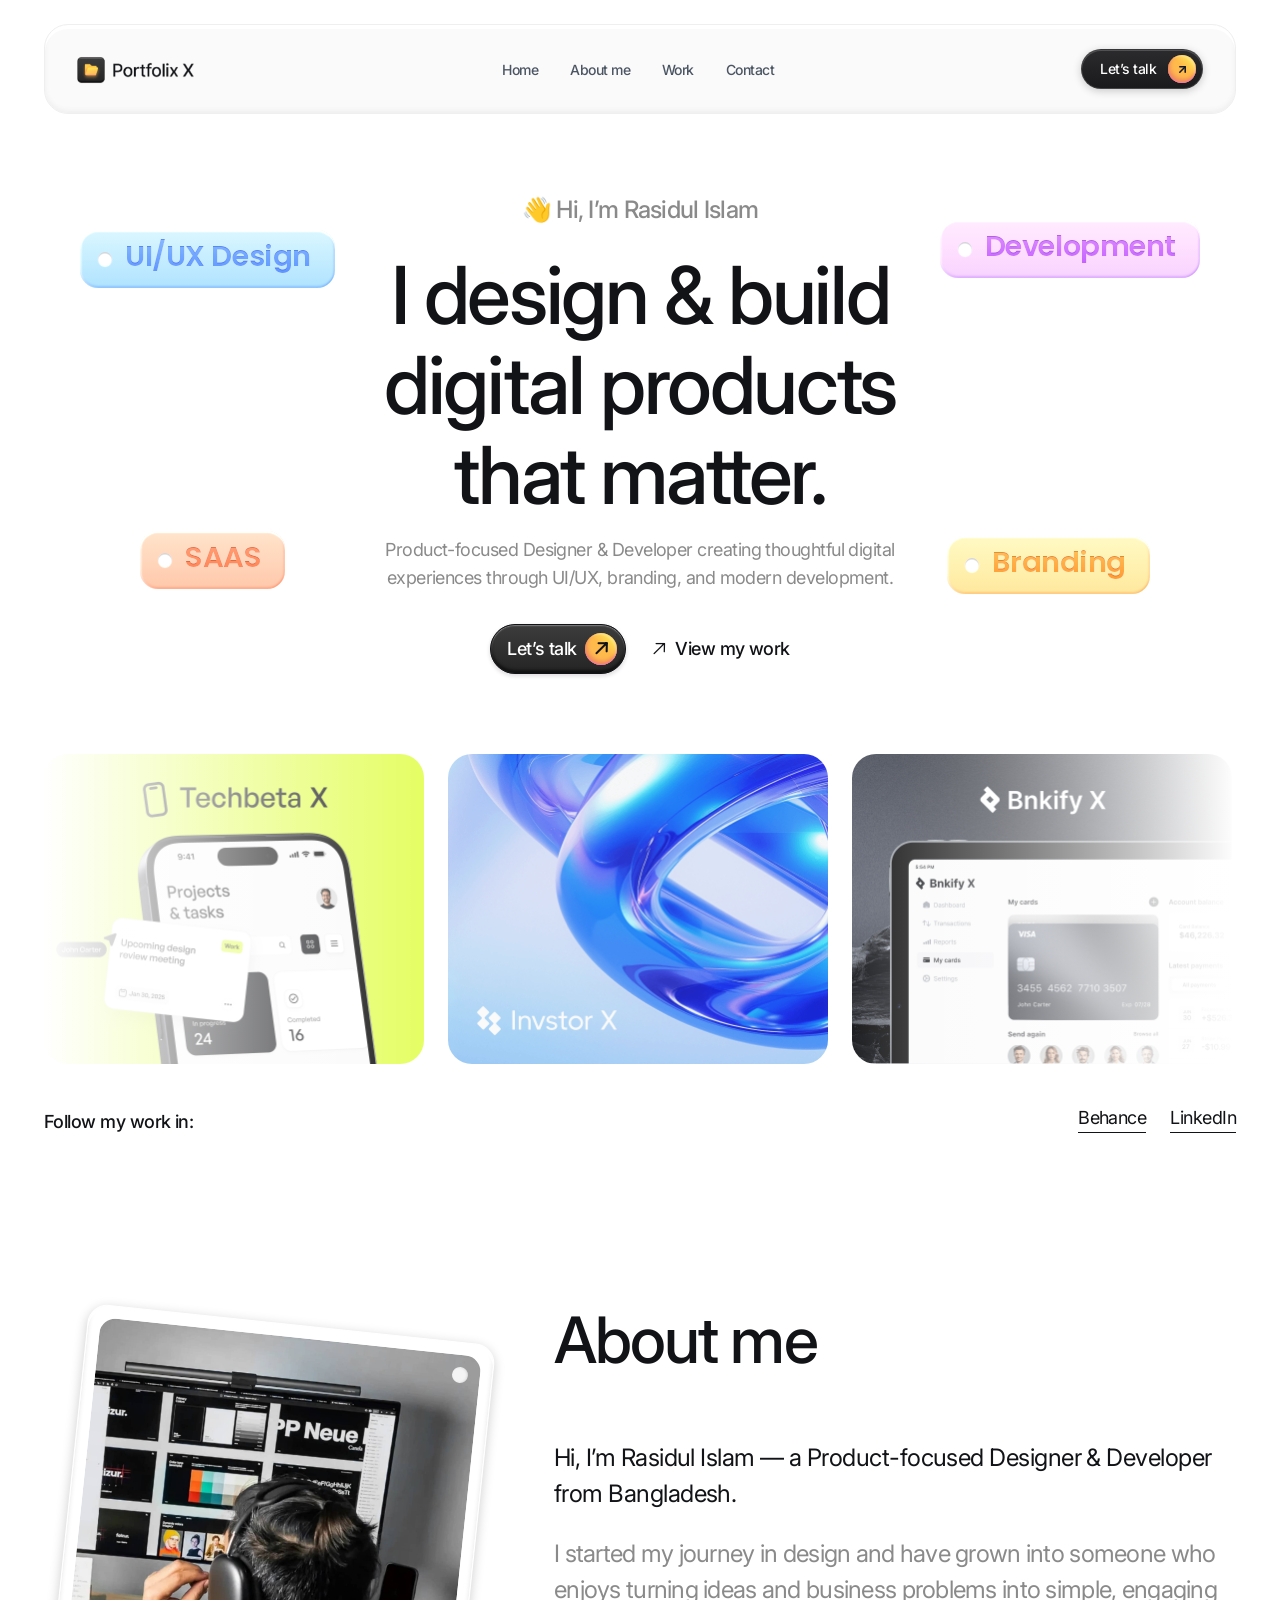
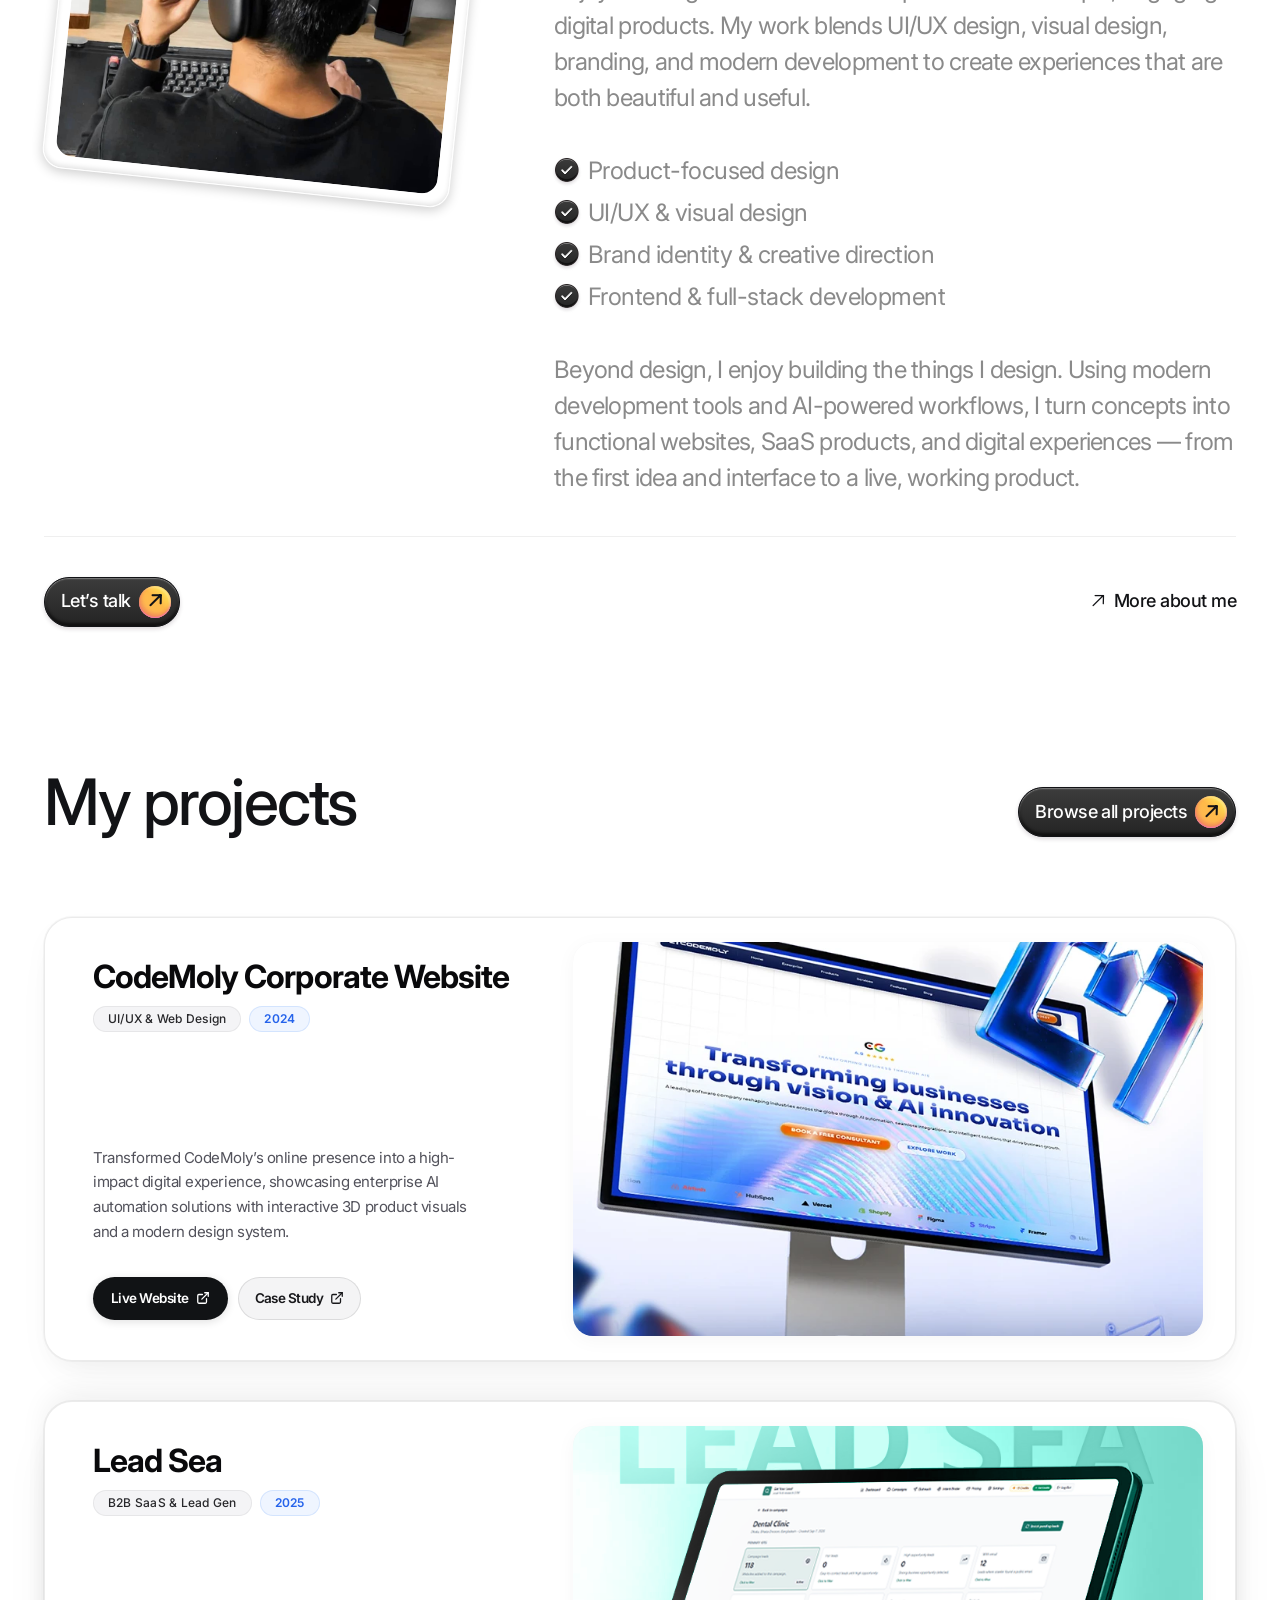
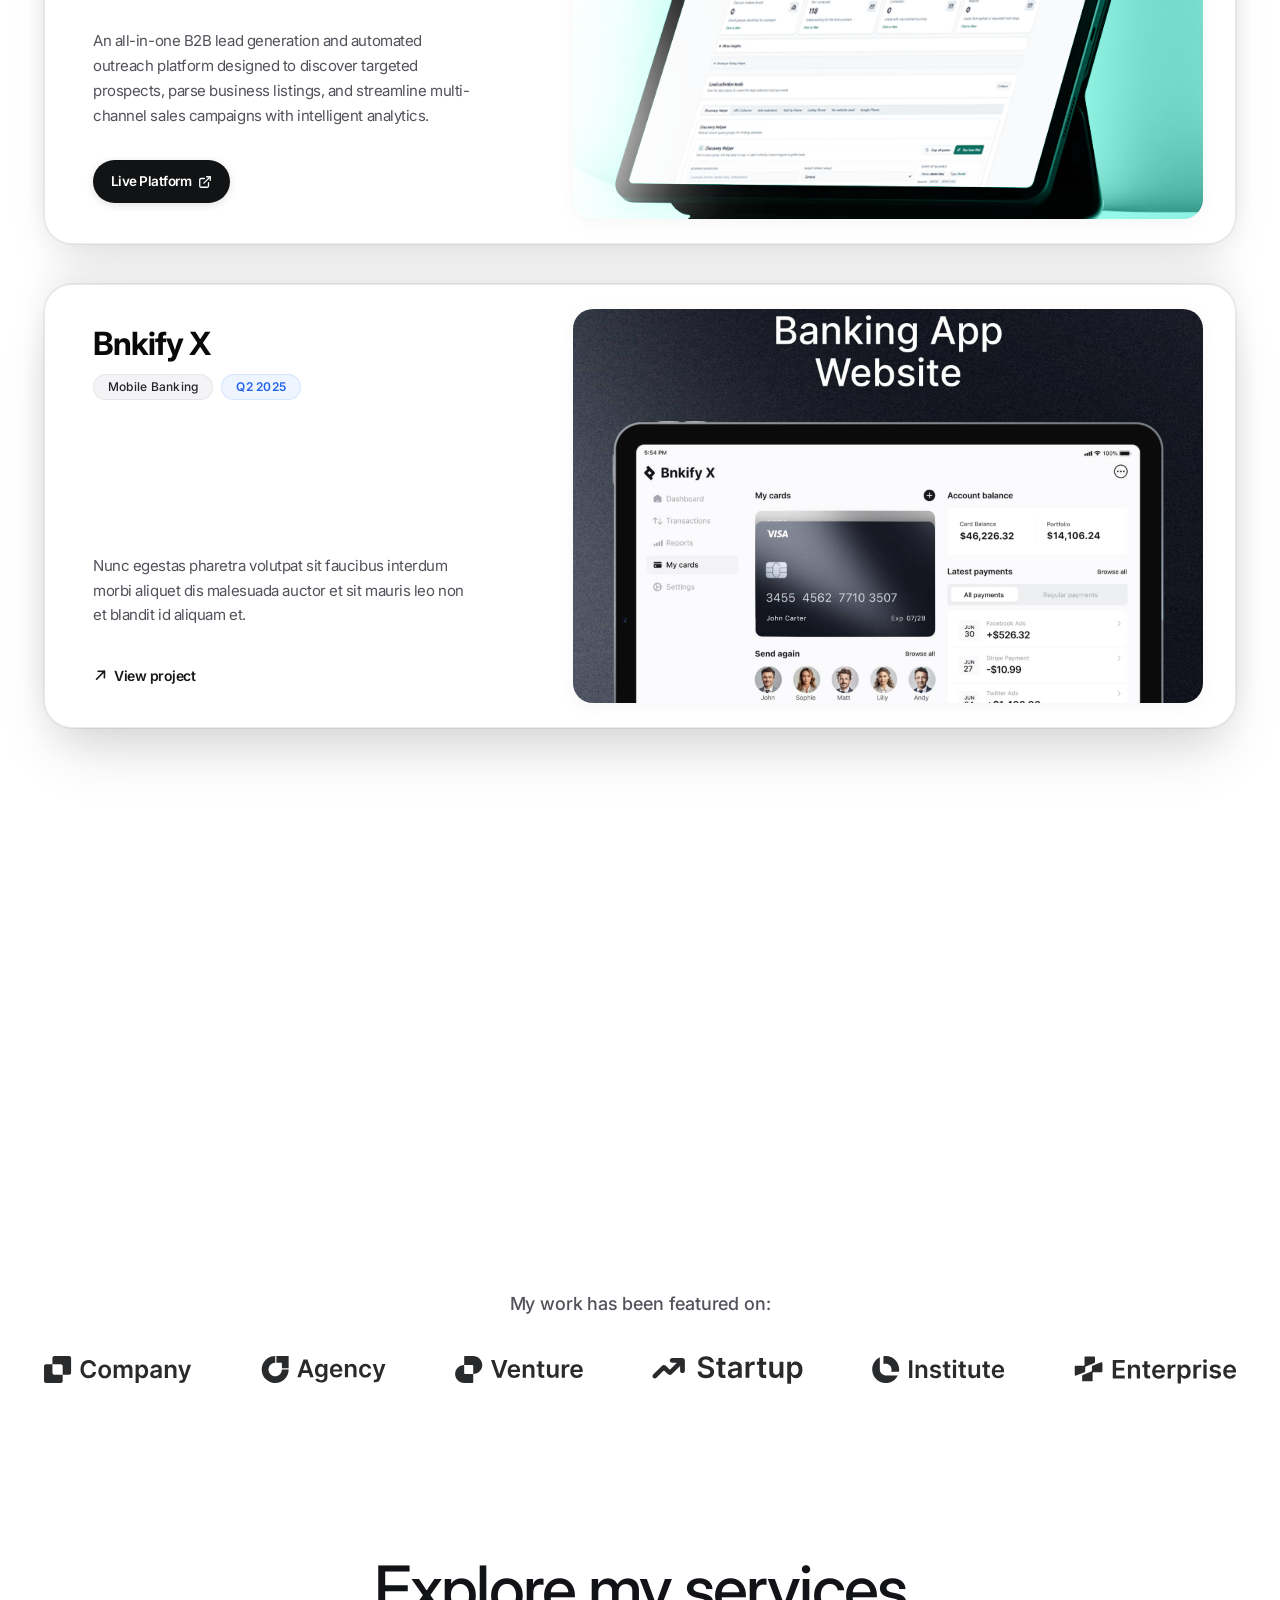
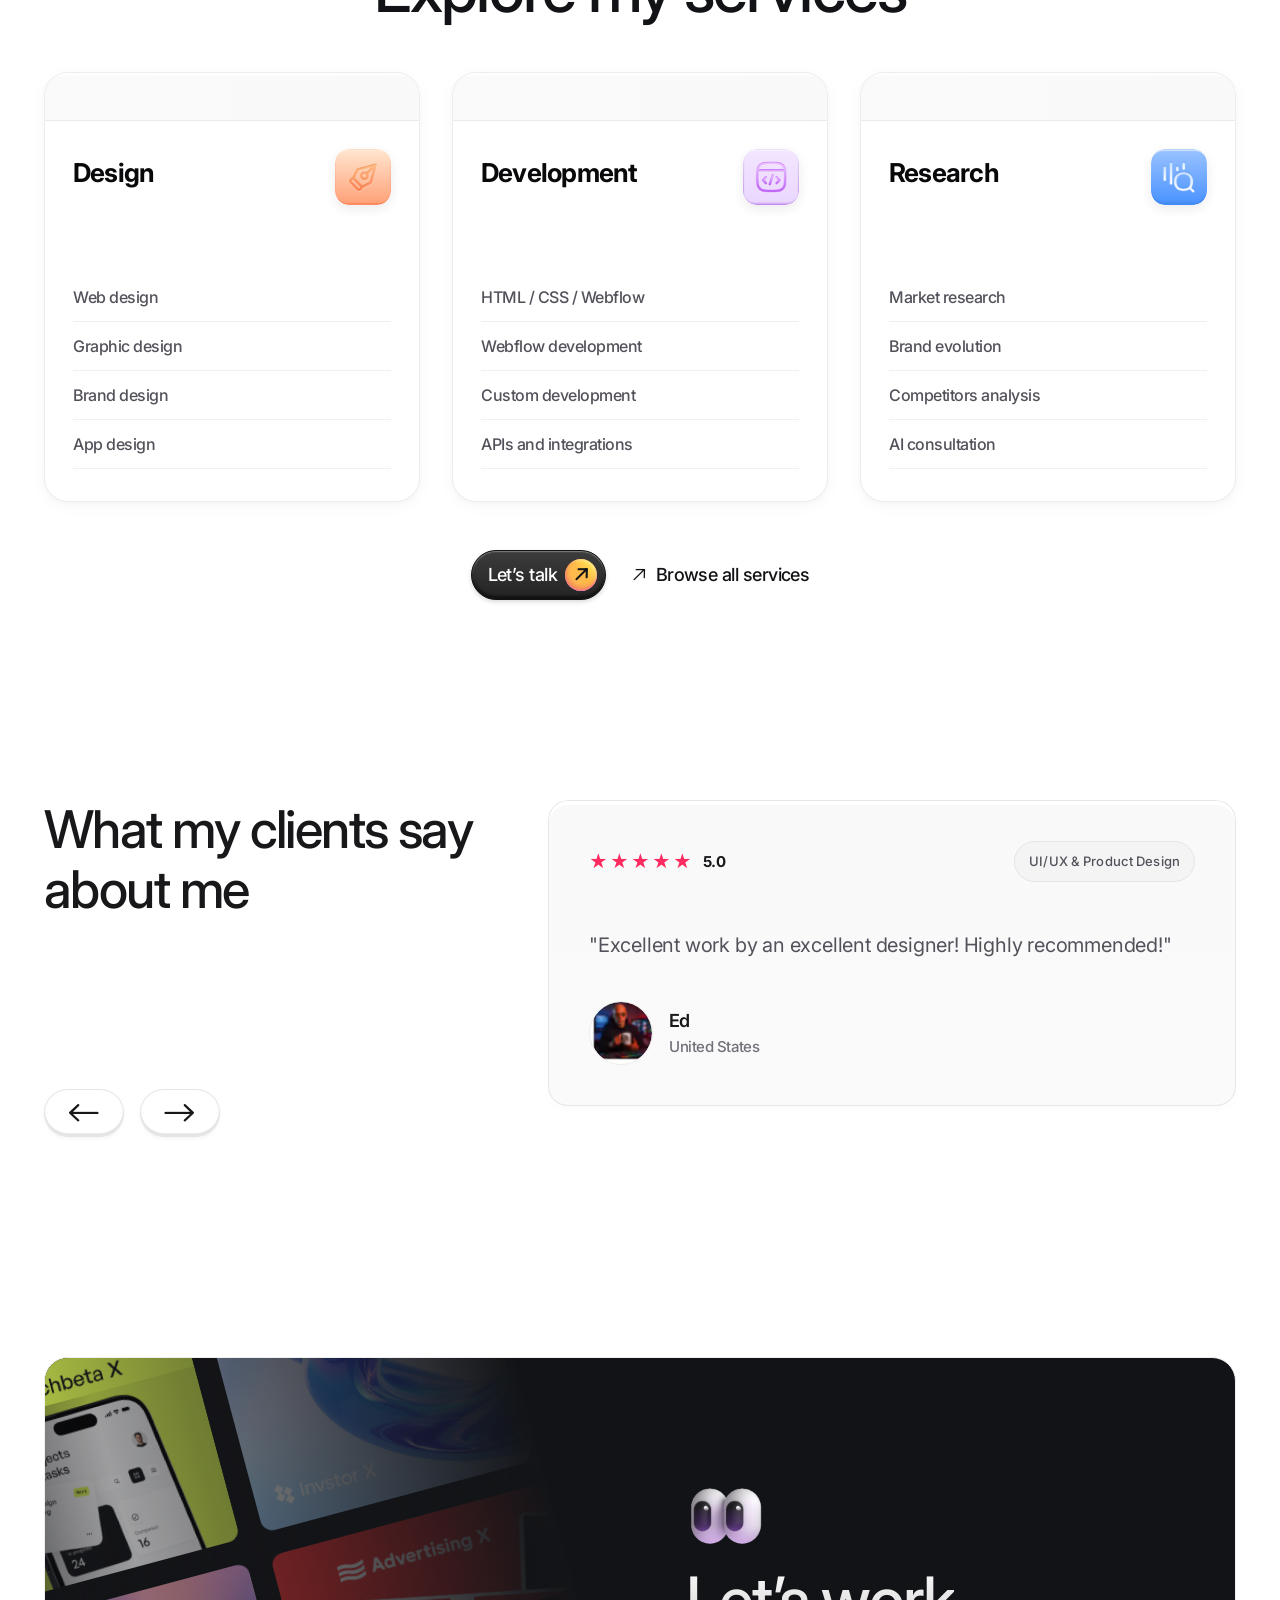
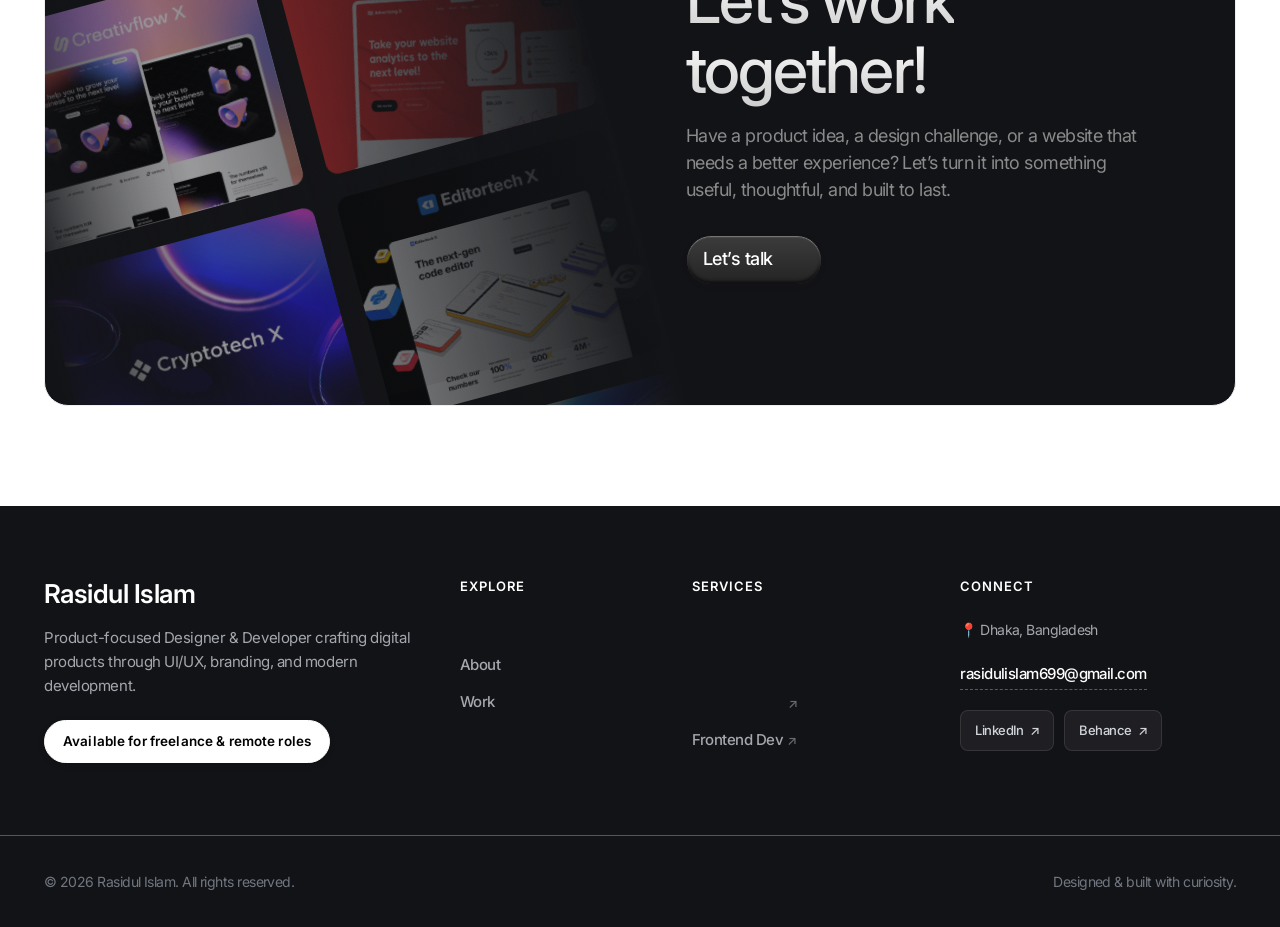
==== index.html @ 04a797d9 "Initial commit: Personal Portfolio - Rasidul Islam" ====
<!DOCTYPE html>
<html data-wf-domain="portfolixtemplate.webflow.io" data-wf-page="667c754c9d223413082639e3" data-wf-site="667c1fe7c451b2511da725f9" lang="en">

<head>
    <meta charset="utf-8" />
    <title>Portfolix X - Personal Portfolio Hero Section</title>
    <meta content="Let your creativity shine with Portfolix X, our perfect Personal Portfolio Webflow Template for personal branding and career growth." name="description" />
    <meta content="width=device-width, initial-scale=1" name="viewport" />
    
    <!-- Favicon -->
    <link href="assets/images/favicon.png" rel="shortcut icon" type="image/x-icon" />
    
    <!-- Google Fonts: Inter & Poppins -->
    <link rel="preconnect" href="https://fonts.googleapis.com" />
    <link rel="preconnect" href="https://fonts.gstatic.com" crossorigin />
    <link href="https://fonts.googleapis.com/css2?family=Inter:ital,opsz,wght@0,14..32,100..900;1,14..32,100..900&family=Poppins:wght@500;600&display=swap" rel="stylesheet" />

    <!-- Core & Custom Stylesheets -->
    <link href="assets/css/webflow.css" rel="stylesheet" type="text/css" />
    <link href="assets/css/design-system.css" rel="stylesheet" type="text/css" />
    <link href="assets/css/custom.css" rel="stylesheet" type="text/css" />

    <style>
        @media (min-width:992px) {
            html.w-mod-js:not(.w-mod-ix) [data-w-id="29074854-978f-c34d-8237-c5d2eea3e86b"],
            html.w-mod-js:not(.w-mod-ix) [data-w-id="39bc9b1b-9a89-58a8-e82b-32c3be05fd6d"],
            html.w-mod-js:not(.w-mod-ix) [data-w-id="5b90c8d5-7e19-72c4-c4d0-e778cbc68cc7"] {
                transform: translate3d(0, 0%, 0) scale3d(1, 1, 1);
            }
            html.w-mod-js:not(.w-mod-ix) [data-w-id="938a98c5-999f-b338-faf5-f097dc2e637a"],
            html.w-mod-js:not(.w-mod-ix) [data-w-id="77bf7648-a12b-e82e-3822-506a83a52ac7"],
            html.w-mod-js:not(.w-mod-ix) [data-w-id="9f350410-e99e-a7a5-a771-35c15f27e5c2"] {
                transform: translate3d(0, -100%, 0) scale3d(1, 1, 1);
            }
        }
    </style>
    <script type="text/javascript">
        !function(o, c) {
            var n = c.documentElement, t = " w-mod-";
            n.className += t + "js";
            ("ontouchstart" in o || o.DocumentTouch && c instanceof DocumentTouch) && (n.className += t + "touch");
        }(window, document);
    </script>
</head>

<body>
    <div class="page-wrapper">
        <!-- Floating Header & Navigation -->
        <header class="header-container sticky-alt">
            <div class="w-layout-blockcontainer container-default w-container">
                <div data-animation="default" class="header-wrapper v1 w-nav" data-collapse="all" role="banner">
                    <div class="header-wrapper header-floating">
                        <div class="header-container-wrapper">
                            <!-- Logo -->
                            <div class="nav-menu-left-side">
                                <div class="v1-logo-wrapper">
                                    <a href="#" class="logo-link w-inline-block" title="Portfolix X">
                                        <img src="assets/images/logo.png" loading="eager" alt="Portfolix X Logo" />
                                    </a>
                                </div>
                            </div>
                            
                            <!-- Middle Navigation Links (Desktop) -->
                            <nav class="nav-menu-center-links" role="navigation">
                                <a href="#" class="nav-center-link">Home</a>
                                <a href="about.html" class="nav-center-link">About me</a>
                                <a href="work.html" class="nav-center-link">Work</a>
                                <a href="contact.html" class="nav-center-link">Contact</a>
                            </nav>

                            <!-- Right Side: Let’s talk Button & Hamburger Menu Button -->
                            <div class="nav-menu-right-side">
                                <a href="contact.html" class="primary-button small header-shop-btn header-cta-btn w-inline-block" title="Let’s talk">
                                    <div>Let’s talk</div>
                                    <div class="button-icon-right small">
                                        <svg width="13" height="13" viewBox="0 0 24 24" fill="none" stroke="#111827" stroke-width="2.8" stroke-linecap="round" stroke-linejoin="round">
                                            <line x1="7" y1="17" x2="17" y2="7"></line>
                                            <polyline points="7 7 17 7 17 17"></polyline>
                                        </svg>
                                    </div>
                                </a>
                                <div class="hamburger-menu v2 w-nav-button" id="hamburgerBtn" aria-label="Open menu" role="button" tabindex="0">
                                    <div class="hamburger-menu-flex v2">
                                        <div class="hamburger-menu-line top"></div>
                                        <div class="hamburger-menu-line bottom"></div>
                                    </div>
                                </div>
                            </div>
                        </div>
                    </div>
                </div>
            </div>
        </header>

        <!-- Full-Page Menu Drawer Modal -->
        <div class="nav-menu-wrapper full-page-menu v1" id="menuDrawer">
            <div class="full-page-menu---bg v1" id="menuBackdrop"></div>
            <div class="list-nav-menu header-v1">
                <div class="w-layout-blockcontainer container-default width-100 w-container">
                    <div class="card-menu-wrapper">
                        <div class="card-menu">
                            <div class="card-menu---top-content">
                                <div class="availability-wrapper">
                                    <div class="availability-icon"></div>
                                    <div class="text-light">
                                        <div class="display-1 mid v2-alt" style="color: #fff; font-size: 16px; font-weight: 500;">Available for <span class="text-no-wrap">new projects</span></div>
                                    </div>
                                </div>
                                <div class="card-menu---close-button" id="menuCloseBtn" title="Close menu">
                                    <div>&#x2715;</div>
                                </div>
                            </div>
                            <div class="mg-top-default mg-top-24px---mbl">
                                <div class="card-menu---links-wrapper">
                                    <a href="contact.html" class="card-menu---link w-inline-block">
                                        <div class="left-icon"><div class="icon-font-rounded">&#xe810;</div></div>
                                        <div>Contact</div>
                                    </a>
                                    <a href="#services" class="card-menu---link w-inline-block">
                                        <div class="left-icon"><div class="icon-font-rounded">&#xe810;</div></div>
                                        <div>Services</div>
                                    </a>
                                </div>
                            </div>
                            <div class="mg-top-default mg-top-24px---mbl">
                                <div class="w-layout-grid card-menu---pages-grid">
                                    <a href="#" class="card-menu---link v2 w-inline-block w--current"><div>Home</div></a>
                                    <a href="about.html" class="card-menu---link v2 w-inline-block"><div>About me</div></a>
                                    <a href="work.html" class="card-menu---link v2 w-inline-block"><div>Work</div></a>
                                    <a href="#shop" class="card-menu---link v2 w-inline-block"><div>Shop</div></a>
                                    <a href="#blog" class="card-menu---link v2 w-inline-block"><div>Blog</div></a>
                                </div>
                            </div>
                            <div class="divider tertiary mg-default"></div>
                            <div>
                                <div class="display-3" style="color: rgba(255,255,255,0.7); font-size: 14px;">Follow me:</div>
                                <div class="mg-top-extra-small">
                                    <div class="social-media-grid small">
                                        <a href="https://www.behance.net/rasidulislamsajib1" target="_blank" rel="noopener noreferrer" class="text-link light">Behance</a>
                                        <a href="https://www.linkedin.com/in/rasidulislamsajib1/" target="_blank" rel="noopener noreferrer" class="text-link light">LinkedIn</a>
                                    </div>
                                </div>
                            </div>
                        </div>
                    </div>
                </div>
            </div>
        </div>

        <!-- HERO SECTION (CENTERED LAYOUT LIKE REFERENCE IMAGE) -->
        <section class="section hero-section---v2">
            <!-- SVG Filters for Badge Text Inner Shadow -->
            <svg width="0" height="0" style="position: absolute; pointer-events: none;" aria-hidden="true">
                <defs>
                    <!-- Yellow Inner Shadow (Branding) -->
                    <filter id="badge-text-inner-shadow-yellow" x="-20%" y="-20%" width="140%" height="140%">
                        <feOffset dx="0" dy="1.2" result="offset" />
                        <feGaussianBlur stdDeviation="0.4" result="blur" />
                        <feComposite operator="out" in="SourceGraphic" in2="blur" result="inverse" />
                        <feFlood flood-color="#a44e05" flood-opacity="0.55" result="color" />
                        <feComposite operator="in" in="color" in2="inverse" result="shadow" />
                        <feComposite operator="over" in="shadow" in2="SourceGraphic" />
                    </filter>

                    <!-- Blue Inner Shadow (UI/UX Design) -->
                    <filter id="badge-text-inner-shadow-blue" x="-20%" y="-20%" width="140%" height="140%">
                        <feOffset dx="0" dy="1.2" result="offset" />
                        <feGaussianBlur stdDeviation="0.4" result="blur" />
                        <feComposite operator="out" in="SourceGraphic" in2="blur" result="inverse" />
                        <feFlood flood-color="#1d4ebd" flood-opacity="0.55" result="color" />
                        <feComposite operator="in" in="color" in2="inverse" result="shadow" />
                        <feComposite operator="over" in="shadow" in2="SourceGraphic" />
                    </filter>

                    <!-- Orange Inner Shadow (SAAS) -->
                    <filter id="badge-text-inner-shadow-orange" x="-20%" y="-20%" width="140%" height="140%">
                        <feOffset dx="0" dy="1.2" result="offset" />
                        <feGaussianBlur stdDeviation="0.4" result="blur" />
                        <feComposite operator="out" in="SourceGraphic" in2="blur" result="inverse" />
                        <feFlood flood-color="#a83606" flood-opacity="0.55" result="color" />
                        <feComposite operator="in" in="color" in2="inverse" result="shadow" />
                        <feComposite operator="over" in="shadow" in2="SourceGraphic" />
                    </filter>

                    <!-- Purple Inner Shadow (Development) -->
                    <filter id="badge-text-inner-shadow-purple" x="-20%" y="-20%" width="140%" height="140%">
                        <feOffset dx="0" dy="1.2" result="offset" />
                        <feGaussianBlur stdDeviation="0.4" result="blur" />
                        <feComposite operator="out" in="SourceGraphic" in2="blur" result="inverse" />
                        <feFlood flood-color="#7a1fa6" flood-opacity="0.55" result="color" />
                        <feComposite operator="in" in="color" in2="inverse" result="shadow" />
                        <feComposite operator="over" in="shadow" in2="SourceGraphic" />
                    </filter>
                </defs>
            </svg>
            <div class="w-layout-blockcontainer container-default w-container">
                <div class="hero-v2-wrapper">
                    <!-- 4 Floating Claymorphic Badges (Equal Height & Text Size) -->
                    <!-- Top-Left: UI/UX Design -->
                    <div class="hero-v2-badge hero-v2-badge-top-left">
                        <div class="badge-pill badge-blue">
                            <div class="badge-hole"></div>
                            <div class="badge-text">UI/UX Design</div>
                        </div>
                    </div>

                    <!-- Top-Right: Development -->
                    <div class="hero-v2-badge hero-v2-badge-top-right">
                        <div class="badge-pill badge-purple">
                            <div class="badge-hole"></div>
                            <div class="badge-text">Development</div>
                        </div>
                    </div>

                    <!-- Bottom-Left: SAAS -->
                    <div class="hero-v2-badge hero-v2-badge-bottom-left">
                        <div class="badge-pill badge-orange">
                            <div class="badge-hole"></div>
                            <div class="badge-text">SAAS</div>
                        </div>
                    </div>

                    <!-- Bottom-Right: Branding -->
                    <div class="hero-v2-badge hero-v2-badge-bottom-right">
                        <div class="badge-pill badge-yellow">
                            <div class="badge-hole"></div>
                            <div class="badge-text">Branding</div>
                        </div>
                    </div>

                    <!-- Centered Text Content (Exact Text Retained, Face Removed) -->
                    <div class="hero-v2-content">
                        <div class="display-5 text-center">👋 Hi, I’m <span class="text-no-wrap">Rasidul Islam</span></div>
                        <div class="heading-wrapper center mg-top-small">
                            <h1 class="display-10 text-center">I design &amp; build<br />digital products<br />that matter.</h1>
                        </div>
                        <div class="mg-top-small">
                            <div class="inner-container _600px center">
                                <p class="text-center">Product-focused Designer &amp; Developer creating thoughtful digital experiences through UI/UX, branding, and modern development.</p>
                            </div>
                        </div>
                        <div class="mg-top-medium mg-top-32px---mbl">
                            <div class="buttons-row center">
                                <a href="contact.html" class="primary-button w-inline-block">
                                    <div>Let’s talk</div>
                                    <div class="button-icon-right">
                                        <div class="base-icon-font">&#xe810;</div>
                                    </div>
                                </a>
                                <a href="work.html" class="link mid w-inline-block">
                                    <div class="item-icon-left">
                                        <div class="icon-font-rounded">&#xe810;</div>
                                    </div>
                                    <div>View my work</div>
                                </a>
                            </div>
                        </div>
                    </div>
                </div>

                <!-- Bottom: Infinite Marquee Project Showcase -->
                <div class="hero-bottom-content-wrapper---v1">
                    <div class="marquee-wrapper">
                        <div class="marquee-track">
                            <div class="hero-marquee">
                                <div class="caruosel-image-wrapper"><img src="assets/images/projects/project-1.png" loading="eager" alt="Techbeta X Project" class="image cover-image grow" /></div>
                                <div class="caruosel-image-wrapper"><img src="assets/images/projects/project-2.png" loading="eager" alt="Invstor X Project" class="image cover-image grow" /></div>
                                <div class="caruosel-image-wrapper"><img src="assets/images/projects/project-3.png" loading="eager" alt="Bnkify X Project" class="image cover-image grow" /></div>
                                <div class="caruosel-image-wrapper"><img src="assets/images/projects/project-4.png" loading="eager" alt="Creativflow X Project" class="image cover-image grow" /></div>
                                <div class="caruosel-image-wrapper"><img src="assets/images/projects/project-5.png" loading="eager" alt="Advertising X Project" class="image cover-image grow" /></div>
                                <div class="caruosel-image-wrapper"><img src="assets/images/projects/project-6.png" loading="eager" alt="Cryptotech X Project" class="image cover-image grow" /></div>
                                <div class="caruosel-image-wrapper"><img src="assets/images/projects/project-7.png" loading="eager" alt="Editortech X Project" class="image cover-image grow" /></div>
                            </div>
                            <div class="hero-marquee" aria-hidden="true">
                                <div class="caruosel-image-wrapper"><img src="assets/images/projects/project-1.png" loading="eager" alt="Techbeta X Project" class="image cover-image grow" /></div>
                                <div class="caruosel-image-wrapper"><img src="assets/images/projects/project-2.png" loading="eager" alt="Invstor X Project" class="image cover-image grow" /></div>
                                <div class="caruosel-image-wrapper"><img src="assets/images/projects/project-3.png" loading="eager" alt="Bnkify X Project" class="image cover-image grow" /></div>
                                <div class="caruosel-image-wrapper"><img src="assets/images/projects/project-4.png" loading="eager" alt="Creativflow X Project" class="image cover-image grow" /></div>
                                <div class="caruosel-image-wrapper"><img src="assets/images/projects/project-5.png" loading="eager" alt="Advertising X Project" class="image cover-image grow" /></div>
                                <div class="caruosel-image-wrapper"><img src="assets/images/projects/project-6.png" loading="eager" alt="Cryptotech X Project" class="image cover-image grow" /></div>
                                <div class="caruosel-image-wrapper"><img src="assets/images/projects/project-7.png" loading="eager" alt="Editortech X Project" class="image cover-image grow" /></div>
                            </div>
                        </div>
                        <div class="hero-marquee-gradient---left"></div>
                        <div class="hero-marquee-gradient---right"></div>
                    </div>
                </div>

                <!-- Follow Me / Social Bar -->
                <div class="mg-top-large">
                    <div class="title-left---content-right">
                        <div class="display-3 mid color-neutral-700">Follow my <span class="text-no-wrap">work in:</span></div>
                        <div class="social-media-grid">
                            <a href="https://www.behance.net/rasidulislamsajib1" target="_blank" rel="noopener noreferrer" class="text-link alt-v2">Behance</a>
                            <a href="https://www.linkedin.com/in/rasidulislamsajib1/" target="_blank" rel="noopener noreferrer" class="text-link alt-v2">LinkedIn</a>
                        </div>
                    </div>
                </div>
            </div>
        </section>

        <!-- ABOUT ME SECTION -->
        <section class="section" id="about">
            <div class="w-layout-blockcontainer container-default w-container">
                <div class="w-layout-grid grid-2-columns about-grid---v1">
                    <div id="w-node-e8b55e81-cca9-fcc6-7a1e-eed80c0ccff0-082639e3" class="image-wrapper about-image---v1">
                        <div class="card-frame rotate-6deg">
                            <img src="assets/images/about-me.jpg" loading="eager" alt="About Me Image" class="card-frame-image alt---mbl" />
                            <div class="card-frame-dot"></div>
                        </div>
                    </div>
                    <div id="w-node-_00c0a0dd-0359-5990-14f5-66651571d59c-082639e3" class="inner-container _682px">
                        <div class="inner-container _600px---mbl">
                            <h2 class="display-9 mid">About me</h2>
                            <div class="mg-top-extra-large mg-top-8px---mbl">
                                <div class="about-text-wrapper">
                                    <div class="paragraph-large text-titles">Hi, I’m Rasidul Islam — a Product-focused Designer &amp; Developer from <span class="text-no-wrap">Bangladesh.</span></div>
                                </div>
                            </div>
                            <div class="mg-top-default">
                                <p class="paragraph-large">I started my journey in design and have grown into someone who enjoys turning ideas and business problems into simple, engaging digital products. My work blends UI/UX design, visual design, branding, and modern development to create experiences that are both beautiful and useful.</p>
                            </div>
                            <div class="mg-top-large">
                                <div class="w-layout-grid grid-1-column gap-row-12px">
                                    <div class="feature-wrapper">
                                        <img src="assets/images/check-icon.png" loading="eager" width="32" alt="Check Icon" class="feature-icon" />
                                        <div>Product-focused design</div>
                                    </div>
                                    <div class="feature-wrapper">
                                        <img src="assets/images/check-icon.png" loading="eager" width="32" alt="Check Icon" class="feature-icon" />
                                        <div>UI/UX &amp; visual design</div>
                                    </div>
                                    <div class="feature-wrapper">
                                        <img src="assets/images/check-icon.png" loading="eager" width="32" alt="Check Icon" class="feature-icon" />
                                        <div>Brand identity &amp; creative direction</div>
                                    </div>
                                    <div class="feature-wrapper">
                                        <img src="assets/images/check-icon.png" loading="eager" width="32" alt="Check Icon" class="feature-icon" />
                                        <div>Frontend &amp; full-stack development</div>
                                    </div>
                                </div>
                            </div>
                            <div class="mg-top-large">
                                <p class="paragraph-large">Beyond design, I enjoy building the things I design. Using modern development tools and AI-powered workflows, I turn concepts into functional websites, SaaS products, and digital experiences — from the first idea and interface to a live, working product.</p>
                            </div>
                        </div>
                    </div>
                </div>
                <div class="divider mg-large"></div>
                <div class="buttons-row between center-mbp">
                    <a href="#contact" class="primary-button w-inline-block">
                        <div>Let’s talk</div>
                        <div class="button-icon-right">
                            <div class="base-icon-font">&#xe810;</div>
                        </div>
                    </a>
                    <a href="#about" class="link mid w-inline-block">
                        <div class="item-icon-left">
                            <div class="icon-font-rounded">&#xe810;</div>
                        </div>
                        <div>More about me</div>
                    </a>
                </div>
            </div>
        </section>

        <!-- MY PROJECTS SECTION -->
        <section class="section" id="projects">
            <div class="w-layout-blockcontainer container-default w-container">
                <div class="title-left---content-right">
                    <h2 class="display-9 mid">My projects</h2>
                    <a href="work.html" class="primary-button w-inline-block">
                        <div>Browse all projects</div>
                        <div class="button-icon-right">
                            <div class="base-icon-font">&#xe810;</div>
                        </div>
                    </a>
                </div>
                <div class="mg-top-section">
                    <div class="w-dyn-list">
                        <div role="list" class="cards-container w-dyn-items">
                            <!-- Project 1: CodeMoly Corporate Website -->
                            <div role="listitem" class="card-wrapper _01 w-dyn-item">
                                <div class="card project-card-v1 w-inline-block" onclick="if(!event.target.closest('a')) window.open('https://www.behance.net/gallery/255473267/Corporate-Website-into-a-Digital-Experience', '_blank')">
                                    <div class="card-project-v1---content-wrapper">
                                        <div class="card-project-v1---left-contet">
                                            <div>
                                                <h3 class="display-7 mid">CodeMoly Corporate Website</h3>
                                                <div class="mg-top-extra-small">
                                                    <div class="project-card-badge-row">
                                                        <span class="project-card-badge tag">UI/UX &amp; Web Design</span>
                                                        <span class="project-card-badge date">2024</span>
                                                    </div>
                                                </div>
                                            </div>
                                            <div class="inner-container _380px">
                                                <p>Transformed CodeMoly’s online presence into a high-impact digital experience, showcasing enterprise AI automation solutions with interactive 3D product visuals and a modern design system.</p>
                                                <div class="project-action-buttons mg-top-medium mg-top-32px---mbl">
                                                    <a href="https://code-moly-website-3-0.vercel.app/" target="_blank" rel="noopener noreferrer" class="project-btn-primary">
                                                        <span>Live Website</span>
                                                        <svg class="project-btn-icon" viewBox="0 0 24 24" fill="none" stroke="currentColor" stroke-width="2.2" stroke-linecap="round" stroke-linejoin="round"><path d="M18 13v6a2 2 0 0 1-2 2H5a2 2 0 0 1-2-2V8a2 2 0 0 1 2-2h6"></path><polyline points="15 3 21 3 21 9"></polyline><line x1="10" y1="14" x2="21" y2="3"></line></svg>
                                                    </a>
                                                    <a href="https://www.behance.net/gallery/255473267/Corporate-Website-into-a-Digital-Experience" target="_blank" rel="noopener noreferrer" class="project-btn-secondary">
                                                        <span>Case Study</span>
                                                        <svg class="project-btn-icon" viewBox="0 0 24 24" fill="none" stroke="currentColor" stroke-width="2.2" stroke-linecap="round" stroke-linejoin="round"><path d="M18 13v6a2 2 0 0 1-2 2H5a2 2 0 0 1-2-2V8a2 2 0 0 1 2-2h6"></path><polyline points="15 3 21 3 21 9"></polyline><line x1="10" y1="14" x2="21" y2="3"></line></svg>
                                                    </a>
                                                </div>
                                            </div>
                                        </div>
                                        <div class="image-wrapper border-radius-image-default project-card-v1-image-wrapper">
                                            <img src="assets/images/projects/codemoly-website.webp" loading="eager" alt="CodeMoly Corporate Website" class="image cover-image project-card-v1-image" />
                                        </div>
                                    </div>
                                    <div class="card-project-v1---bg"></div>
                                    <div class="card-project-v1---arrow-wrapper">
                                        <a href="https://www.behance.net/gallery/255473267/Corporate-Website-into-a-Digital-Experience" target="_blank" rel="noopener noreferrer" class="card-arrow" title="View Case Study">
                                            <div class="icon-font-rounded">&#xe810;</div>
                                        </a>
                                    </div>
                                </div>
                            </div>

                            <!-- Project 2: Lead Sea -->
                            <div role="listitem" class="card-wrapper _02 w-dyn-item">
                                <div class="card project-card-v1 w-inline-block" onclick="if(!event.target.closest('a')) window.open('https://lead-sea.vercel.app/campaigns/cmtqubkpu0000l704w95kusn6', '_blank')">
                                    <div class="card-project-v1---content-wrapper">
                                        <div class="card-project-v1---left-contet">
                                            <div>
                                                <h3 class="display-7 mid">Lead Sea</h3>
                                                <div class="mg-top-extra-small">
                                                    <div class="project-card-badge-row">
                                                        <span class="project-card-badge tag">B2B SaaS &amp; Lead Gen</span>
                                                        <span class="project-card-badge date">2025</span>
                                                    </div>
                                                </div>
                                            </div>
                                            <div class="inner-container _380px">
                                                <p>An all-in-one B2B lead generation and automated outreach platform designed to discover targeted prospects, parse business listings, and streamline multi-channel sales campaigns with intelligent analytics.</p>
                                                <div class="project-action-buttons mg-top-medium mg-top-32px---mbl">
                                                    <a href="https://lead-sea.vercel.app/campaigns/cmtqubkpu0000l704w95kusn6" target="_blank" rel="noopener noreferrer" class="project-btn-primary">
                                                        <span>Live Platform</span>
                                                        <svg class="project-btn-icon" viewBox="0 0 24 24" fill="none" stroke="currentColor" stroke-width="2.2" stroke-linecap="round" stroke-linejoin="round"><path d="M18 13v6a2 2 0 0 1-2 2H5a2 2 0 0 1-2-2V8a2 2 0 0 1 2-2h6"></path><polyline points="15 3 21 3 21 9"></polyline><line x1="10" y1="14" x2="21" y2="3"></line></svg>
                                                    </a>
                                                </div>
                                            </div>
                                        </div>
                                        <div class="image-wrapper border-radius-image-default project-card-v1-image-wrapper">
                                            <img src="assets/images/projects/lead-sea.png" loading="eager" alt="Lead Sea - B2B Lead Generation Platform" class="image cover-image project-card-v1-image" />
                                        </div>
                                    </div>
                                    <div class="card-project-v1---bg"></div>
                                    <div class="card-project-v1---arrow-wrapper">
                                        <a href="https://lead-sea.vercel.app/campaigns/cmtqubkpu0000l704w95kusn6" target="_blank" rel="noopener noreferrer" class="card-arrow" title="View Live Platform">
                                            <div class="icon-font-rounded">&#xe810;</div>
                                        </a>
                                    </div>
                                </div>
                            </div>

                            <!-- Project 3: Bnkify X -->
                            <div role="listitem" class="card-wrapper _03 w-dyn-item">
                                <a href="#project-bnkify-x" class="card project-card-v1 w-inline-block">
                                    <div class="card-project-v1---content-wrapper">
                                        <div class="card-project-v1---left-contet">
                                            <div>
                                                <h3 class="display-7 mid">Bnkify X</h3>
                                                <div class="mg-top-extra-small">
                                                    <div class="project-card-badge-row">
                                                        <span class="project-card-badge tag">Mobile Banking</span>
                                                        <span class="project-card-badge date">Q2 2025</span>
                                                    </div>
                                                </div>
                                            </div>
                                            <div class="inner-container _380px">
                                                <p>Nunc egestas pharetra volutpat sit faucibus interdum morbi aliquet dis malesuada auctor et sit mauris leo non et blandit id aliquam et.</p>
                                                <div class="mg-top-medium mg-top-32px---mbl">
                                                    <div class="link hover-none mid">
                                                        <div class="item-icon-left">
                                                            <div class="icon-font-rounded">&#xe810;</div>
                                                        </div>
                                                        <div>View project</div>
                                                    </div>
                                                </div>
                                            </div>
                                        </div>
                                        <div class="image-wrapper border-radius-image-default project-card-v1-image-wrapper">
                                            <img src="assets/images/projects/bnkify-x.jpg" loading="eager" alt="Bnkify X" class="image cover-image project-card-v1-image" />
                                        </div>
                                    </div>
                                    <div class="card-project-v1---bg"></div>
                                    <div class="card-project-v1---arrow-wrapper">
                                        <div class="card-arrow">
                                            <div class="icon-font-rounded">&#xe810;</div>
                                        </div>
                                    </div>
                                </a>
                            </div>
                        </div>
                    </div>
                </div>
            </div>
        </section>

        <!-- Section 4: Featured On -->
        <section class="section featured-section">
            <div class="w-layout-blockcontainer container-default w-container">
                <div class="text-center">
                    <div class="display-3">My work has been <span class="text-no-wrap">featured on:</span></div>
                </div>
                <div class="mg-top-large">
                    <div class="logo-strip-wrapper---grid">
                        <div class="logo-stripe-wrapper">
                            <img src="assets/images/logos/company.svg" loading="eager" alt="Company Logo - Portfolix X Webflow Template" />
                        </div>
                        <div class="logo-stripe-wrapper">
                            <img src="assets/images/logos/agency.svg" loading="eager" alt="Agency Logo - Portfolix X Webflow Template" />
                        </div>
                        <div class="logo-stripe-wrapper">
                            <img src="assets/images/logos/venture.svg" loading="eager" alt="Venture Logo - Portfolix X Webflow Template" />
                        </div>
                        <div class="logo-stripe-wrapper">
                            <img src="assets/images/logos/startup.svg" loading="eager" alt="Startup Logo - Portfolix X Webflow Template" />
                        </div>
                        <div class="logo-stripe-wrapper">
                            <img src="assets/images/logos/institute.svg" loading="eager" alt="Institute Logo - Portfolix X Webflow Template" />
                        </div>
                        <div class="logo-stripe-wrapper">
                            <img src="assets/images/logos/enterprise.svg" loading="eager" alt="Enterprise Logo - Portfolix X Webflow Template" />
                        </div>
                    </div>
                </div>
            </div>
        </section>

        <!-- Section 5: Explore My Services -->
        <section id="services" class="section services-section">
            <div class="w-layout-blockcontainer container-default w-container">
                <div class="text-center">
                    <h2 class="display-9 mid">Explore <span class="text-no-wrap">my services</span></h2>
                </div>
                <div class="mg-top-48px">
                    <div class="w-layout-grid grid-3-columns services-grid">
                        <!-- Service 1: Design -->
                        <a href="#service-design" class="card service-card-v1 w-inline-block">
                            <div class="position-relative">
                                <div class="service-card-v1---top-banner-light"></div>
                                <div class="service-card-v1---top-banner-dark"></div>
                            </div>
                            <div class="service-card---content _3-posts---item">
                                <div class="service-card-v1---top-content _3-posts---item">
                                    <div class="mg-top-extra-small">
                                        <h3 class="display-6 mid title">Design</h3>
                                    </div>
                                    <div class="service-card-icon">
                                        <img src="assets/images/services/design-icon.png" loading="eager" alt="Design Icon - Portfolix X Webflow Template" />
                                    </div>
                                </div>
                                <div class="w-layout-grid service-feature-grid _3-posts---item">
                                    <div class="display-3">Web design</div>
                                    <div class="divider"></div>
                                    <div class="display-3">Graphic design</div>
                                    <div class="divider"></div>
                                    <div class="display-3">Brand design</div>
                                    <div class="divider"></div>
                                    <div class="display-3">App design</div>
                                    <div class="divider"></div>
                                </div>
                            </div>
                        </a>

                        <!-- Service 2: Development -->
                        <a href="#service-development" class="card service-card-v1 w-inline-block">
                            <div class="position-relative">
                                <div class="service-card-v1---top-banner-light"></div>
                                <div class="service-card-v1---top-banner-dark"></div>
                            </div>
                            <div class="service-card---content _3-posts---item">
                                <div class="service-card-v1---top-content _3-posts---item">
                                    <div class="wrap-anywhere-word">
                                        <div class="mg-top-extra-small">
                                            <h3 class="display-6 mid title">Development</h3>
                                        </div>
                                    </div>
                                    <div class="service-card-icon">
                                        <img src="assets/images/services/development-icon.png" loading="eager" alt="Development Icon - Portfolix X Webflow Template" />
                                    </div>
                                </div>
                                <div class="w-layout-grid service-feature-grid _3-posts---item">
                                    <div class="display-3">HTML / CSS / Webflow</div>
                                    <div class="divider"></div>
                                    <div class="display-3">Webflow development</div>
                                    <div class="divider"></div>
                                    <div class="display-3">Custom development</div>
                                    <div class="divider"></div>
                                    <div class="display-3">APIs and integrations</div>
                                    <div class="divider"></div>
                                </div>
                            </div>
                        </a>

                        <!-- Service 3: Research -->
                        <a href="#service-research" class="card service-card-v1 w-inline-block">
                            <div class="position-relative">
                                <div class="service-card-v1---top-banner-light"></div>
                                <div class="service-card-v1---top-banner-dark"></div>
                            </div>
                            <div class="service-card---content _3-posts---item">
                                <div class="service-card-v1---top-content _3-posts---item">
                                    <div class="mg-top-extra-small">
                                        <h3 class="display-6 mid title">Research</h3>
                                    </div>
                                    <div class="service-card-icon">
                                        <img src="assets/images/services/research-icon.png" loading="eager" alt="Research Icon - Portfolix X Webflow Template" />
                                    </div>
                                </div>
                                <div class="w-layout-grid service-feature-grid _3-posts---item">
                                    <div class="display-3">Market research</div>
                                    <div class="divider"></div>
                                    <div class="display-3">Brand evolution</div>
                                    <div class="divider"></div>
                                    <div class="display-3">Competitors analysis</div>
                                    <div class="divider"></div>
                                    <div class="display-3">AI consultation</div>
                                    <div class="divider"></div>
                                </div>
                            </div>
                        </a>
                    </div>
                </div>
                <div class="mg-top-48px">
                    <div class="buttons-row center-mbp">
                        <a href="#contact" class="primary-button w-inline-block">
                            <div>Let’s talk</div>
                            <div class="button-icon-right">
                                <div class="base-icon-font">&#xe810;</div>
                            </div>
                        </a>
                        <a href="#services" class="link mid w-inline-block">
                            <div class="item-icon-left">
                                <div class="icon-font-rounded">&#xe810;</div>
                            </div>
                            <div>Browse all services</div>
                        </a>
                    </div>
                </div>
            </div>
        </section>

        <!-- Section: Testimonials -->
        <section id="testimonials" class="section overflow-hidden testimonial-section">
            <div class="w-layout-blockcontainer container-default w-container">
                <div class="testimonial-grid-v1-wrapper">
                    <div class="testimonial-left-content---v1">
                        <h2 class="display-9 mid">What my clients say <span class="text-no-wrap">about me</span></h2>
                    </div>
                    <div class="slider-wrapper---testimonial-v1">
                        <div data-delay="4000" data-animation="cross" class="slider-wrapper testimonial-slider-v1 w-slider" data-autoplay="false" data-easing="ease" data-hide-arrows="false" data-disable-swipe="false" data-autoplay-limit="0" data-nav-spacing="3" data-duration="500" data-infinite="true">
                            <div class="slider-mask testimonial-slider---v1 w-slider-mask">
                                <div class="w-slide active-slide" aria-label="1 of 4" role="group">
                                    <div class="card gradient-card testimonial-v1-card">
                                        <div class="testimonial-card-header">
                                            <div class="testimonial-rating-wrap">
                                                <span class="testimonial-stars">★★★★★</span>
                                                <span class="testimonial-rating-num">5.0</span>
                                            </div>
                                            <div class="testimonial-tag-badge">UI/UX &amp; Product Design</div>
                                        </div>
                                        <div class="inner-container _600px---mbl">
                                            <p class="paragraph-large">&quot;Excellent work by an excellent designer! Highly recommended!&quot;</p>
                                        </div>
                                        <div class="testimonial-author-wrapper">
                                            <div class="testimonial-avatar">
                                                <img src="assets/images/testimonials/client-ed.png" loading="eager" alt="Ed" class="image cover-image" />
                                            </div>
                                            <div>
                                                <div class="display-3 mid text-titles">Ed</div>
                                                <div class="display-3 author-role">United States</div>
                                            </div>
                                        </div>
                                    </div>
                                </div>
                                <div class="w-slide" aria-label="2 of 4" role="group">
                                    <div class="card gradient-card testimonial-v1-card">
                                        <div class="testimonial-card-header">
                                            <div class="testimonial-rating-wrap">
                                                <span class="testimonial-stars">★★★★★</span>
                                                <span class="testimonial-rating-num">5.0</span>
                                            </div>
                                            <div class="testimonial-tag-badge">Website &amp; Visual Design</div>
                                        </div>
                                        <div class="inner-container _600px---mbl">
                                            <p class="paragraph-large">&quot;He was very friendly, listened to my requirement quick and I love his design.&quot;</p>
                                        </div>
                                        <div class="testimonial-author-wrapper">
                                            <div class="testimonial-avatar">
                                                <img src="assets/images/testimonials/client-cans84.png" loading="eager" alt="cans84" class="image cover-image" />
                                            </div>
                                            <div>
                                                <div class="display-3 mid text-titles">cans84</div>
                                                <div class="display-3 author-role">United Kingdom</div>
                                            </div>
                                        </div>
                                    </div>
                                </div>
                                <div class="w-slide" aria-label="3 of 4" role="group">
                                    <div class="card gradient-card testimonial-v1-card">
                                        <div class="testimonial-card-header">
                                            <div class="testimonial-rating-wrap">
                                                <span class="testimonial-stars">★★★★★</span>
                                                <span class="testimonial-rating-num">5.0</span>
                                            </div>
                                            <div class="testimonial-tag-badge">Logo &amp; Graphic Design</div>
                                        </div>
                                        <div class="inner-container _600px---mbl">
                                            <p class="paragraph-large">&quot;Very creative and responsive to my requests. Easy to work with.&quot;</p>
                                        </div>
                                        <div class="testimonial-author-wrapper">
                                            <div class="testimonial-avatar">
                                                <img src="assets/images/testimonials/client-paul.png" loading="eager" alt="Paul" class="image cover-image" />
                                            </div>
                                            <div>
                                                <div class="display-3 mid text-titles">Paul</div>
                                                <div class="display-3 author-role">United States</div>
                                            </div>
                                        </div>
                                    </div>
                                </div>
                                <div class="w-slide" aria-label="4 of 4" role="group">
                                    <div class="card gradient-card testimonial-v1-card">
                                        <div class="testimonial-card-header">
                                            <div class="testimonial-rating-wrap">
                                                <span class="testimonial-stars">★★★★★</span>
                                                <span class="testimonial-rating-num">4.8</span>
                                            </div>
                                            <div class="testimonial-tag-badge">Website &amp; 3D Design</div>
                                        </div>
                                        <div class="inner-container _600px---mbl">
                                            <p class="paragraph-large">&quot;Great working with you, Hope we work again on some other projects&quot;</p>
                                        </div>
                                        <div class="testimonial-author-wrapper">
                                            <div class="testimonial-avatar">
                                                <img src="assets/images/testimonials/client-naresh.png" loading="eager" alt="Naresh Garibudi" class="image cover-image" />
                                            </div>
                                            <div>
                                                <div class="display-3 mid text-titles">nareshgaribudi92</div>
                                                <div class="display-3 author-role">India</div>
                                            </div>
                                        </div>
                                    </div>
                                </div>
                            </div>
                            <div class="secondary-button slider-button testimonial-v1---left w-slider-arrow-left" role="button" tabindex="0" aria-label="previous slide">
                                <div class="slider-arrow-icon">&#xe801;</div>
                            </div>
                            <div class="secondary-button slider-button testimonial-v1---right w-slider-arrow-right" role="button" tabindex="0" aria-label="next slide">
                                <div class="slider-arrow-icon is-right">&#xe801;</div>
                            </div>
                            <div class="hidden w-slider-nav w-round w-num"></div>
                        </div>
                    </div>
                </div>
            </div>
        </section>

        <!-- Section 7: CTA ("Let's work together!") -->
        <section id="contact-cta" class="section cta-section">
            <div class="w-layout-blockcontainer container-default w-container">
                <div class="card cta-card-v1">
                    <div class="w-layout-grid grid-2-columns cta-v1-grid">
                        <div id="w-node-_778dee6d-d280-5e21-fe00-002c1c43ec69-082639e3" class="inner-container _469px">
                            <div class="z-index-1">
                                <div class="image-wrapper cta-icon-v1">
                                    <img src="assets/images/cta/cta-eye-icon.png" loading="eager" alt="Lets Work Together Icon - Portfolix X Webflow Template" class="image" />
                                </div>
                                <div class="mg-top-small">
                                    <h2 class="display-9 mid gradient-title">Let’s work together!</h2>
                                </div>
                                <div class="mg-top-small">
                                    <p>Have a product idea, a design challenge, or a website that needs a better experience? Let’s turn it into something useful, thoughtful, and built to last.</p>
                                </div>
                                <div class="mg-top-medium mg-top-32px---mbl">
                                    <div class="buttons-row left">
                                        <a id="w-node-e9da5fd6-ab44-5b2f-81ad-6e5f36bfab9c-36bfab9c" href="#contact" class="primary-button w-inline-block">
                                            <div>Let’s talk</div>
                                            <div class="button-icon-right">
                                                <div class="base-icon-font">&#xe810;</div>
                                            </div>
                                        </a>
                                    </div>
                                </div>
                            </div>
                        </div>
                        <div class="cta-v1---marquee-container">
                            <div class="cta-main---marquee-wrapper col-1">
                                <div class="marquee">
                                    <div class="cta-main---marquee">
                                        <div class="caruosel-image-wrapper small"><img src="assets/images/cta/cta-project-1.png" loading="eager" alt="Techbeta X Project - Portfolix X Webflow Template" class="image cover-image grow" /></div>
                                        <div class="caruosel-image-wrapper small"><img src="assets/images/cta/cta-project-4.png" loading="eager" alt="Creativflow X Project - Portfolix X Webflow Template" class="image cover-image grow" /></div>
                                        <div class="caruosel-image-wrapper small"><img src="assets/images/cta/cta-project-6.png" loading="eager" alt="Cryptotech X Project - Portfolix X Webflow Template" class="image cover-image grow" /></div>
                                    </div>
                                </div>
                                <div class="marquee">
                                    <div class="cta-main---marquee">
                                        <div class="caruosel-image-wrapper small"><img src="assets/images/cta/cta-project-1.png" loading="eager" alt="Techbeta X Project - Portfolix X Webflow Template" class="image cover-image grow" /></div>
                                        <div class="caruosel-image-wrapper small"><img src="assets/images/cta/cta-project-4.png" loading="eager" alt="Creativflow X Project - Portfolix X Webflow Template" class="image cover-image grow" /></div>
                                        <div class="caruosel-image-wrapper small"><img src="assets/images/cta/cta-project-6.png" loading="eager" alt="Cryptotech X Project - Portfolix X Webflow Template" class="image cover-image grow" /></div>
                                    </div>
                                </div>
                                <div class="marquee">
                                    <div class="cta-main---marquee">
                                        <div class="caruosel-image-wrapper small"><img src="assets/images/cta/cta-project-1.png" loading="eager" alt="Techbeta X Project - Portfolix X Webflow Template" class="image cover-image grow" /></div>
                                        <div class="caruosel-image-wrapper small"><img src="assets/images/cta/cta-project-4.png" loading="eager" alt="Creativflow X Project - Portfolix X Webflow Template" class="image cover-image grow" /></div>
                                        <div class="caruosel-image-wrapper small"><img src="assets/images/cta/cta-project-6.png" loading="eager" alt="Cryptotech X Project - Portfolix X Webflow Template" class="image cover-image grow" /></div>
                                    </div>
                                </div>
                            </div>
                            <div class="cta-main---marquee-wrapper col-2">
                                <div class="marquee">
                                    <div class="cta-main---marquee">
                                        <div class="caruosel-image-wrapper small"><img src="assets/images/cta/cta-project-2.png" loading="eager" alt="Invstor X Project - Portfolix X Webflow Template" class="image cover-image grow" /></div>
                                        <div class="caruosel-image-wrapper small"><img src="assets/images/cta/cta-project-5.png" loading="eager" alt="Advertising X Project - Portfolix X Webflow Template" class="image cover-image grow" /></div>
                                        <div class="caruosel-image-wrapper small"><img src="assets/images/cta/cta-project-7.png" loading="eager" alt="Editortech X Project - Portfolix X Webflow Template" class="image cover-image grow" /></div>
                                    </div>
                                </div>
                                <div class="marquee">
                                    <div class="cta-main---marquee">
                                        <div class="caruosel-image-wrapper small"><img src="assets/images/cta/cta-project-2.png" loading="eager" alt="Invstor X Project - Portfolix X Webflow Template" class="image cover-image grow" /></div>
                                        <div class="caruosel-image-wrapper small"><img src="assets/images/cta/cta-project-5.png" loading="eager" alt="Advertising X Project - Portfolix X Webflow Template" class="image cover-image grow" /></div>
                                        <div class="caruosel-image-wrapper small"><img src="assets/images/cta/cta-project-7.png" loading="eager" alt="Editortech X Project - Portfolix X Webflow Template" class="image cover-image grow" /></div>
                                    </div>
                                </div>
                                <div class="marquee">
                                    <div class="cta-main---marquee">
                                        <div class="caruosel-image-wrapper small"><img src="assets/images/cta/cta-project-2.png" loading="eager" alt="Invstor X Project - Portfolix X Webflow Template" class="image cover-image grow" /></div>
                                        <div class="caruosel-image-wrapper small"><img src="assets/images/cta/cta-project-5.png" loading="eager" alt="Advertising X Project - Portfolix X Webflow Template" class="image cover-image grow" /></div>
                                        <div class="caruosel-image-wrapper small"><img src="assets/images/cta/cta-project-7.png" loading="eager" alt="Editortech X Project - Portfolix X Webflow Template" class="image cover-image grow" /></div>
                                    </div>
                                </div>
                            </div>
                            <div class="cta-v1---gradient-right"></div>
                            <div class="cta-v1---gradient-left"></div>
                        </div>
                    </div>
                </div>
            </div>
        </section>


        <!-- FOOTER -->
        <footer class="footer-wrapper">

            <div class="footer-middle">
                <div class="w-layout-blockcontainer container-default w-container">
                    <div class="footer-modern-grid">
                        <!-- Col 1: Identity & Availability -->
                        <div class="footer-col-brand">
                            <a href="index.html" class="footer-brand-title">
                                <span class="brand-name">Rasidul Islam</span>
                            </a>
                            <p class="footer-bio-text">Product-focused Designer &amp; Developer crafting digital products through UI/UX, branding, and modern development.</p>
                            <div class="footer-availability-badge">
                                <span class="availability-badge-text">Available for freelance &amp; remote roles</span>
                            </div>
                        </div>

                        <!-- Col 2: Navigation / Explore -->
                        <div class="footer-nav-block">
                            <div class="footer-title">Explore</div>
                            <ul role="list" class="footer-column-links">
                                <li class="footer-column-item">
                                    <a href="index.html" class="footer-item-link w-inline-block w--current">
                                        <span>Home</span>
                                    </a>
                                </li>
                                <li class="footer-column-item">
                                    <a href="about.html" class="footer-item-link w-inline-block">
                                        <span>About</span>
                                    </a>
                                </li>
                                <li class="footer-column-item">
                                    <a href="work.html" class="footer-item-link w-inline-block">
                                        <span>Work</span>
                                    </a>
                                </li>
                                <li class="footer-column-item">
                                    <a href="contact.html" class="footer-item-link w-inline-block">
                                        <span>Contact</span>
                                    </a>
                                </li>
                            </ul>
                        </div>

                        <!-- Col 3: Services -->
                        <div class="footer-nav-block">
                            <div class="footer-title">Services</div>
                            <ul role="list" class="footer-column-links">
                                <li class="footer-column-item">
                                    <a href="index.html#projects" class="footer-item-link w-inline-block">
                                        <span>Product Design</span>
                                        <span class="link-arrow">↗</span>
                                    </a>
                                </li>
                                <li class="footer-column-item">
                                    <a href="index.html#projects" class="footer-item-link w-inline-block">
                                        <span>UI/UX Design</span>
                                        <span class="link-arrow">↗</span>
                                    </a>
                                </li>
                                <li class="footer-column-item">
                                    <a href="index.html#about" class="footer-item-link w-inline-block">
                                        <span>Brand Identity</span>
                                        <span class="link-arrow">↗</span>
                                    </a>
                                </li>
                                <li class="footer-column-item">
                                    <a href="index.html#projects" class="footer-item-link w-inline-block">
                                        <span>Frontend Dev</span>
                                        <span class="link-arrow">↗</span>
                                    </a>
                                </li>
                            </ul>
                        </div>

                        <!-- Col 4: Connect -->
                        <div class="footer-nav-block">
                            <div class="footer-title">Connect</div>
                            <div class="footer-connect-info">
                                <div class="footer-location-item">
                                    <span>📍 Dhaka, Bangladesh</span>
                                </div>
                                <div>
                                    <a href="mailto:rasidulislam699@gmail.com" class="footer-direct-email">rasidulislam699@gmail.com</a>
                                </div>
                                <div class="footer-social-chips">
                                    <a href="https://www.linkedin.com/in/rasidulislamsajib1/" target="_blank" rel="noopener noreferrer" class="footer-social-chip">
                                        <span>LinkedIn</span>
                                        <span>↗</span>
                                    </a>
                                    <a href="https://www.behance.net/rasidulislamsajib1" target="_blank" rel="noopener noreferrer" class="footer-social-chip">
                                        <span>Behance</span>
                                        <span>↗</span>
                                    </a>
                                </div>
                            </div>
                        </div>
                    </div>
                </div>
            </div>
            <div class="footer-bottom">
                <div class="w-layout-blockcontainer container-default w-container">
                    <div class="footer-bottom-flex">
                        <div class="footer-copyright-text">© 2026 Rasidul Islam. All rights reserved.</div>
                        <div class="footer-built-with-text">Designed &amp; built with curiosity.</div>
                    </div>
                </div>
            </div>
        </footer>
    </div>

    <!-- Scripts -->
    <script src="assets/js/jquery.min.js" type="text/javascript"></script>
    <script src="assets/js/webflow.js" type="text/javascript"></script>
    <script src="assets/js/main.js?v=2" type="text/javascript"></script>
</body>
</html>
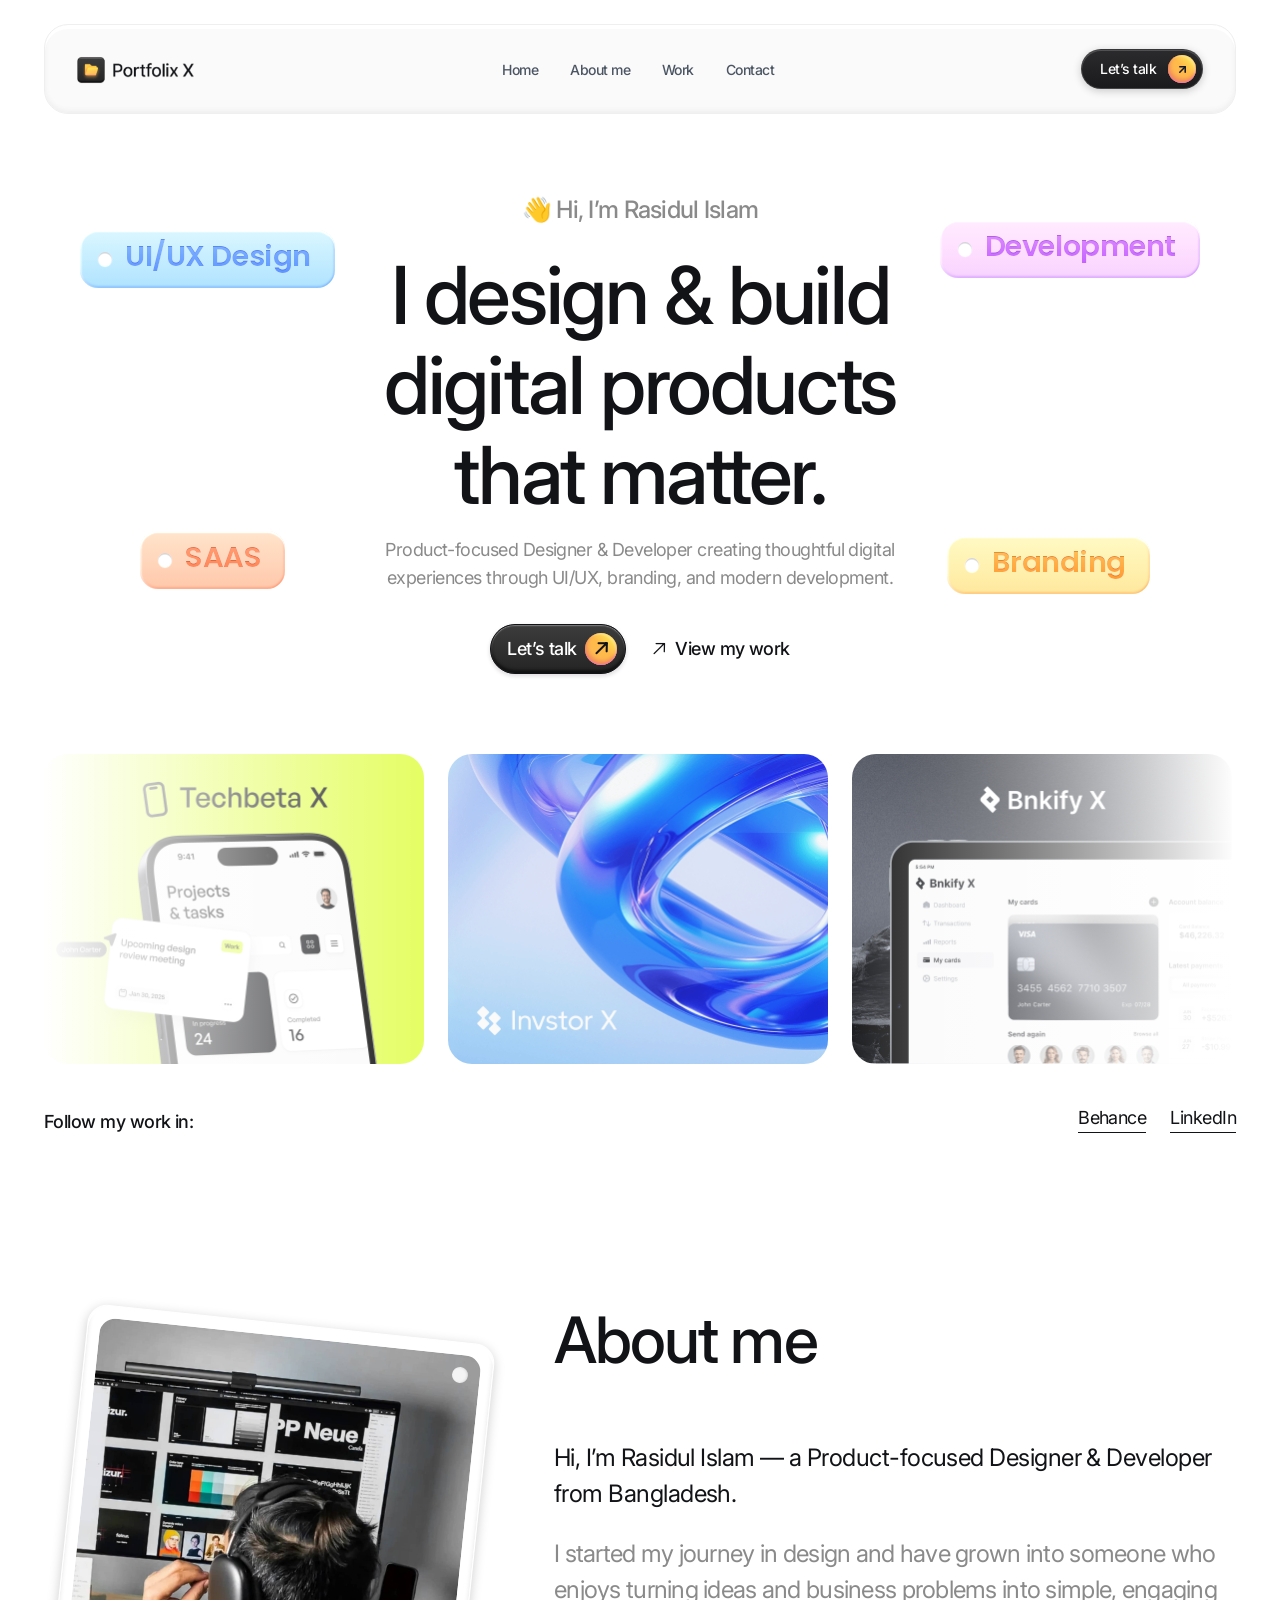
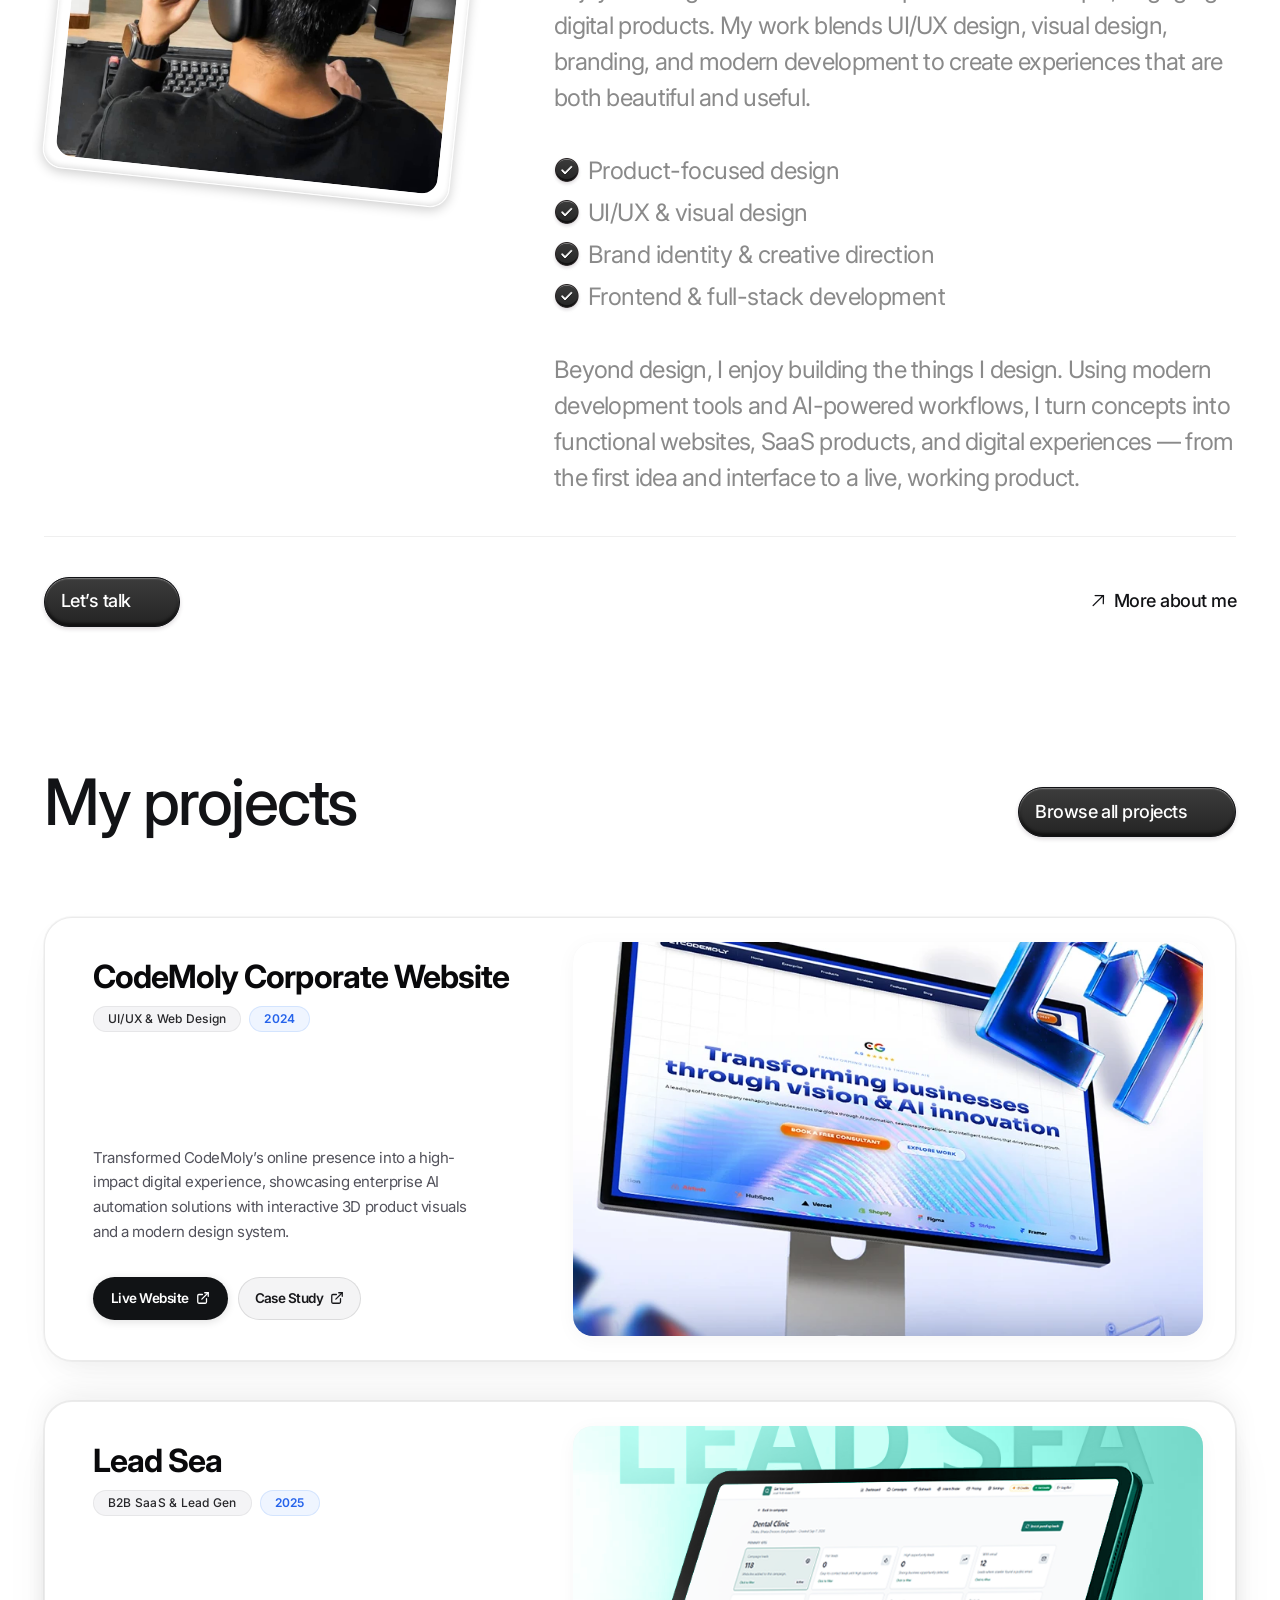
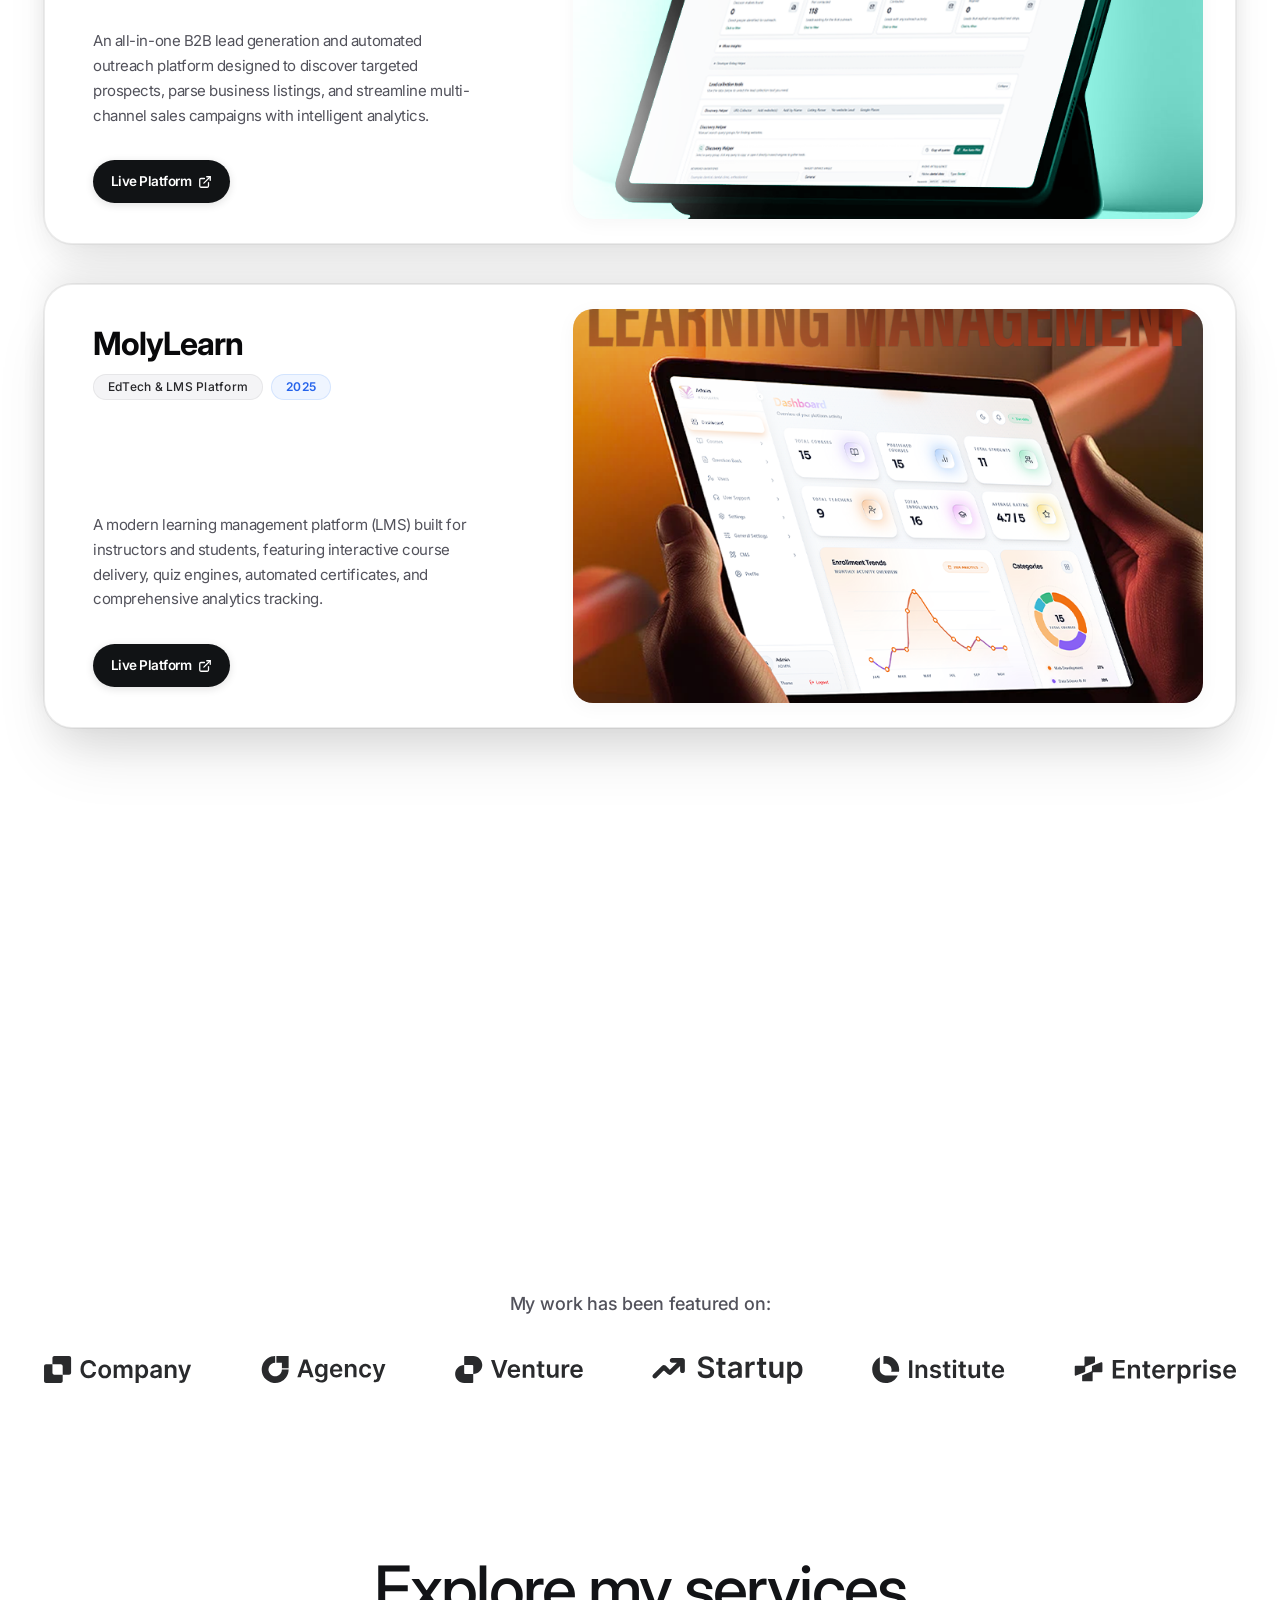
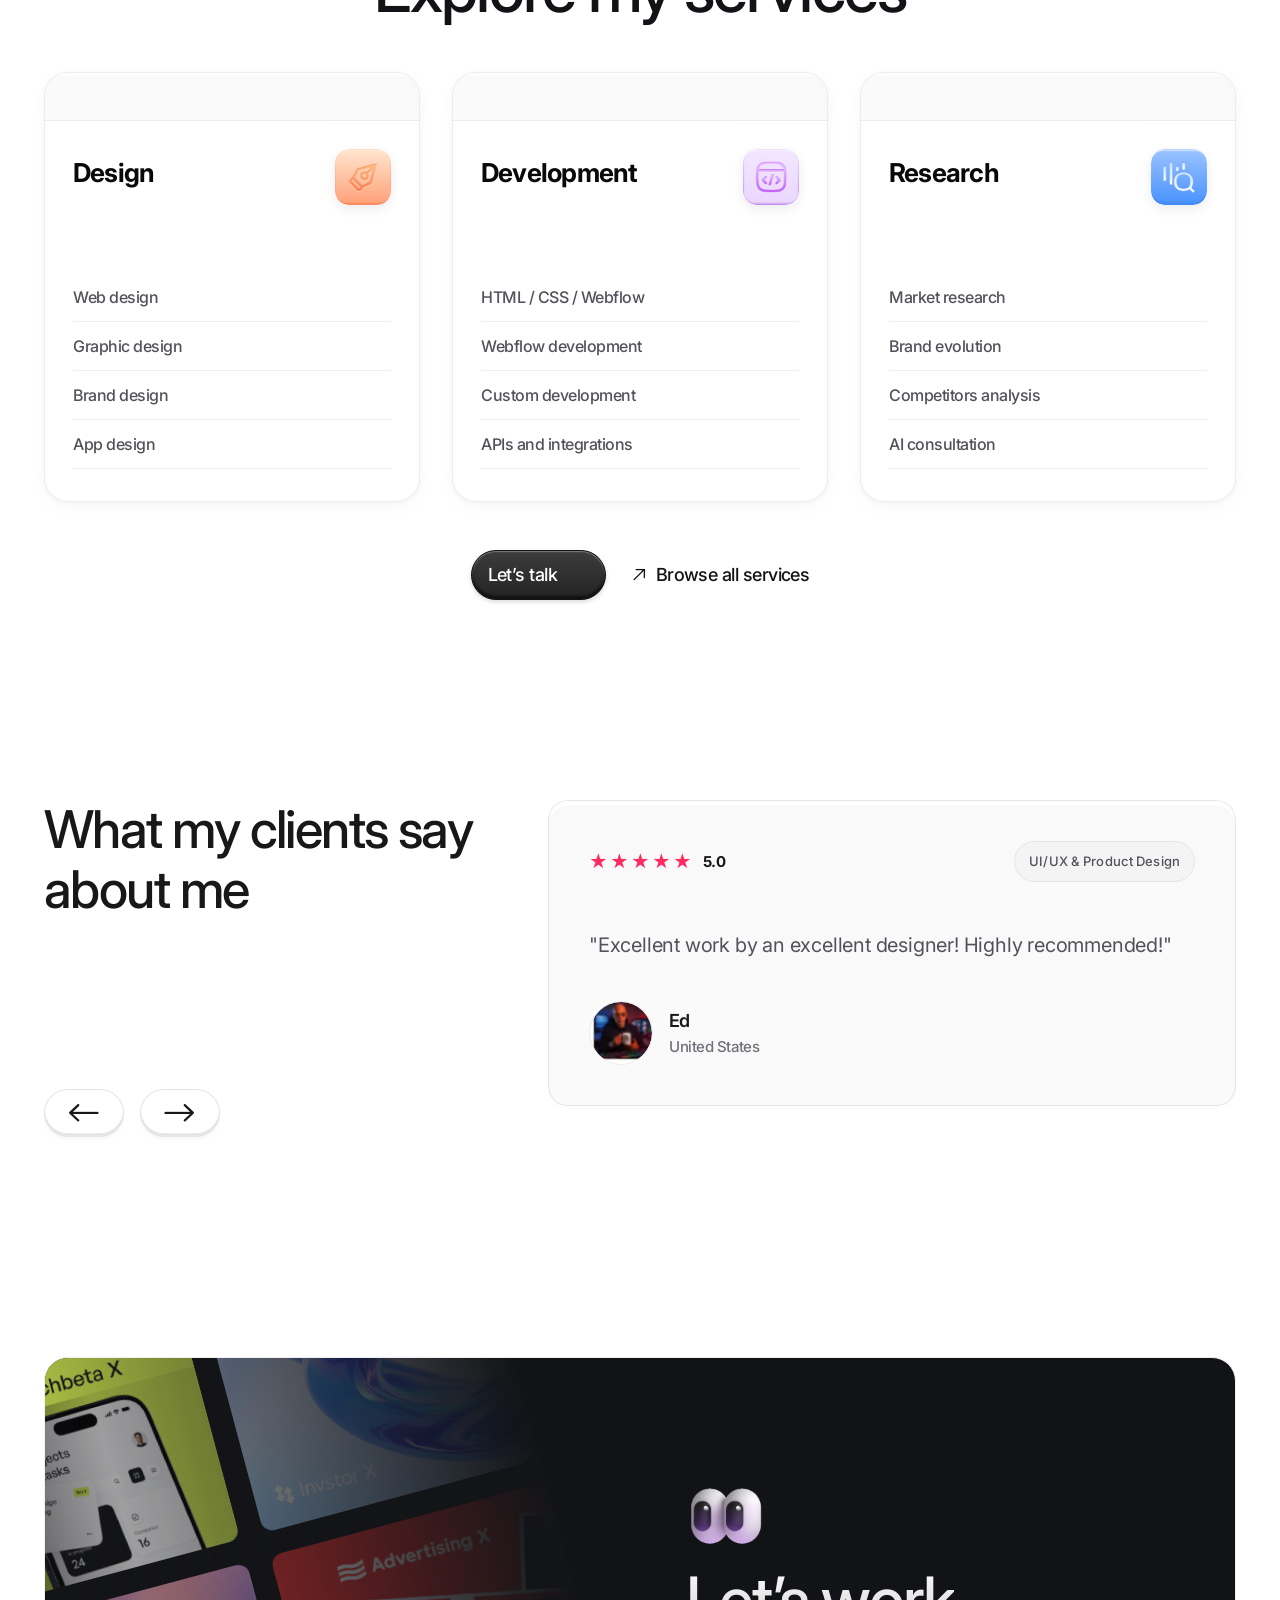
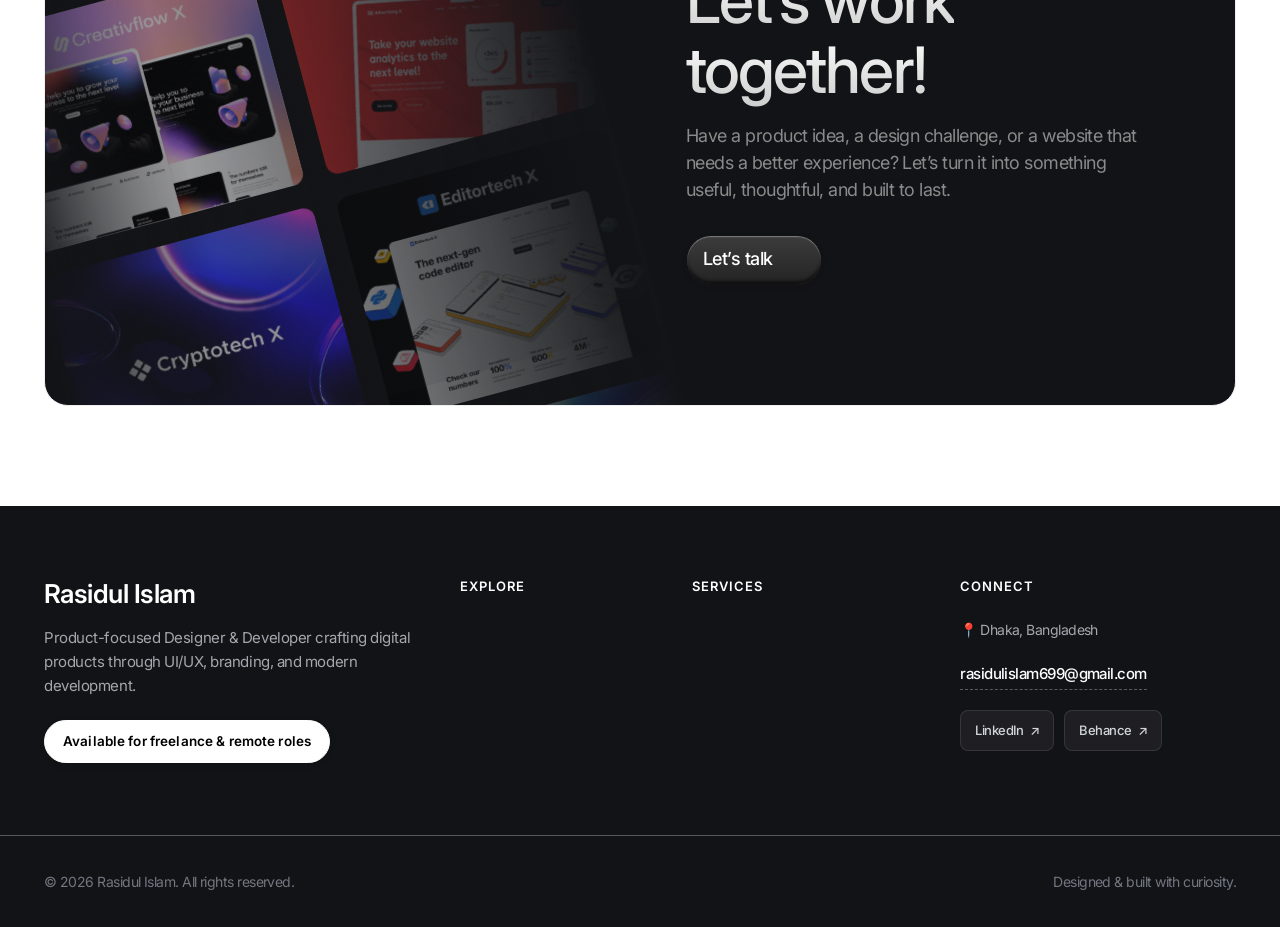
==== commit 4dc31443: "Update Card 3 with MolyLearn project information" ====
--- a/index.html
+++ b/index.html
@@ -457,43 +457,41 @@
                                 </div>
                             </div>
 
-                            <!-- Project 3: Bnkify X -->
+                            <!-- Project 3: MolyLearn -->
                             <div role="listitem" class="card-wrapper _03 w-dyn-item">
-                                <a href="#project-bnkify-x" class="card project-card-v1 w-inline-block">
+                                <div class="card project-card-v1 w-inline-block" onclick="if(!event.target.closest('a')) window.open('https://molylearn.codemoly.io/', '_blank')">
                                     <div class="card-project-v1---content-wrapper">
                                         <div class="card-project-v1---left-contet">
                                             <div>
-                                                <h3 class="display-7 mid">Bnkify X</h3>
+                                                <h3 class="display-7 mid">MolyLearn</h3>
                                                 <div class="mg-top-extra-small">
                                                     <div class="project-card-badge-row">
-                                                        <span class="project-card-badge tag">Mobile Banking</span>
-                                                        <span class="project-card-badge date">Q2 2025</span>
+                                                        <span class="project-card-badge tag">EdTech &amp; LMS Platform</span>
+                                                        <span class="project-card-badge date">2025</span>
                                                     </div>
                                                 </div>
                                             </div>
                                             <div class="inner-container _380px">
-                                                <p>Nunc egestas pharetra volutpat sit faucibus interdum morbi aliquet dis malesuada auctor et sit mauris leo non et blandit id aliquam et.</p>
-                                                <div class="mg-top-medium mg-top-32px---mbl">
-                                                    <div class="link hover-none mid">
-                                                        <div class="item-icon-left">
-                                                            <div class="icon-font-rounded">&#xe810;</div>
-                                                        </div>
-                                                        <div>View project</div>
-                                                    </div>
+                                                <p>A modern learning management platform (LMS) built for instructors and students, featuring interactive course delivery, quiz engines, automated certificates, and comprehensive analytics tracking.</p>
+                                                <div class="project-action-buttons mg-top-medium mg-top-32px---mbl">
+                                                    <a href="https://molylearn.codemoly.io/" target="_blank" rel="noopener noreferrer" class="project-btn-primary">
+                                                        <span>Live Platform</span>
+                                                        <svg class="project-btn-icon" viewBox="0 0 24 24" fill="none" stroke="currentColor" stroke-width="2.2" stroke-linecap="round" stroke-linejoin="round"><path d="M18 13v6a2 2 0 0 1-2 2H5a2 2 0 0 1-2-2V8a2 2 0 0 1 2-2h6"></path><polyline points="15 3 21 3 21 9"></polyline><line x1="10" y1="14" x2="21" y2="3"></line></svg>
+                                                    </a>
                                                 </div>
                                             </div>
                                         </div>
                                         <div class="image-wrapper border-radius-image-default project-card-v1-image-wrapper">
-                                            <img src="assets/images/projects/bnkify-x.jpg" loading="eager" alt="Bnkify X" class="image cover-image project-card-v1-image" />
+                                            <img src="assets/images/projects/molylearn.png" loading="eager" alt="MolyLearn - Learning Management Platform" class="image cover-image project-card-v1-image" />
                                         </div>
                                     </div>
                                     <div class="card-project-v1---bg"></div>
                                     <div class="card-project-v1---arrow-wrapper">
-                                        <div class="card-arrow">
+                                        <a href="https://molylearn.codemoly.io/" target="_blank" rel="noopener noreferrer" class="card-arrow" title="View Live Platform">
                                             <div class="icon-font-rounded">&#xe810;</div>
-                                        </div>
-                                    </div>
-                                </a>
+                                        </a>
+                                    </div>
+                                </div>
                             </div>
                         </div>
                     </div>
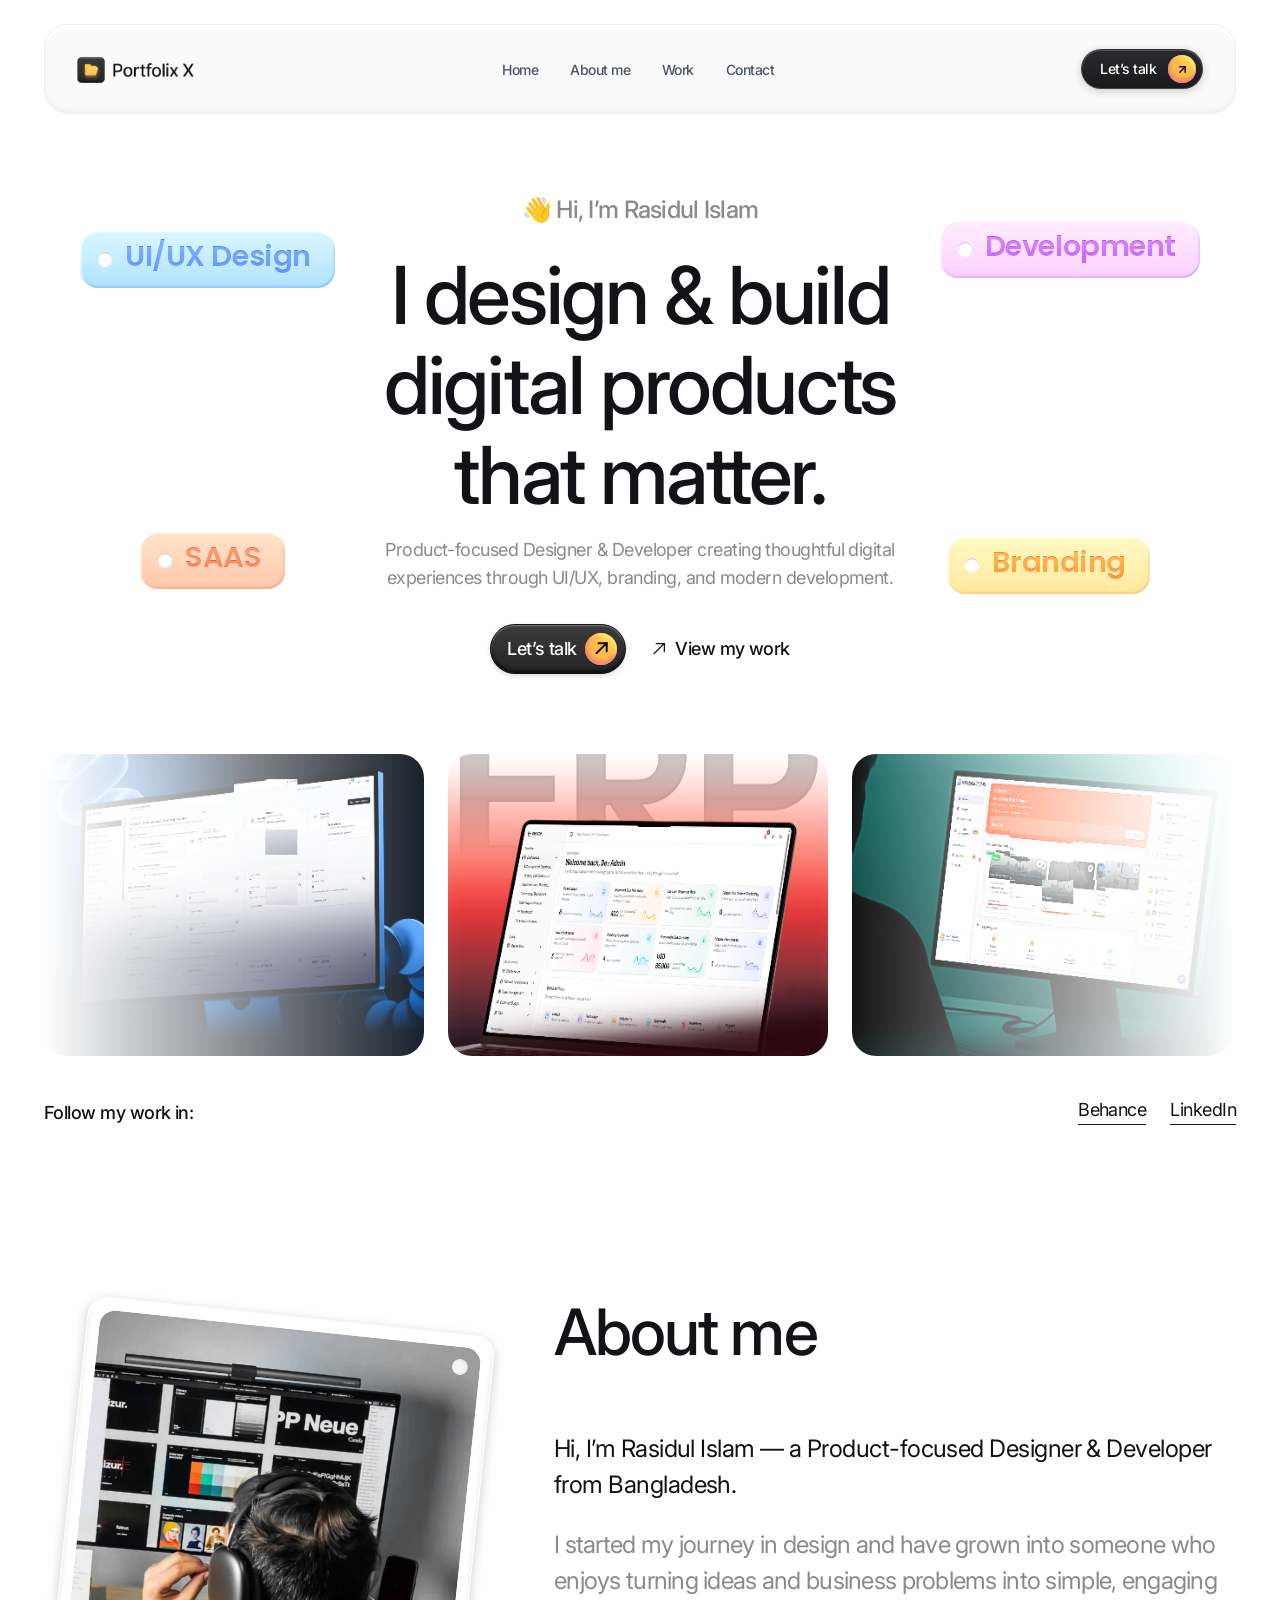
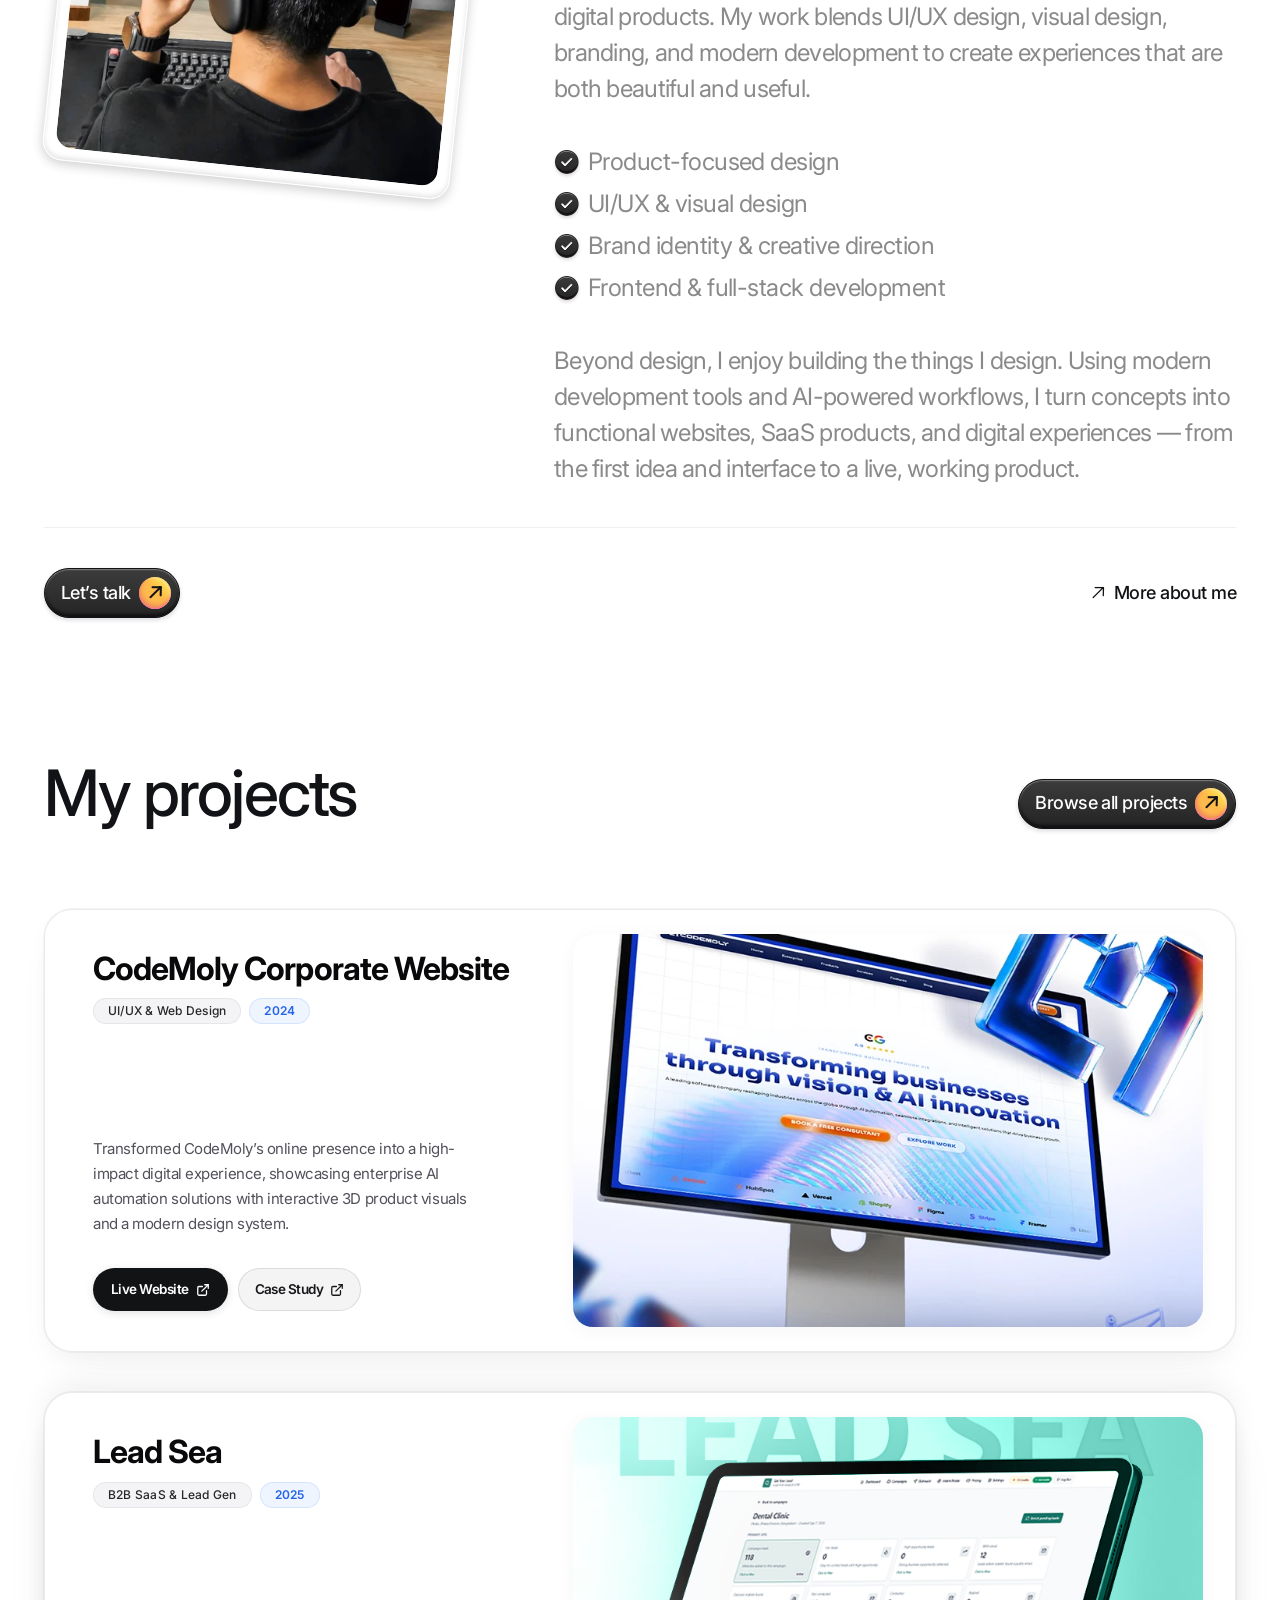
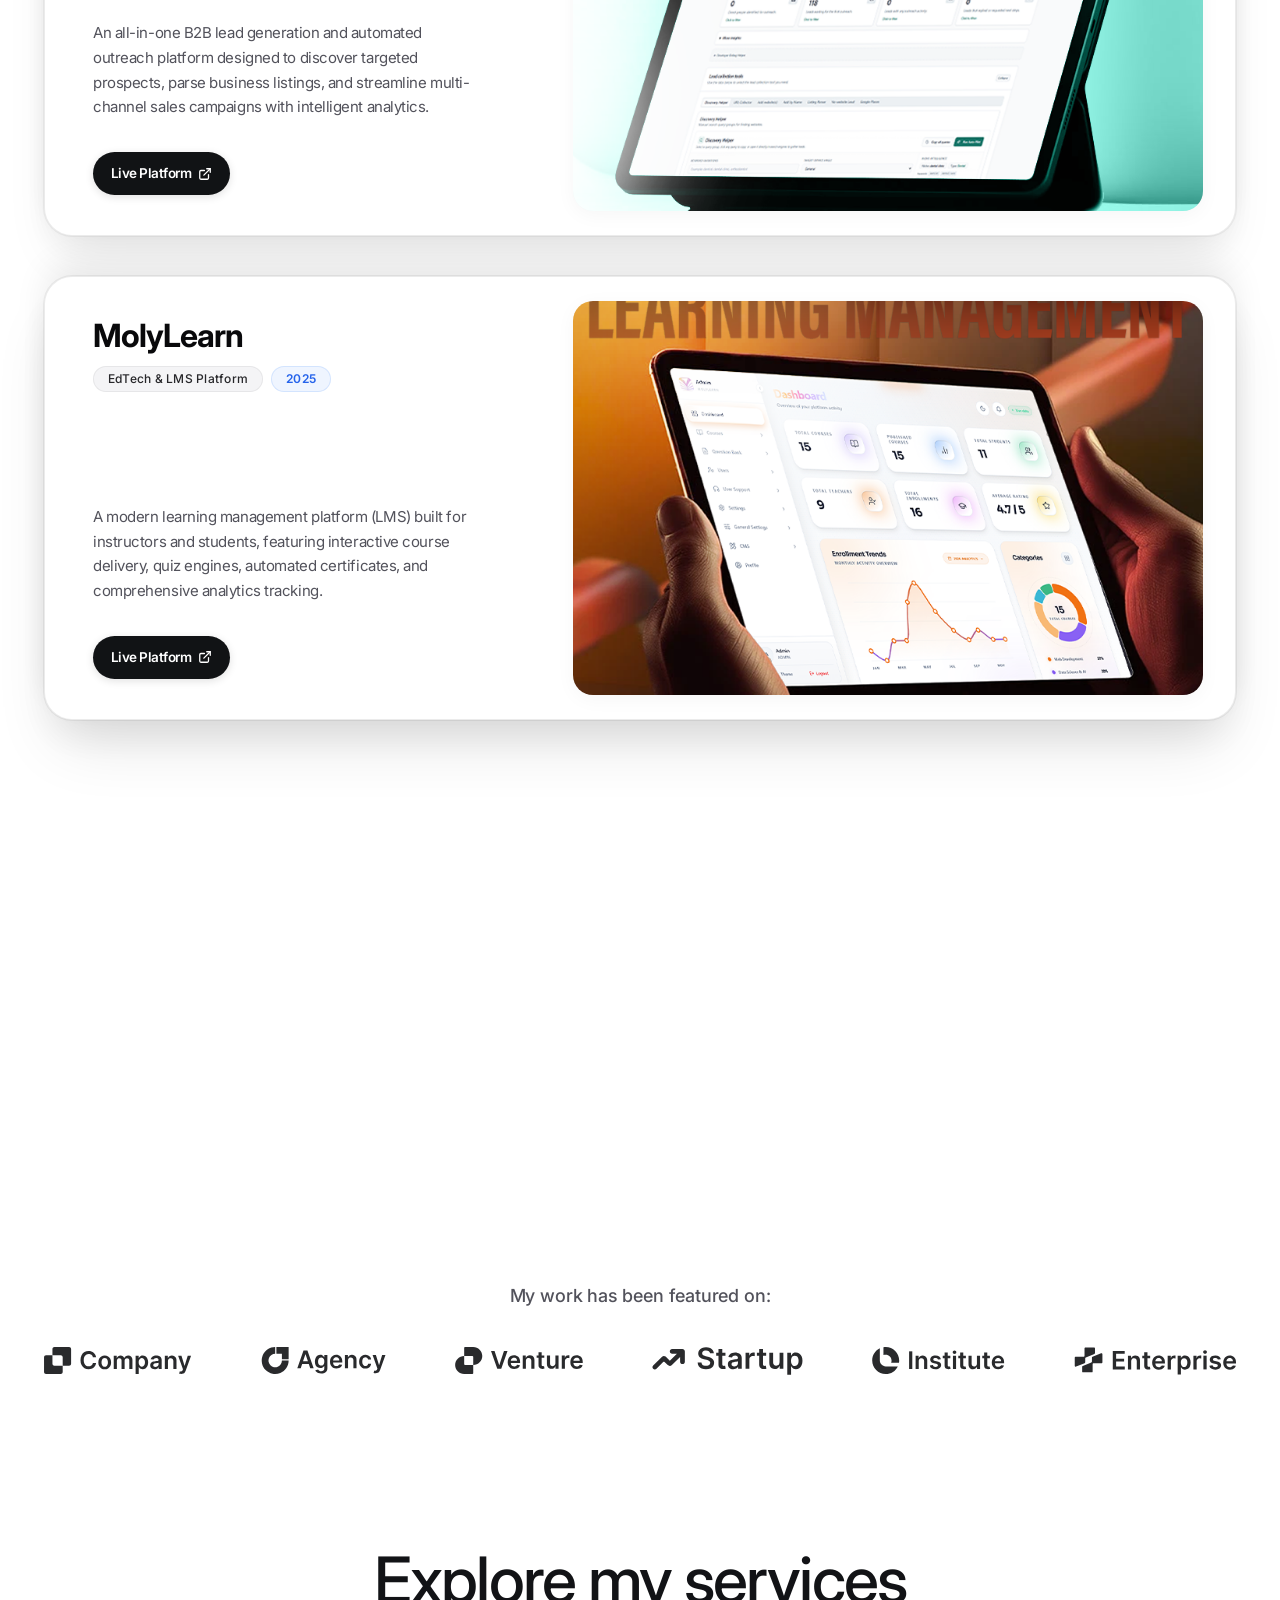
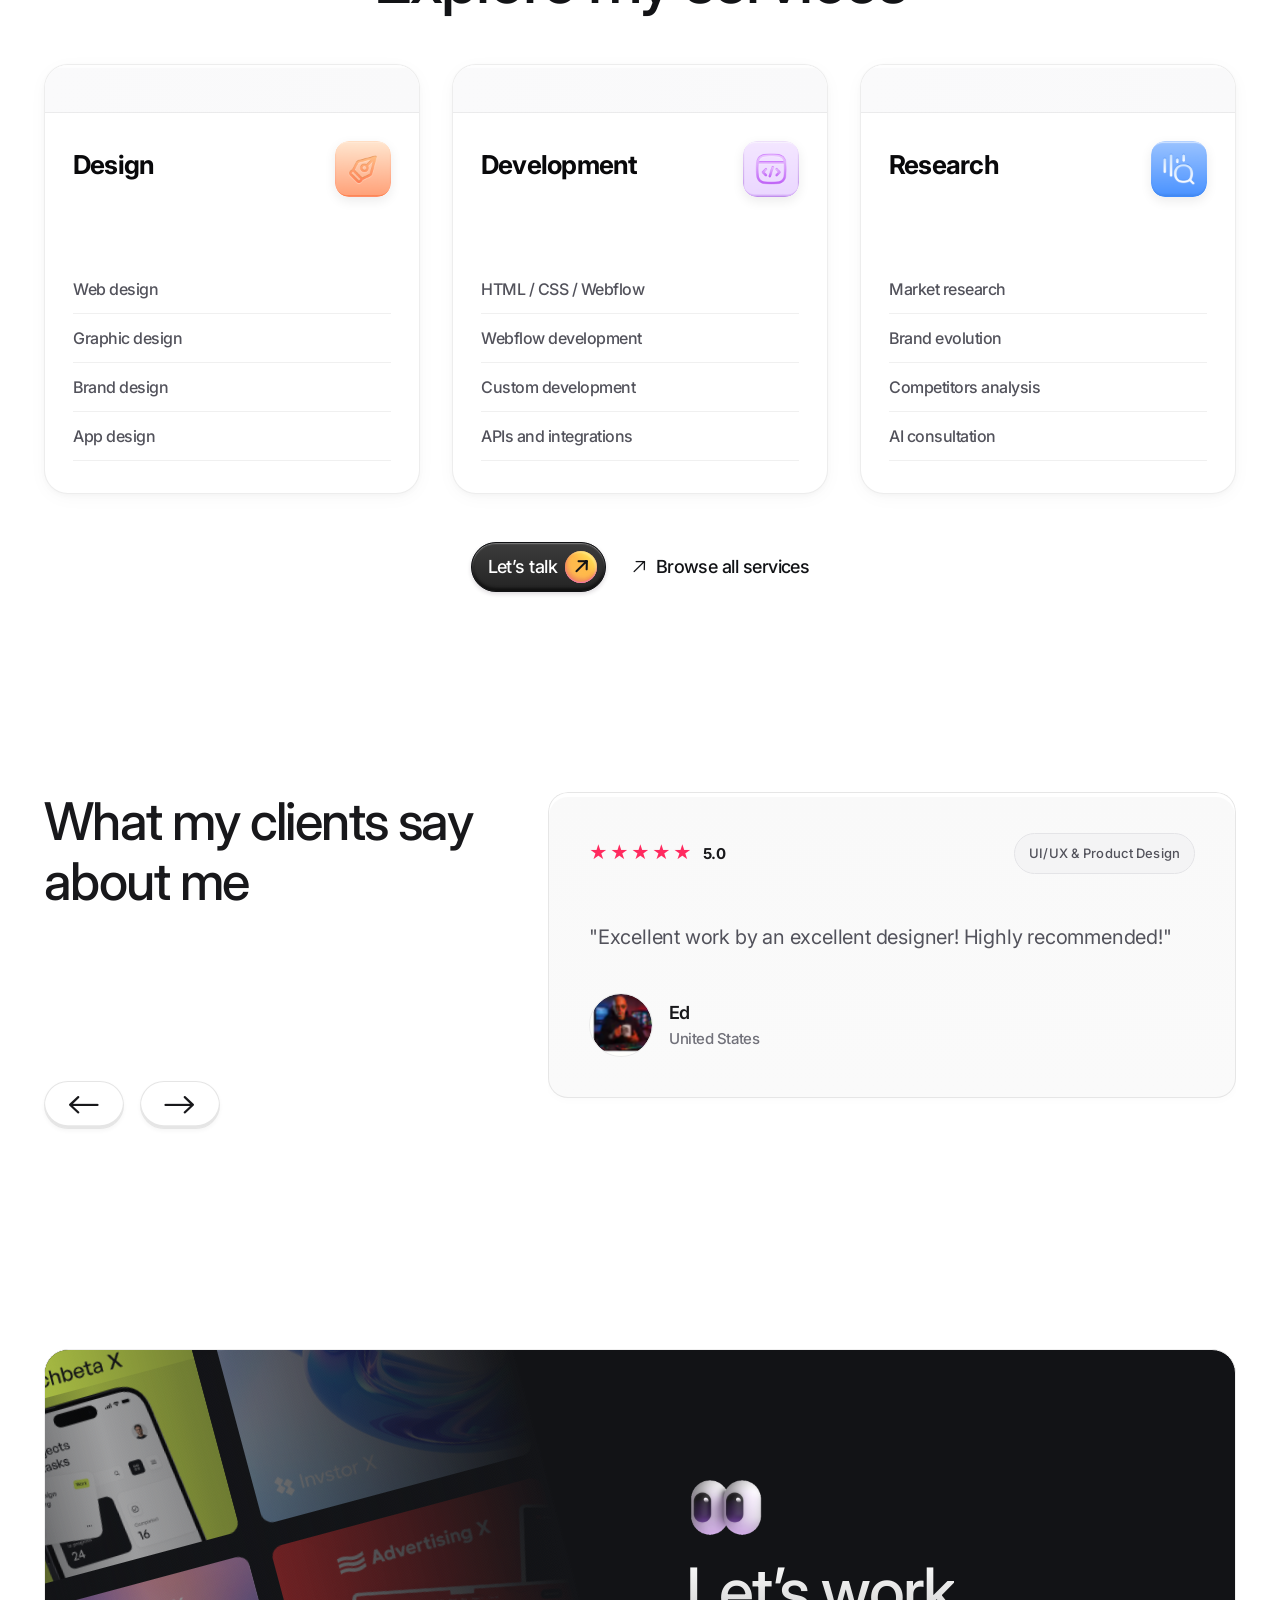
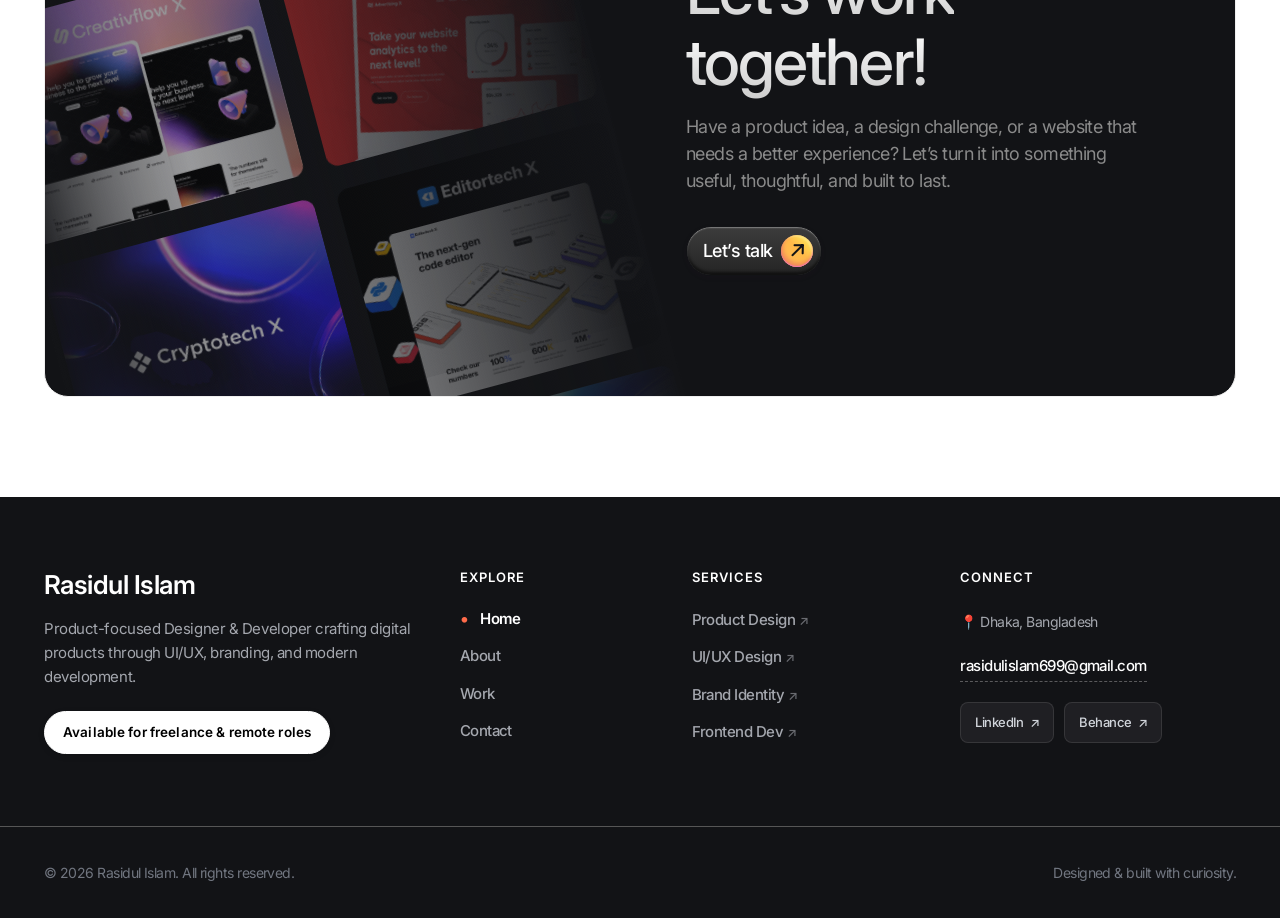
==== commit 0315520e: "Replace hero section carousel images with new showcase images" ====
--- a/index.html
+++ b/index.html
@@ -263,22 +263,30 @@
                     <div class="marquee-wrapper">
                         <div class="marquee-track">
                             <div class="hero-marquee">
-                                <div class="caruosel-image-wrapper"><img src="assets/images/projects/project-1.png" loading="eager" alt="Techbeta X Project" class="image cover-image grow" /></div>
-                                <div class="caruosel-image-wrapper"><img src="assets/images/projects/project-2.png" loading="eager" alt="Invstor X Project" class="image cover-image grow" /></div>
-                                <div class="caruosel-image-wrapper"><img src="assets/images/projects/project-3.png" loading="eager" alt="Bnkify X Project" class="image cover-image grow" /></div>
-                                <div class="caruosel-image-wrapper"><img src="assets/images/projects/project-4.png" loading="eager" alt="Creativflow X Project" class="image cover-image grow" /></div>
-                                <div class="caruosel-image-wrapper"><img src="assets/images/projects/project-5.png" loading="eager" alt="Advertising X Project" class="image cover-image grow" /></div>
-                                <div class="caruosel-image-wrapper"><img src="assets/images/projects/project-6.png" loading="eager" alt="Cryptotech X Project" class="image cover-image grow" /></div>
-                                <div class="caruosel-image-wrapper"><img src="assets/images/projects/project-7.png" loading="eager" alt="Editortech X Project" class="image cover-image grow" /></div>
+                                <div class="caruosel-image-wrapper"><img src="assets/images/hero-carousel/hero-1.png" loading="eager" alt="Project Showcase 1" class="image cover-image grow" /></div>
+                                <div class="caruosel-image-wrapper"><img src="assets/images/hero-carousel/hero-2.png" loading="eager" alt="Project Showcase 2" class="image cover-image grow" /></div>
+                                <div class="caruosel-image-wrapper"><img src="assets/images/hero-carousel/hero-3.png" loading="eager" alt="Project Showcase 3" class="image cover-image grow" /></div>
+                                <div class="caruosel-image-wrapper"><img src="assets/images/hero-carousel/hero-4.png" loading="eager" alt="Project Showcase 4" class="image cover-image grow" /></div>
+                                <div class="caruosel-image-wrapper"><img src="assets/images/hero-carousel/hero-5.png" loading="eager" alt="Project Showcase 5" class="image cover-image grow" /></div>
+                                <div class="caruosel-image-wrapper"><img src="assets/images/hero-carousel/hero-6.png" loading="eager" alt="Project Showcase 6" class="image cover-image grow" /></div>
+                                <div class="caruosel-image-wrapper"><img src="assets/images/hero-carousel/hero-7.png" loading="eager" alt="Project Showcase 7" class="image cover-image grow" /></div>
+                                <div class="caruosel-image-wrapper"><img src="assets/images/hero-carousel/hero-8.png" loading="eager" alt="Project Showcase 8" class="image cover-image grow" /></div>
+                                <div class="caruosel-image-wrapper"><img src="assets/images/hero-carousel/hero-9.png" loading="eager" alt="Project Showcase 9" class="image cover-image grow" /></div>
+                                <div class="caruosel-image-wrapper"><img src="assets/images/hero-carousel/hero-10.png" loading="eager" alt="Project Showcase 10" class="image cover-image grow" /></div>
+                                <div class="caruosel-image-wrapper"><img src="assets/images/hero-carousel/hero-11.png" loading="eager" alt="Project Showcase 11" class="image cover-image grow" /></div>
                             </div>
                             <div class="hero-marquee" aria-hidden="true">
-                                <div class="caruosel-image-wrapper"><img src="assets/images/projects/project-1.png" loading="eager" alt="Techbeta X Project" class="image cover-image grow" /></div>
-                                <div class="caruosel-image-wrapper"><img src="assets/images/projects/project-2.png" loading="eager" alt="Invstor X Project" class="image cover-image grow" /></div>
-                                <div class="caruosel-image-wrapper"><img src="assets/images/projects/project-3.png" loading="eager" alt="Bnkify X Project" class="image cover-image grow" /></div>
-                                <div class="caruosel-image-wrapper"><img src="assets/images/projects/project-4.png" loading="eager" alt="Creativflow X Project" class="image cover-image grow" /></div>
-                                <div class="caruosel-image-wrapper"><img src="assets/images/projects/project-5.png" loading="eager" alt="Advertising X Project" class="image cover-image grow" /></div>
-                                <div class="caruosel-image-wrapper"><img src="assets/images/projects/project-6.png" loading="eager" alt="Cryptotech X Project" class="image cover-image grow" /></div>
-                                <div class="caruosel-image-wrapper"><img src="assets/images/projects/project-7.png" loading="eager" alt="Editortech X Project" class="image cover-image grow" /></div>
+                                <div class="caruosel-image-wrapper"><img src="assets/images/hero-carousel/hero-1.png" loading="eager" alt="Project Showcase 1" class="image cover-image grow" /></div>
+                                <div class="caruosel-image-wrapper"><img src="assets/images/hero-carousel/hero-2.png" loading="eager" alt="Project Showcase 2" class="image cover-image grow" /></div>
+                                <div class="caruosel-image-wrapper"><img src="assets/images/hero-carousel/hero-3.png" loading="eager" alt="Project Showcase 3" class="image cover-image grow" /></div>
+                                <div class="caruosel-image-wrapper"><img src="assets/images/hero-carousel/hero-4.png" loading="eager" alt="Project Showcase 4" class="image cover-image grow" /></div>
+                                <div class="caruosel-image-wrapper"><img src="assets/images/hero-carousel/hero-5.png" loading="eager" alt="Project Showcase 5" class="image cover-image grow" /></div>
+                                <div class="caruosel-image-wrapper"><img src="assets/images/hero-carousel/hero-6.png" loading="eager" alt="Project Showcase 6" class="image cover-image grow" /></div>
+                                <div class="caruosel-image-wrapper"><img src="assets/images/hero-carousel/hero-7.png" loading="eager" alt="Project Showcase 7" class="image cover-image grow" /></div>
+                                <div class="caruosel-image-wrapper"><img src="assets/images/hero-carousel/hero-8.png" loading="eager" alt="Project Showcase 8" class="image cover-image grow" /></div>
+                                <div class="caruosel-image-wrapper"><img src="assets/images/hero-carousel/hero-9.png" loading="eager" alt="Project Showcase 9" class="image cover-image grow" /></div>
+                                <div class="caruosel-image-wrapper"><img src="assets/images/hero-carousel/hero-10.png" loading="eager" alt="Project Showcase 10" class="image cover-image grow" /></div>
+                                <div class="caruosel-image-wrapper"><img src="assets/images/hero-carousel/hero-11.png" loading="eager" alt="Project Showcase 11" class="image cover-image grow" /></div>
                             </div>
                         </div>
                         <div class="hero-marquee-gradient---left"></div>
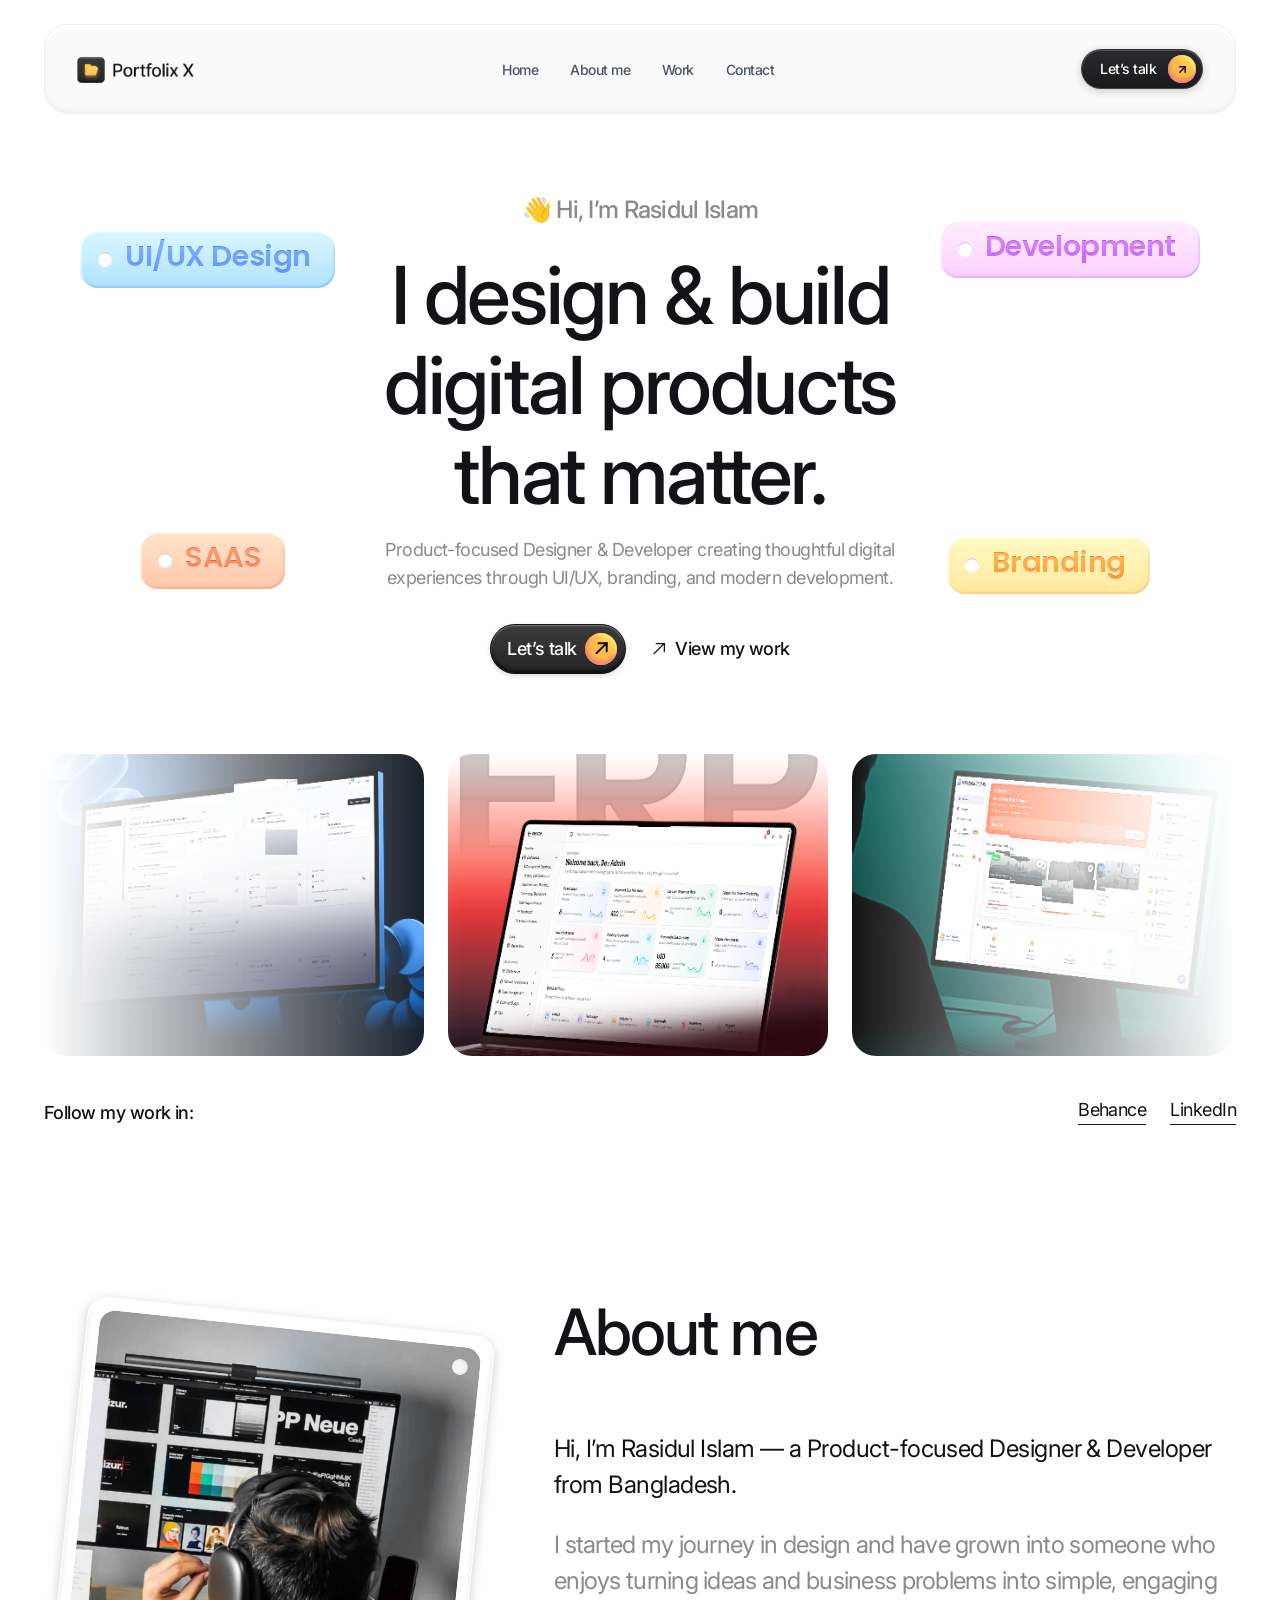
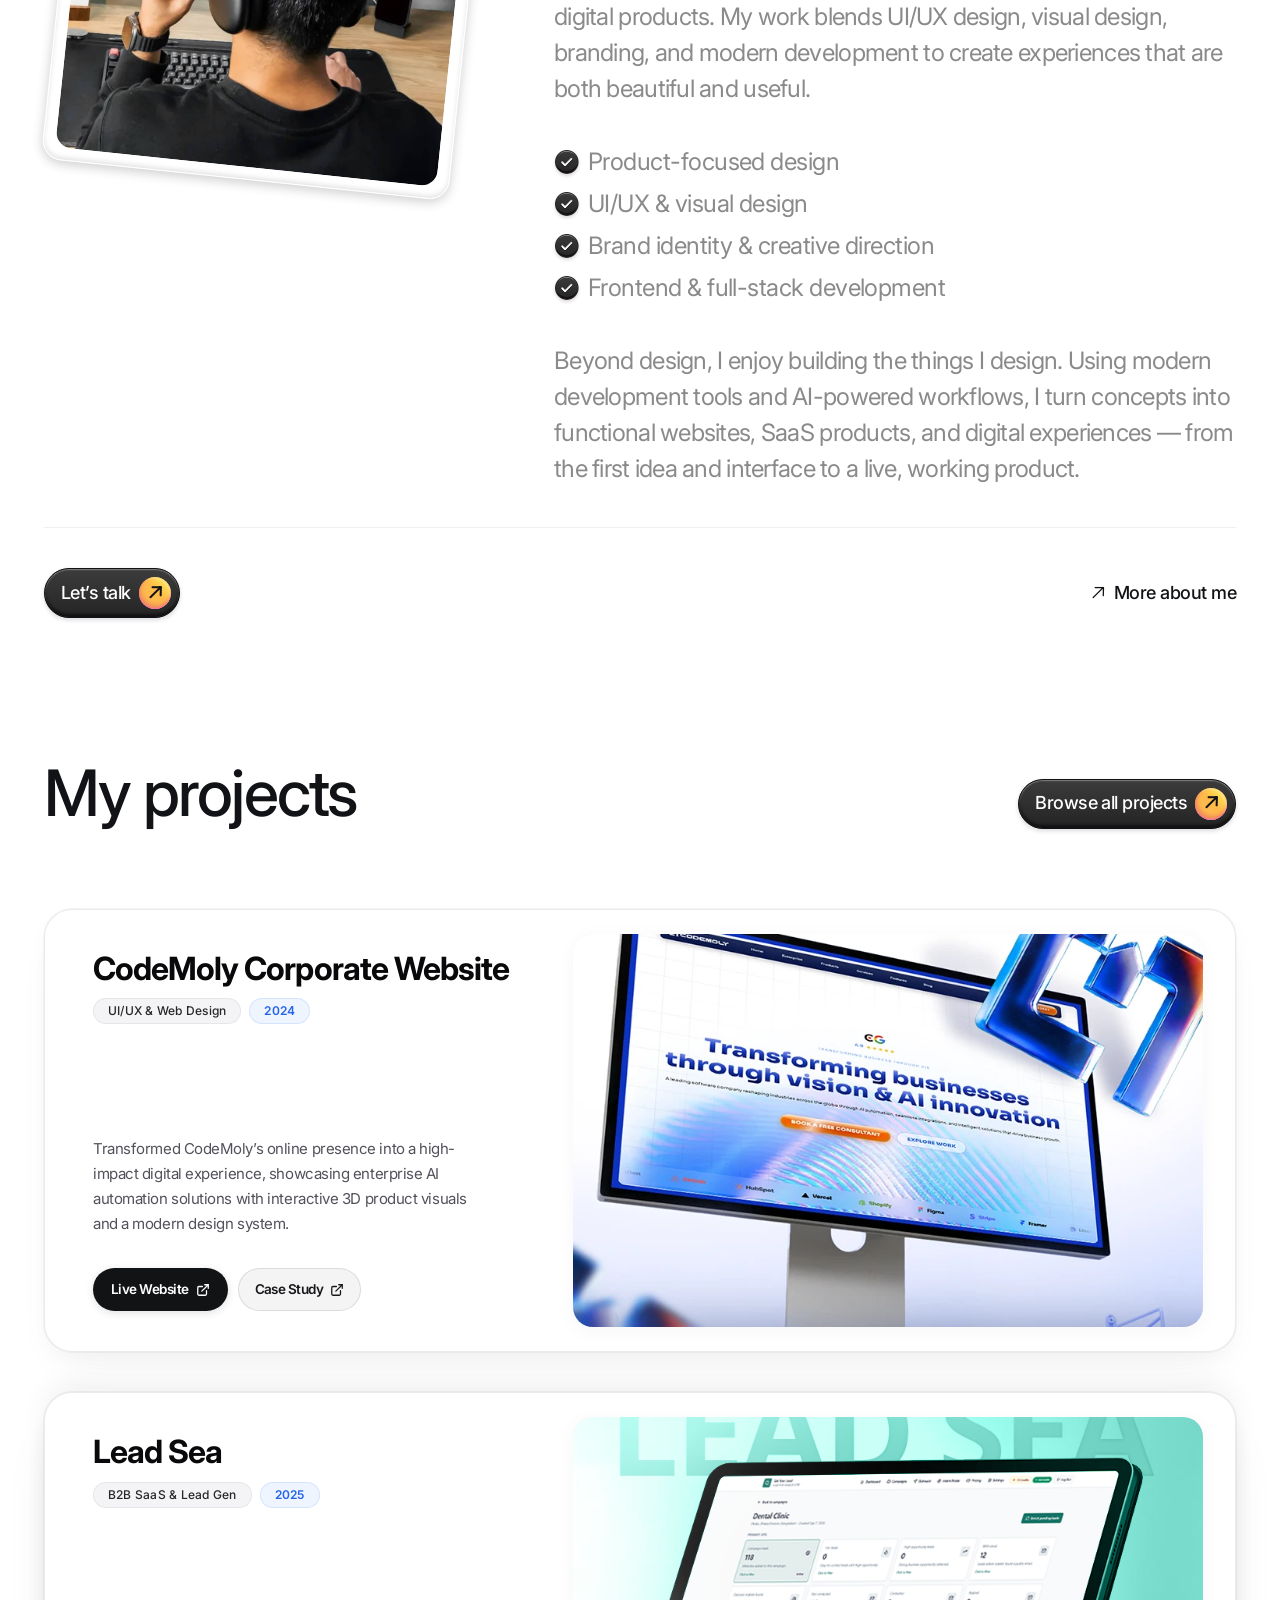
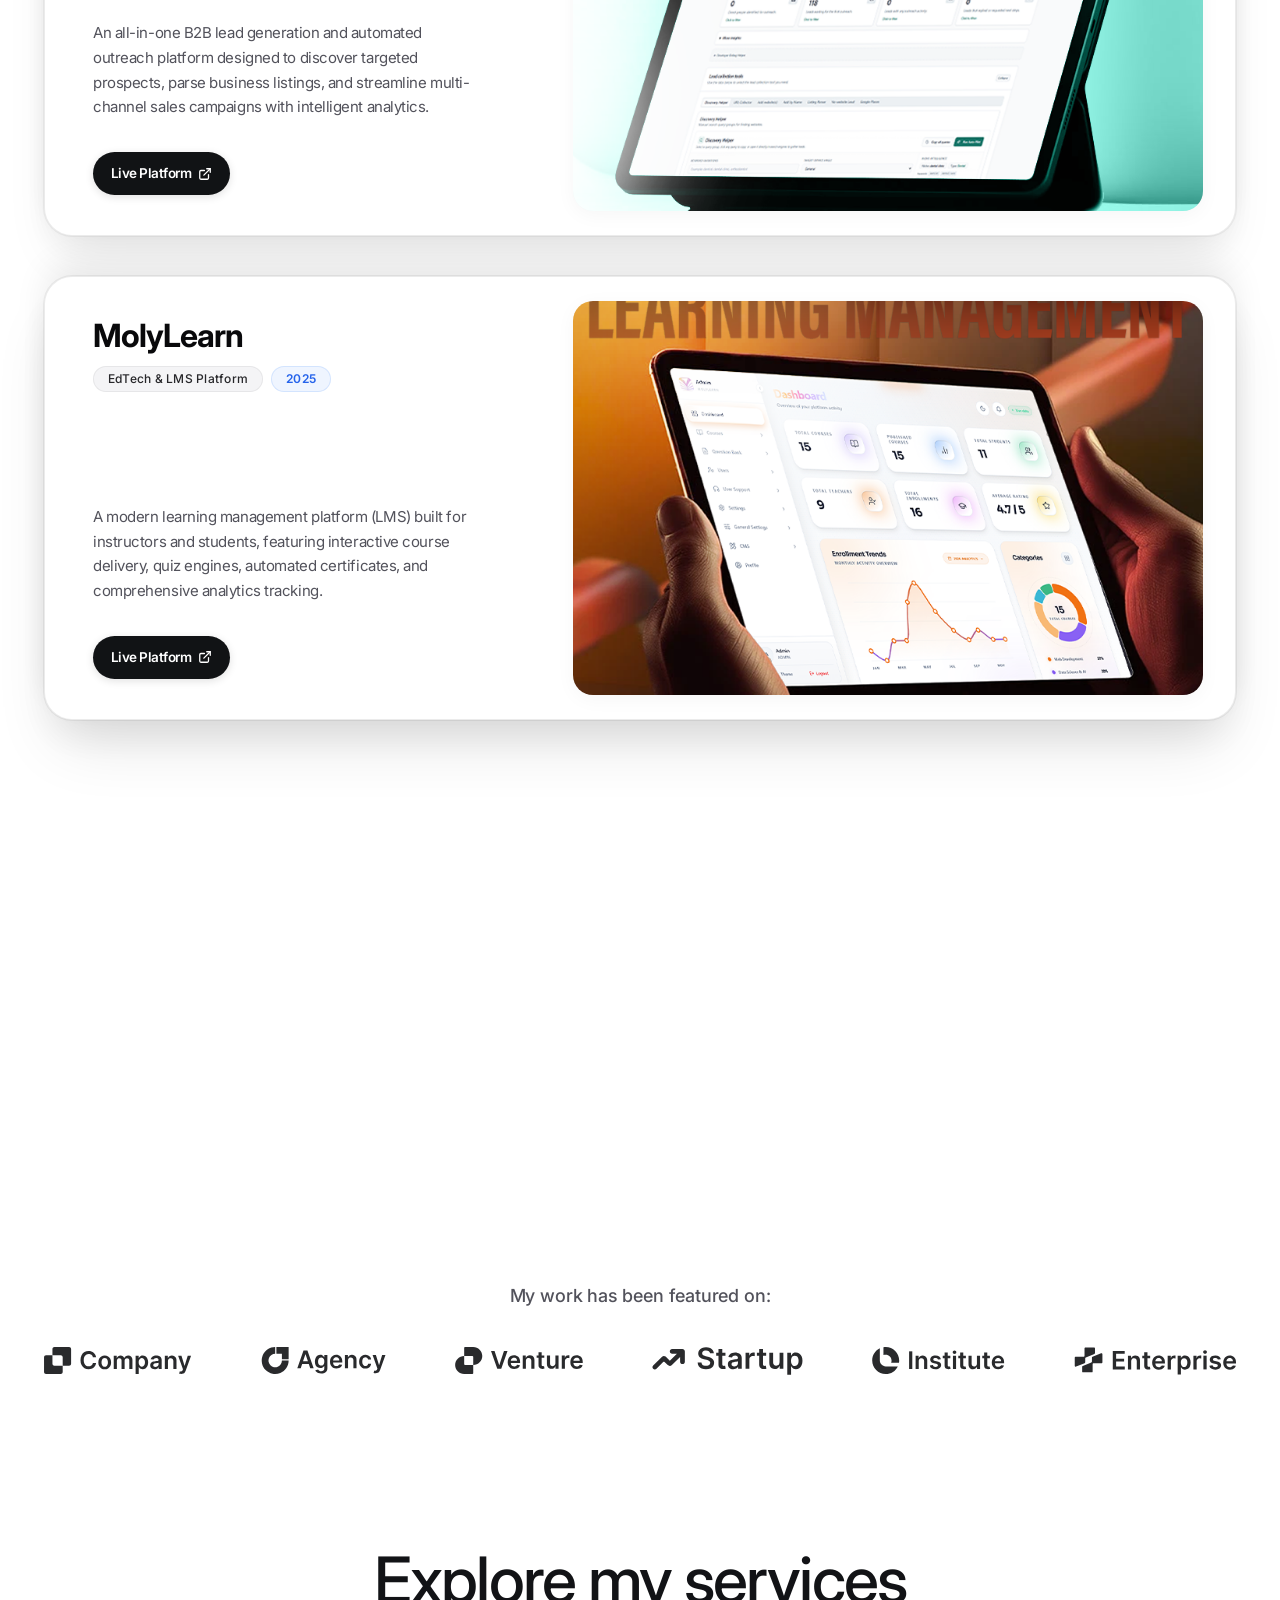
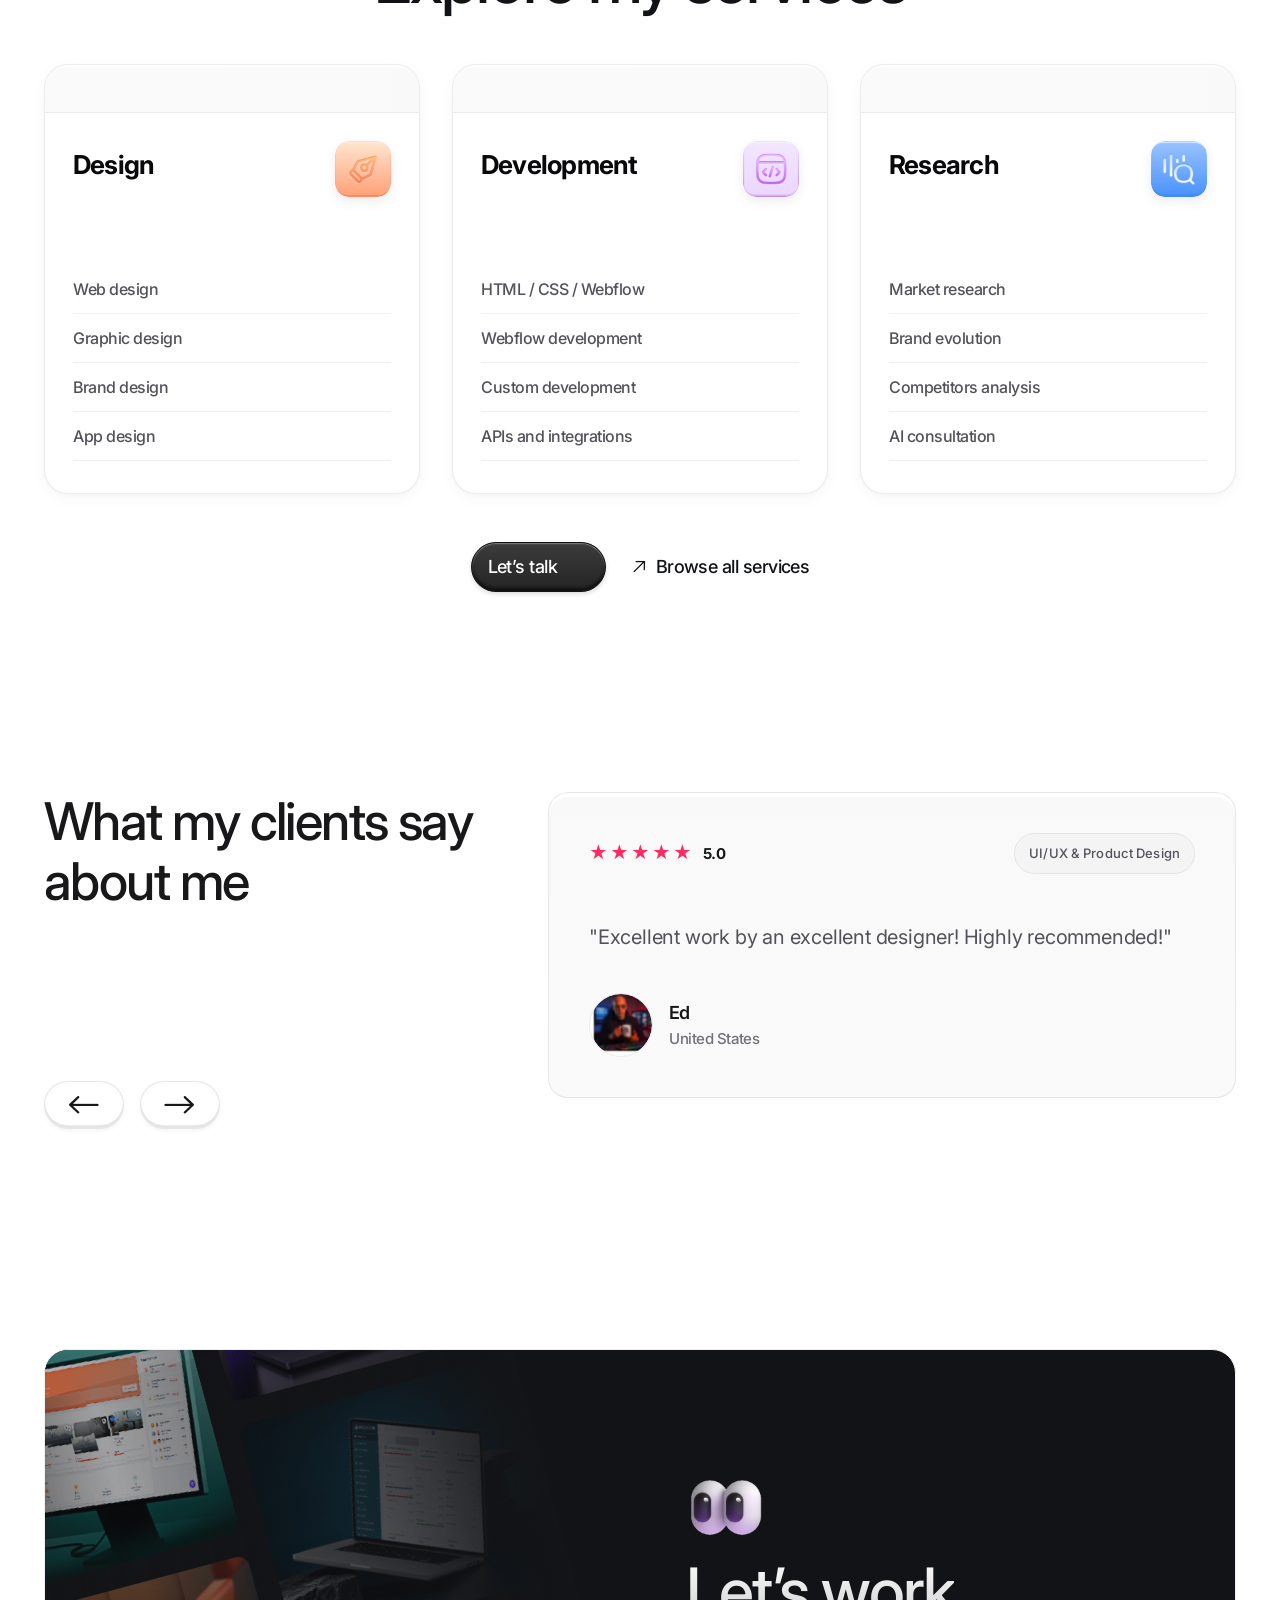
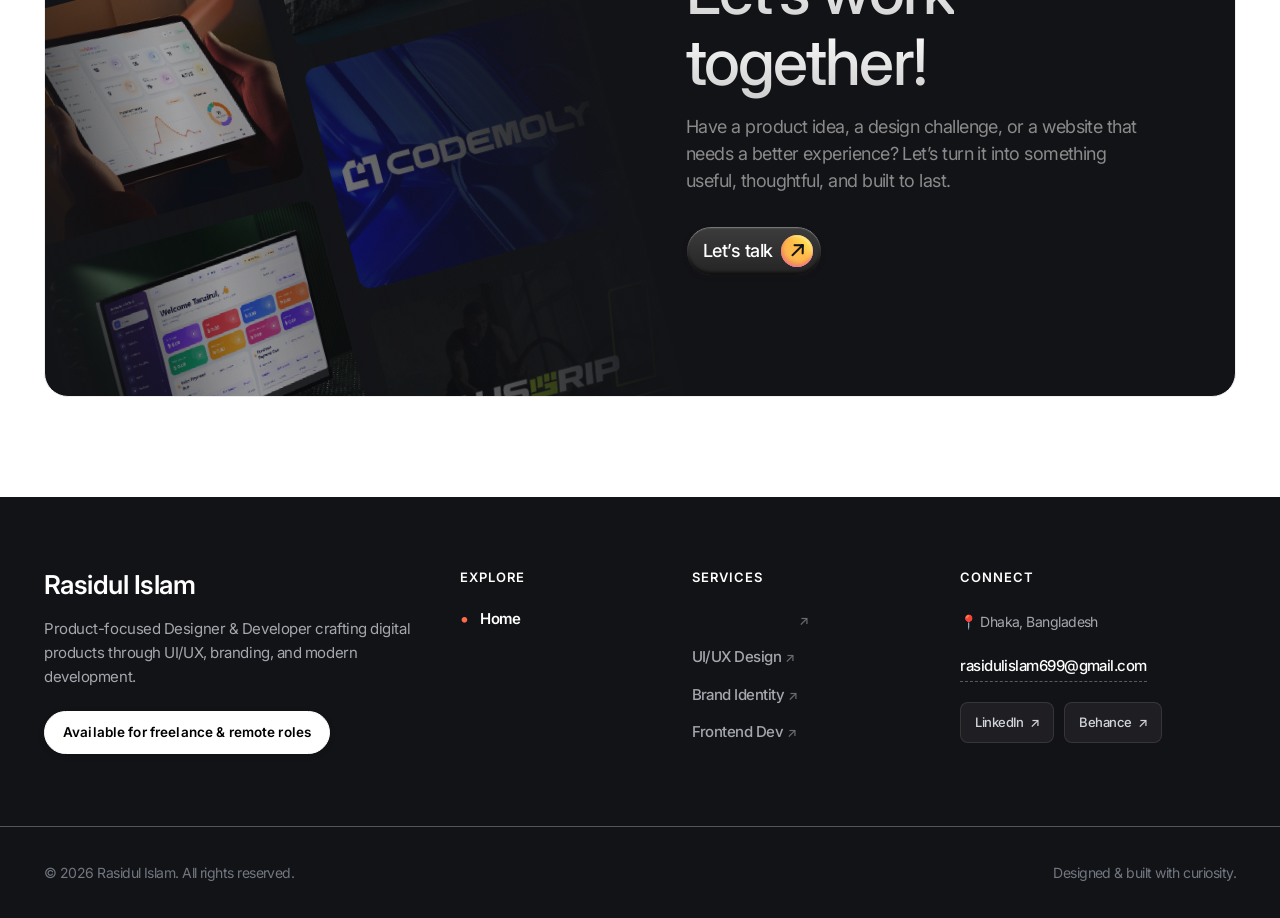
==== commit 286527c2: "Replace CTA section project showcase images with new showcase images" ====
--- a/index.html
+++ b/index.html
@@ -800,46 +800,61 @@
                             <div class="cta-main---marquee-wrapper col-1">
                                 <div class="marquee">
                                     <div class="cta-main---marquee">
-                                        <div class="caruosel-image-wrapper small"><img src="assets/images/cta/cta-project-1.png" loading="eager" alt="Techbeta X Project - Portfolix X Webflow Template" class="image cover-image grow" /></div>
-                                        <div class="caruosel-image-wrapper small"><img src="assets/images/cta/cta-project-4.png" loading="eager" alt="Creativflow X Project - Portfolix X Webflow Template" class="image cover-image grow" /></div>
-                                        <div class="caruosel-image-wrapper small"><img src="assets/images/cta/cta-project-6.png" loading="eager" alt="Cryptotech X Project - Portfolix X Webflow Template" class="image cover-image grow" /></div>
+                                        <div class="caruosel-image-wrapper small"><img src="assets/images/hero-carousel/hero-1.png" loading="eager" alt="Project Showcase 1" class="image cover-image grow" /></div>
+                                        <div class="caruosel-image-wrapper small"><img src="assets/images/hero-carousel/hero-3.png" loading="eager" alt="Project Showcase 3" class="image cover-image grow" /></div>
+                                        <div class="caruosel-image-wrapper small"><img src="assets/images/hero-carousel/hero-5.png" loading="eager" alt="Project Showcase 5" class="image cover-image grow" /></div>
+                                        <div class="caruosel-image-wrapper small"><img src="assets/images/hero-carousel/hero-7.png" loading="eager" alt="Project Showcase 7" class="image cover-image grow" /></div>
+                                        <div class="caruosel-image-wrapper small"><img src="assets/images/hero-carousel/hero-9.png" loading="eager" alt="Project Showcase 9" class="image cover-image grow" /></div>
                                     </div>
                                 </div>
                                 <div class="marquee">
                                     <div class="cta-main---marquee">
-                                        <div class="caruosel-image-wrapper small"><img src="assets/images/cta/cta-project-1.png" loading="eager" alt="Techbeta X Project - Portfolix X Webflow Template" class="image cover-image grow" /></div>
-                                        <div class="caruosel-image-wrapper small"><img src="assets/images/cta/cta-project-4.png" loading="eager" alt="Creativflow X Project - Portfolix X Webflow Template" class="image cover-image grow" /></div>
-                                        <div class="caruosel-image-wrapper small"><img src="assets/images/cta/cta-project-6.png" loading="eager" alt="Cryptotech X Project - Portfolix X Webflow Template" class="image cover-image grow" /></div>
+                                        <div class="caruosel-image-wrapper small"><img src="assets/images/hero-carousel/hero-1.png" loading="eager" alt="Project Showcase 1" class="image cover-image grow" /></div>
+                                        <div class="caruosel-image-wrapper small"><img src="assets/images/hero-carousel/hero-3.png" loading="eager" alt="Project Showcase 3" class="image cover-image grow" /></div>
+                                        <div class="caruosel-image-wrapper small"><img src="assets/images/hero-carousel/hero-5.png" loading="eager" alt="Project Showcase 5" class="image cover-image grow" /></div>
+                                        <div class="caruosel-image-wrapper small"><img src="assets/images/hero-carousel/hero-7.png" loading="eager" alt="Project Showcase 7" class="image cover-image grow" /></div>
+                                        <div class="caruosel-image-wrapper small"><img src="assets/images/hero-carousel/hero-9.png" loading="eager" alt="Project Showcase 9" class="image cover-image grow" /></div>
                                     </div>
                                 </div>
                                 <div class="marquee">
                                     <div class="cta-main---marquee">
-                                        <div class="caruosel-image-wrapper small"><img src="assets/images/cta/cta-project-1.png" loading="eager" alt="Techbeta X Project - Portfolix X Webflow Template" class="image cover-image grow" /></div>
-                                        <div class="caruosel-image-wrapper small"><img src="assets/images/cta/cta-project-4.png" loading="eager" alt="Creativflow X Project - Portfolix X Webflow Template" class="image cover-image grow" /></div>
-                                        <div class="caruosel-image-wrapper small"><img src="assets/images/cta/cta-project-6.png" loading="eager" alt="Cryptotech X Project - Portfolix X Webflow Template" class="image cover-image grow" /></div>
+                                        <div class="caruosel-image-wrapper small"><img src="assets/images/hero-carousel/hero-1.png" loading="eager" alt="Project Showcase 1" class="image cover-image grow" /></div>
+                                        <div class="caruosel-image-wrapper small"><img src="assets/images/hero-carousel/hero-3.png" loading="eager" alt="Project Showcase 3" class="image cover-image grow" /></div>
+                                        <div class="caruosel-image-wrapper small"><img src="assets/images/hero-carousel/hero-5.png" loading="eager" alt="Project Showcase 5" class="image cover-image grow" /></div>
+                                        <div class="caruosel-image-wrapper small"><img src="assets/images/hero-carousel/hero-7.png" loading="eager" alt="Project Showcase 7" class="image cover-image grow" /></div>
+                                        <div class="caruosel-image-wrapper small"><img src="assets/images/hero-carousel/hero-9.png" loading="eager" alt="Project Showcase 9" class="image cover-image grow" /></div>
                                     </div>
                                 </div>
                             </div>
                             <div class="cta-main---marquee-wrapper col-2">
                                 <div class="marquee">
                                     <div class="cta-main---marquee">
-                                        <div class="caruosel-image-wrapper small"><img src="assets/images/cta/cta-project-2.png" loading="eager" alt="Invstor X Project - Portfolix X Webflow Template" class="image cover-image grow" /></div>
-                                        <div class="caruosel-image-wrapper small"><img src="assets/images/cta/cta-project-5.png" loading="eager" alt="Advertising X Project - Portfolix X Webflow Template" class="image cover-image grow" /></div>
-                                        <div class="caruosel-image-wrapper small"><img src="assets/images/cta/cta-project-7.png" loading="eager" alt="Editortech X Project - Portfolix X Webflow Template" class="image cover-image grow" /></div>
+                                        <div class="caruosel-image-wrapper small"><img src="assets/images/hero-carousel/hero-2.png" loading="eager" alt="Project Showcase 2" class="image cover-image grow" /></div>
+                                        <div class="caruosel-image-wrapper small"><img src="assets/images/hero-carousel/hero-4.png" loading="eager" alt="Project Showcase 4" class="image cover-image grow" /></div>
+                                        <div class="caruosel-image-wrapper small"><img src="assets/images/hero-carousel/hero-6.png" loading="eager" alt="Project Showcase 6" class="image cover-image grow" /></div>
+                                        <div class="caruosel-image-wrapper small"><img src="assets/images/hero-carousel/hero-8.png" loading="eager" alt="Project Showcase 8" class="image cover-image grow" /></div>
+                                        <div class="caruosel-image-wrapper small"><img src="assets/images/hero-carousel/hero-10.png" loading="eager" alt="Project Showcase 10" class="image cover-image grow" /></div>
+                                        <div class="caruosel-image-wrapper small"><img src="assets/images/hero-carousel/hero-11.png" loading="eager" alt="Project Showcase 11" class="image cover-image grow" /></div>
                                     </div>
                                 </div>
                                 <div class="marquee">
                                     <div class="cta-main---marquee">
-                                        <div class="caruosel-image-wrapper small"><img src="assets/images/cta/cta-project-2.png" loading="eager" alt="Invstor X Project - Portfolix X Webflow Template" class="image cover-image grow" /></div>
-                                        <div class="caruosel-image-wrapper small"><img src="assets/images/cta/cta-project-5.png" loading="eager" alt="Advertising X Project - Portfolix X Webflow Template" class="image cover-image grow" /></div>
-                                        <div class="caruosel-image-wrapper small"><img src="assets/images/cta/cta-project-7.png" loading="eager" alt="Editortech X Project - Portfolix X Webflow Template" class="image cover-image grow" /></div>
+                                        <div class="caruosel-image-wrapper small"><img src="assets/images/hero-carousel/hero-2.png" loading="eager" alt="Project Showcase 2" class="image cover-image grow" /></div>
+                                        <div class="caruosel-image-wrapper small"><img src="assets/images/hero-carousel/hero-4.png" loading="eager" alt="Project Showcase 4" class="image cover-image grow" /></div>
+                                        <div class="caruosel-image-wrapper small"><img src="assets/images/hero-carousel/hero-6.png" loading="eager" alt="Project Showcase 6" class="image cover-image grow" /></div>
+                                        <div class="caruosel-image-wrapper small"><img src="assets/images/hero-carousel/hero-8.png" loading="eager" alt="Project Showcase 8" class="image cover-image grow" /></div>
+                                        <div class="caruosel-image-wrapper small"><img src="assets/images/hero-carousel/hero-10.png" loading="eager" alt="Project Showcase 10" class="image cover-image grow" /></div>
+                                        <div class="caruosel-image-wrapper small"><img src="assets/images/hero-carousel/hero-11.png" loading="eager" alt="Project Showcase 11" class="image cover-image grow" /></div>
                                     </div>
                                 </div>
                                 <div class="marquee">
                                     <div class="cta-main---marquee">
-                                        <div class="caruosel-image-wrapper small"><img src="assets/images/cta/cta-project-2.png" loading="eager" alt="Invstor X Project - Portfolix X Webflow Template" class="image cover-image grow" /></div>
-                                        <div class="caruosel-image-wrapper small"><img src="assets/images/cta/cta-project-5.png" loading="eager" alt="Advertising X Project - Portfolix X Webflow Template" class="image cover-image grow" /></div>
-                                        <div class="caruosel-image-wrapper small"><img src="assets/images/cta/cta-project-7.png" loading="eager" alt="Editortech X Project - Portfolix X Webflow Template" class="image cover-image grow" /></div>
+                                        <div class="caruosel-image-wrapper small"><img src="assets/images/hero-carousel/hero-2.png" loading="eager" alt="Project Showcase 2" class="image cover-image grow" /></div>
+                                        <div class="caruosel-image-wrapper small"><img src="assets/images/hero-carousel/hero-4.png" loading="eager" alt="Project Showcase 4" class="image cover-image grow" /></div>
+                                        <div class="caruosel-image-wrapper small"><img src="assets/images/hero-carousel/hero-6.png" loading="eager" alt="Project Showcase 6" class="image cover-image grow" /></div>
+                                        <div class="caruosel-image-wrapper small"><img src="assets/images/hero-carousel/hero-8.png" loading="eager" alt="Project Showcase 8" class="image cover-image grow" /></div>
+                                        <div class="caruosel-image-wrapper small"><img src="assets/images/hero-carousel/hero-10.png" loading="eager" alt="Project Showcase 10" class="image cover-image grow" /></div>
+                                        <div class="caruosel-image-wrapper small"><img src="assets/images/hero-carousel/hero-11.png" loading="eager" alt="Project Showcase 11" class="image cover-image grow" /></div>
                                     </div>
                                 </div>
                             </div>
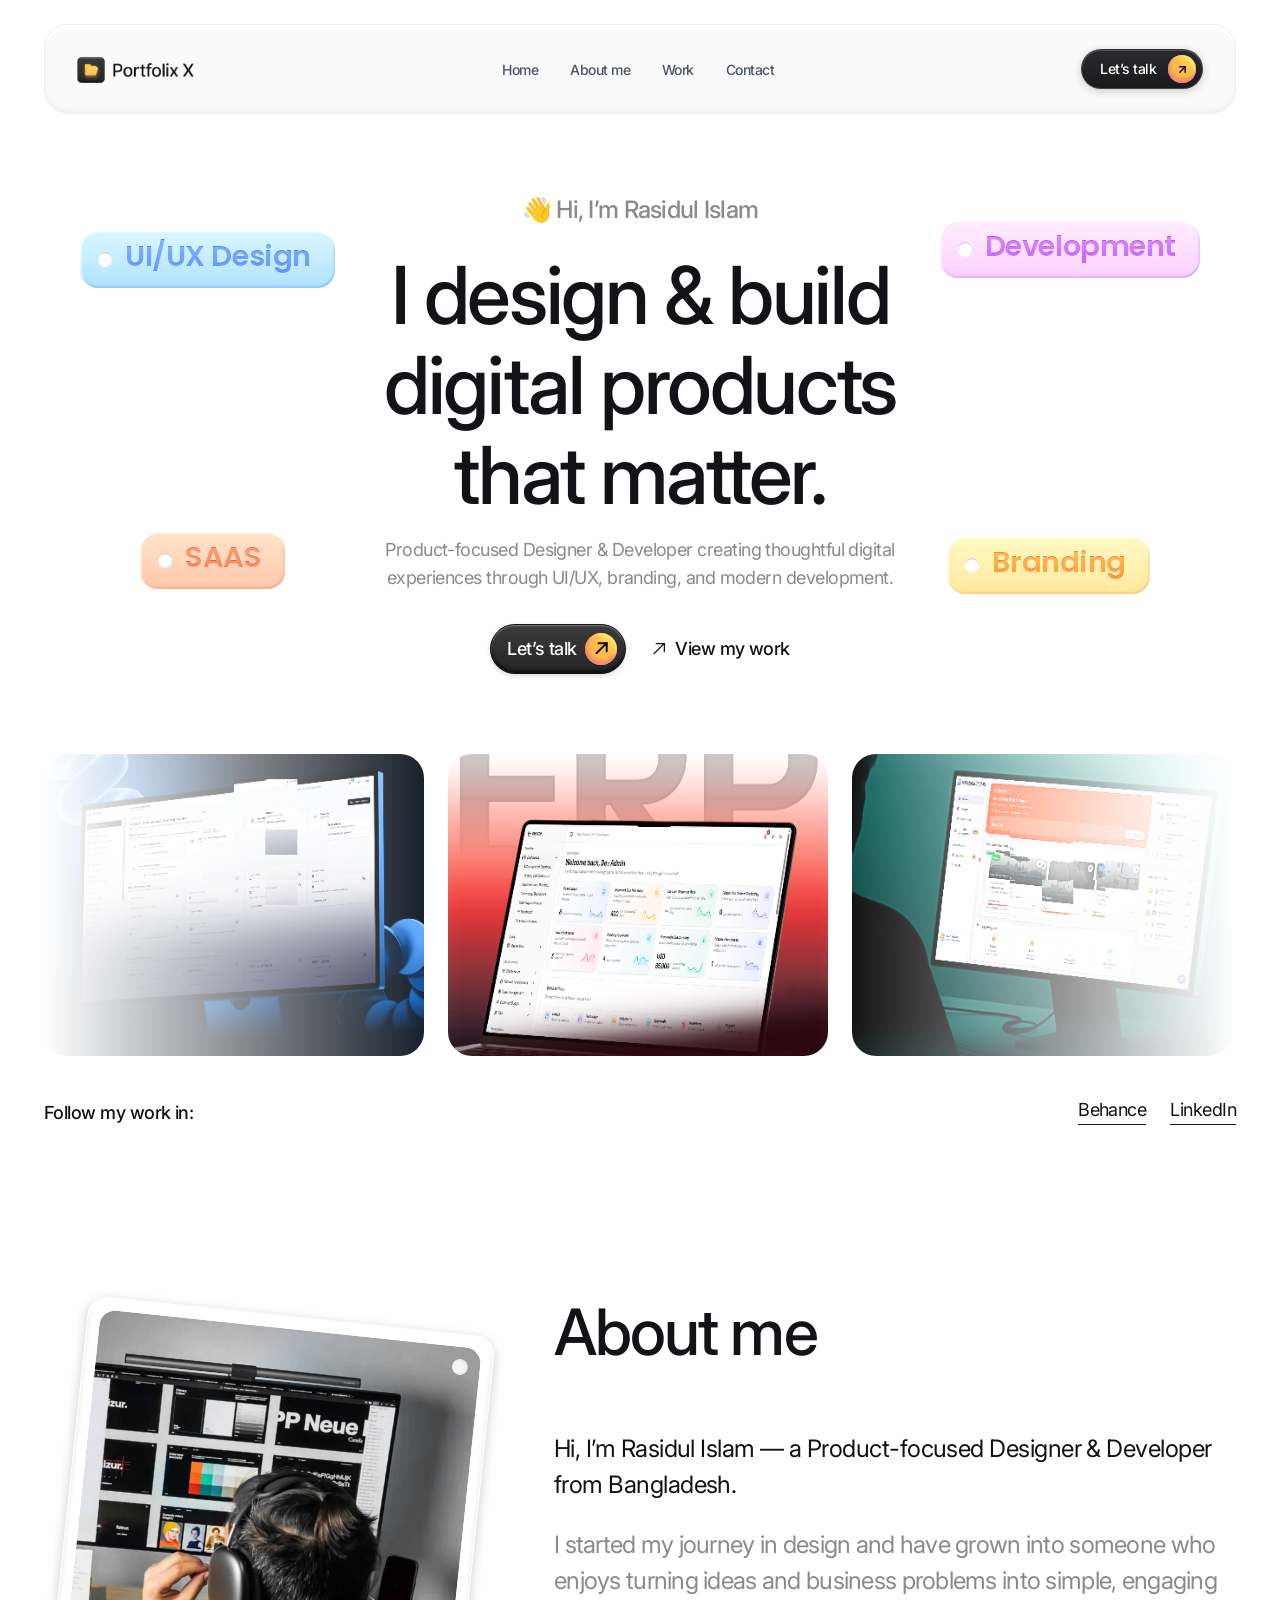
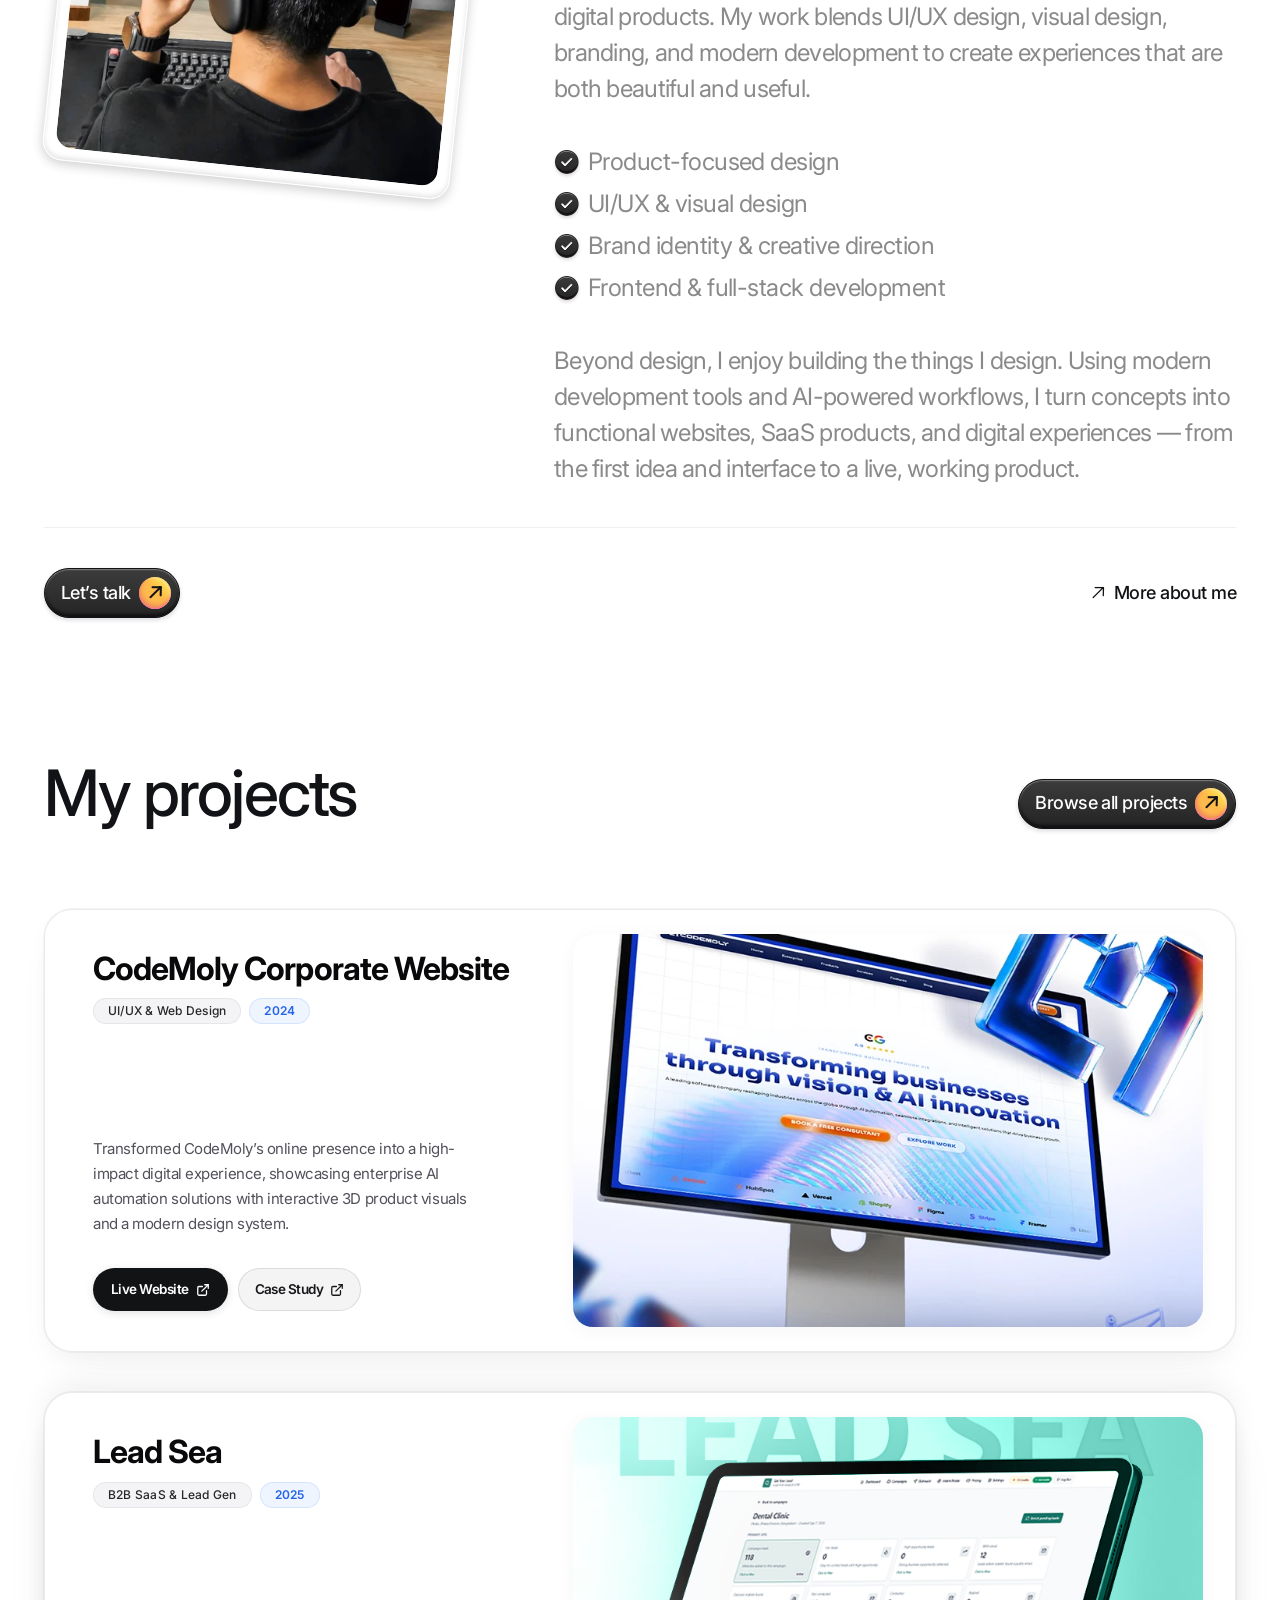
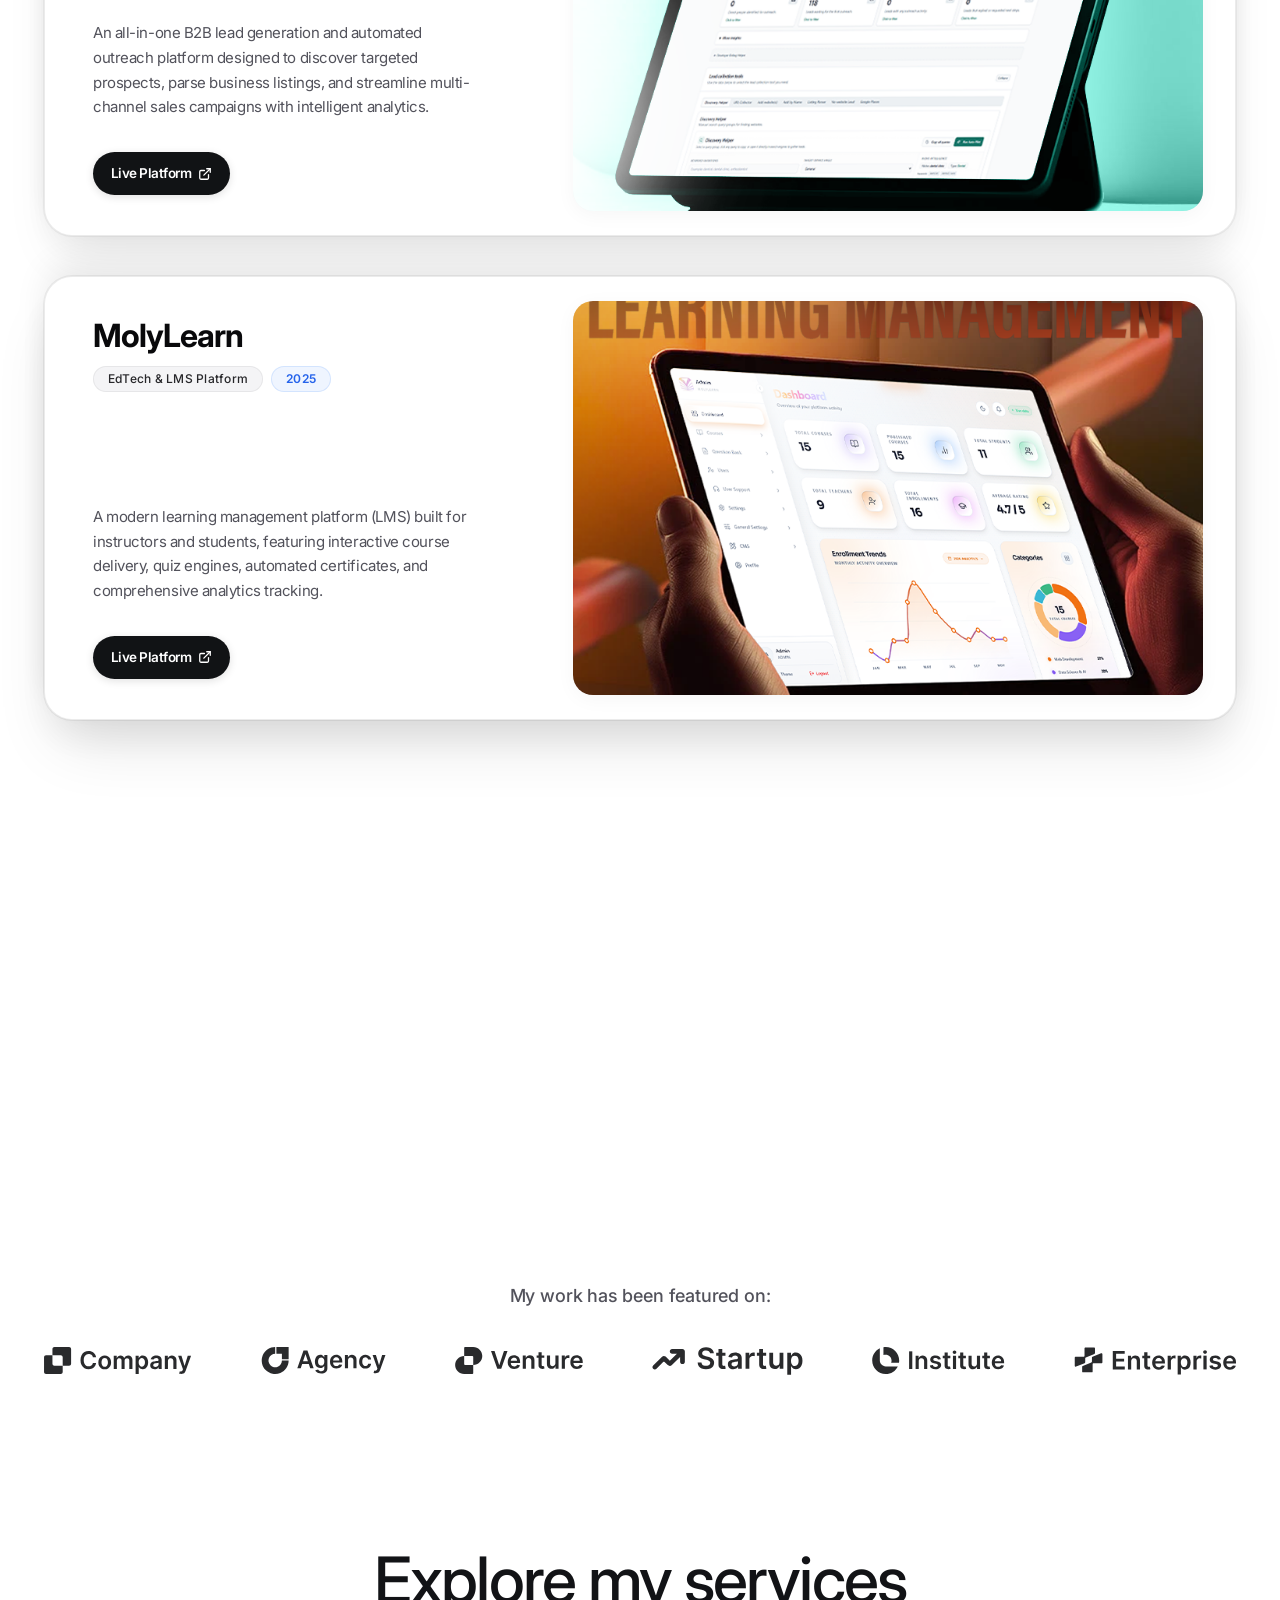
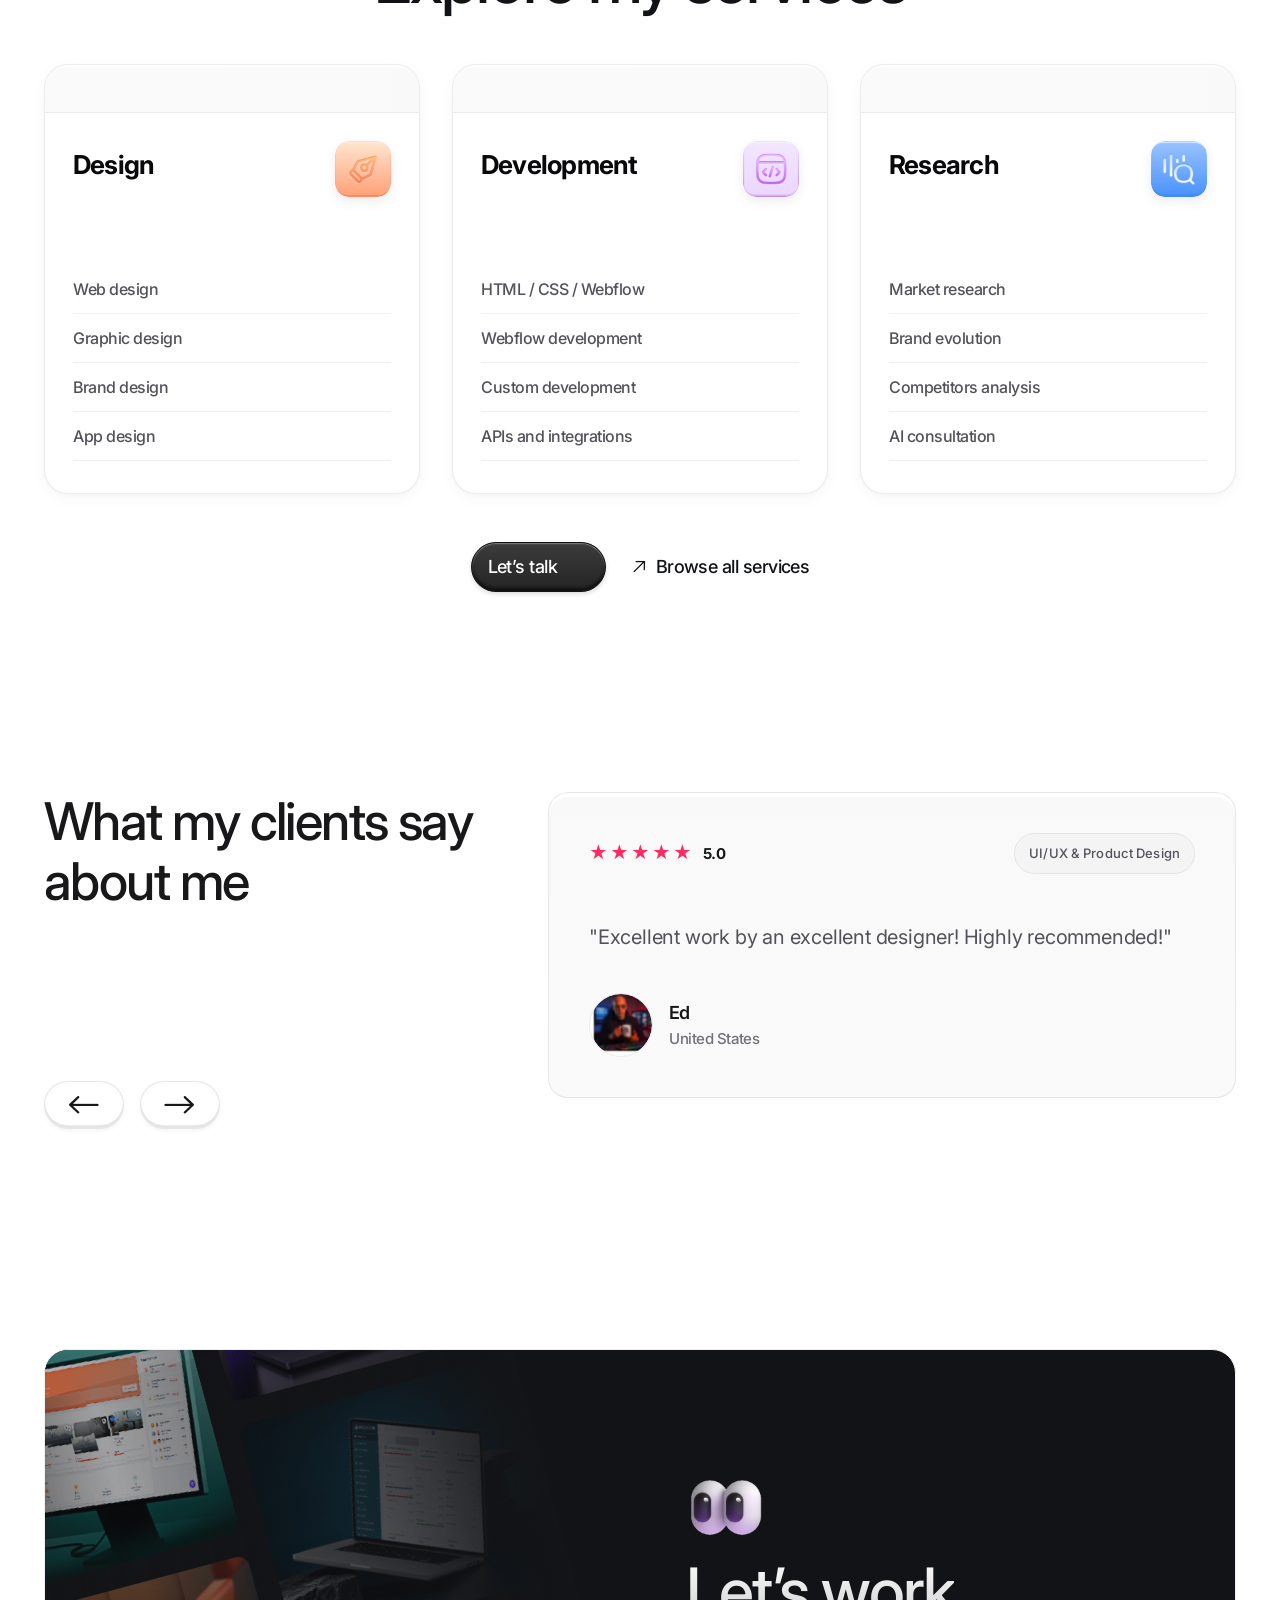
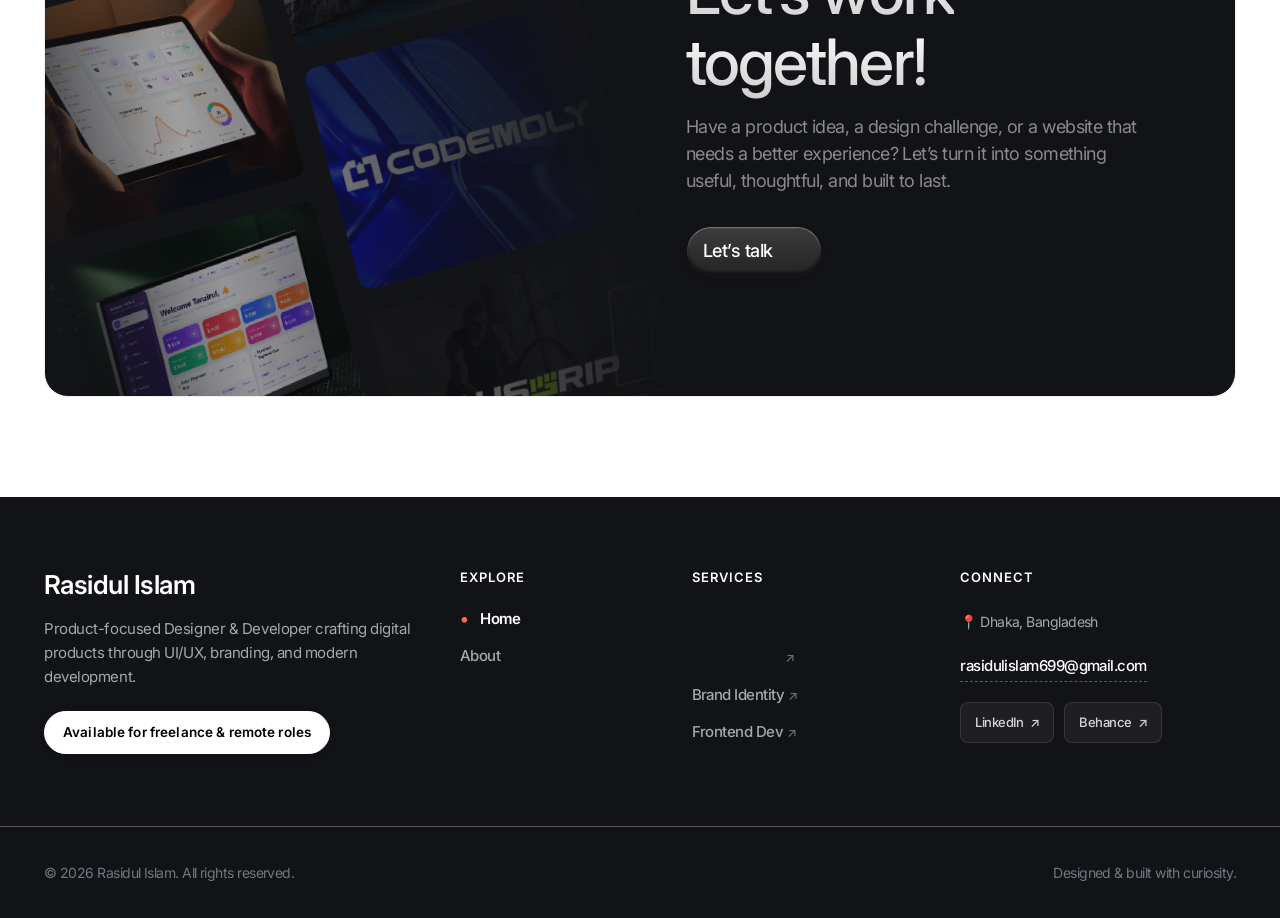
==== commit 2ff3e5ea: "Update homepage About Me section image with new photo" ====
--- a/index.html
+++ b/index.html
@@ -313,7 +313,7 @@
                 <div class="w-layout-grid grid-2-columns about-grid---v1">
                     <div id="w-node-e8b55e81-cca9-fcc6-7a1e-eed80c0ccff0-082639e3" class="image-wrapper about-image---v1">
                         <div class="card-frame rotate-6deg">
-                            <img src="assets/images/about-me.jpg" loading="eager" alt="About Me Image" class="card-frame-image alt---mbl" />
+                            <img src="assets/images/about-me.jpg" loading="eager" alt="Rasidul Islam - Product-focused Designer &amp; Developer" class="card-frame-image alt---mbl" />
                             <div class="card-frame-dot"></div>
                         </div>
                     </div>
